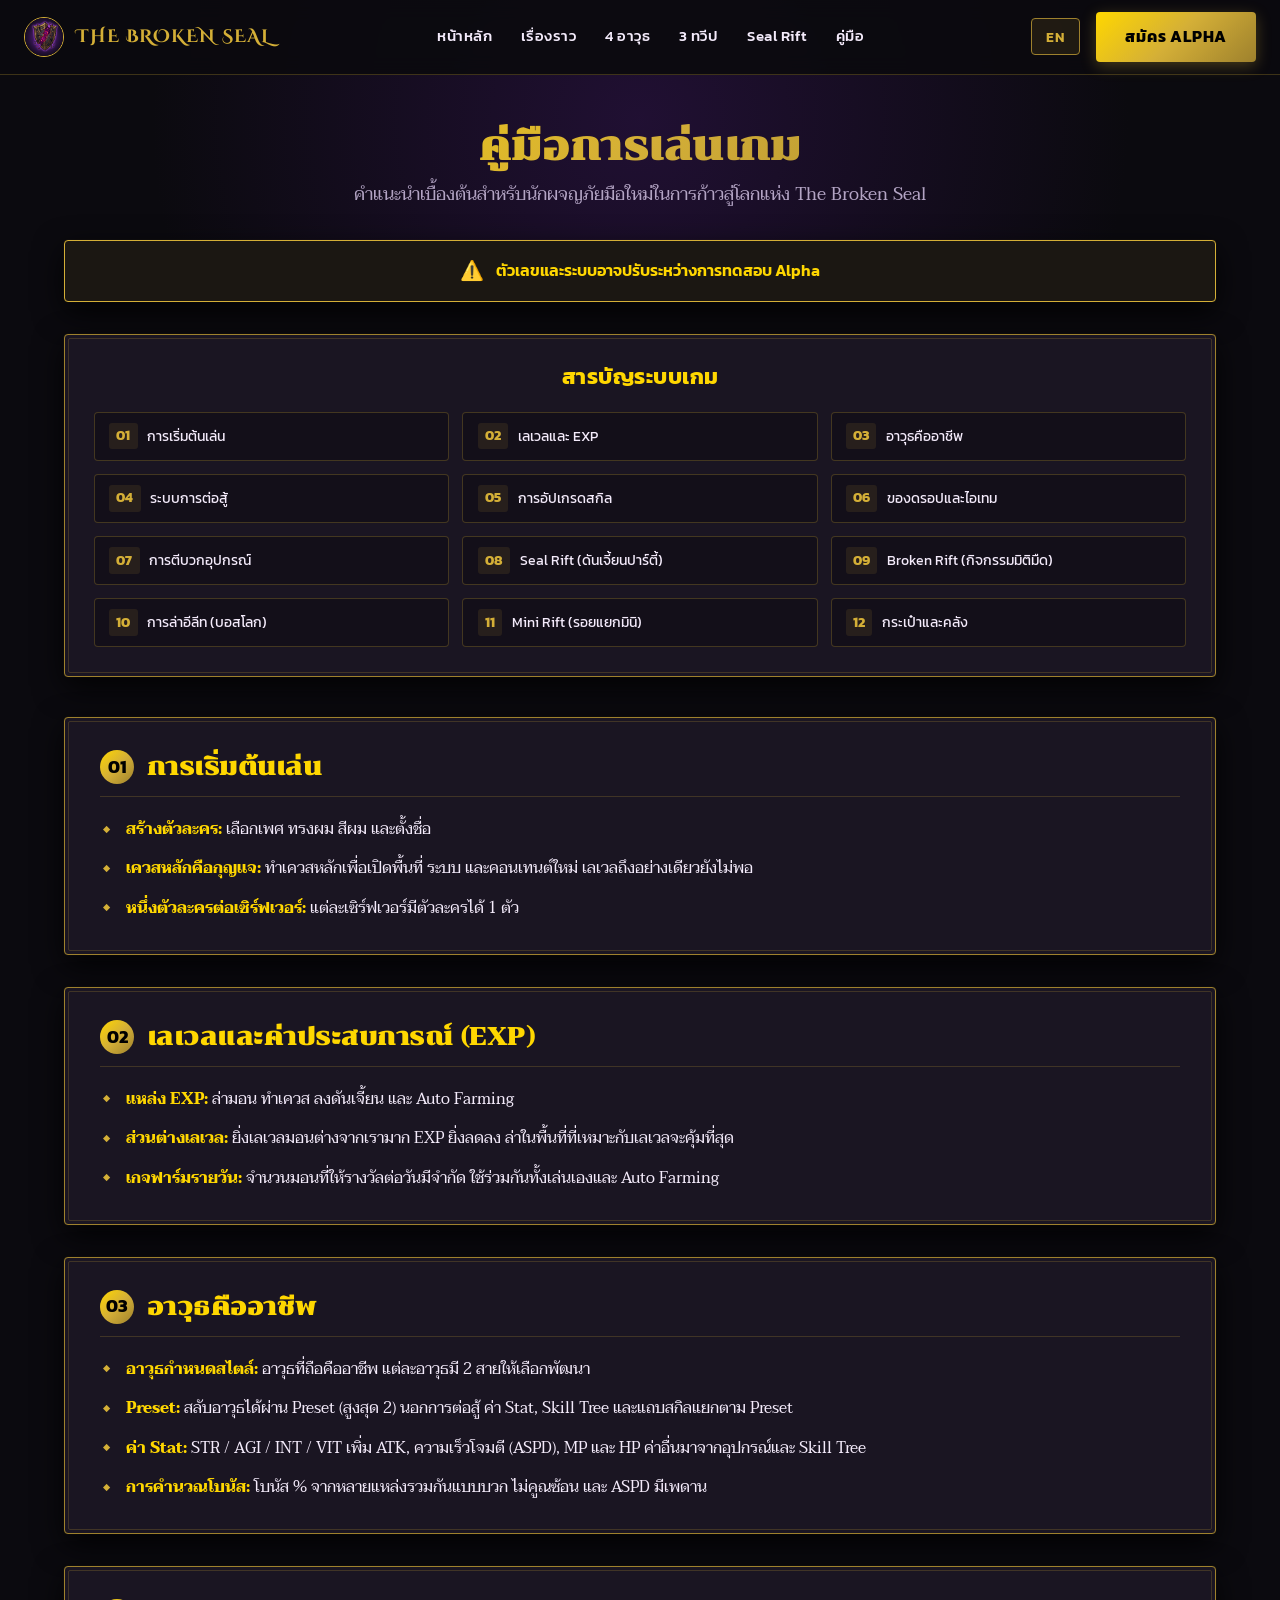
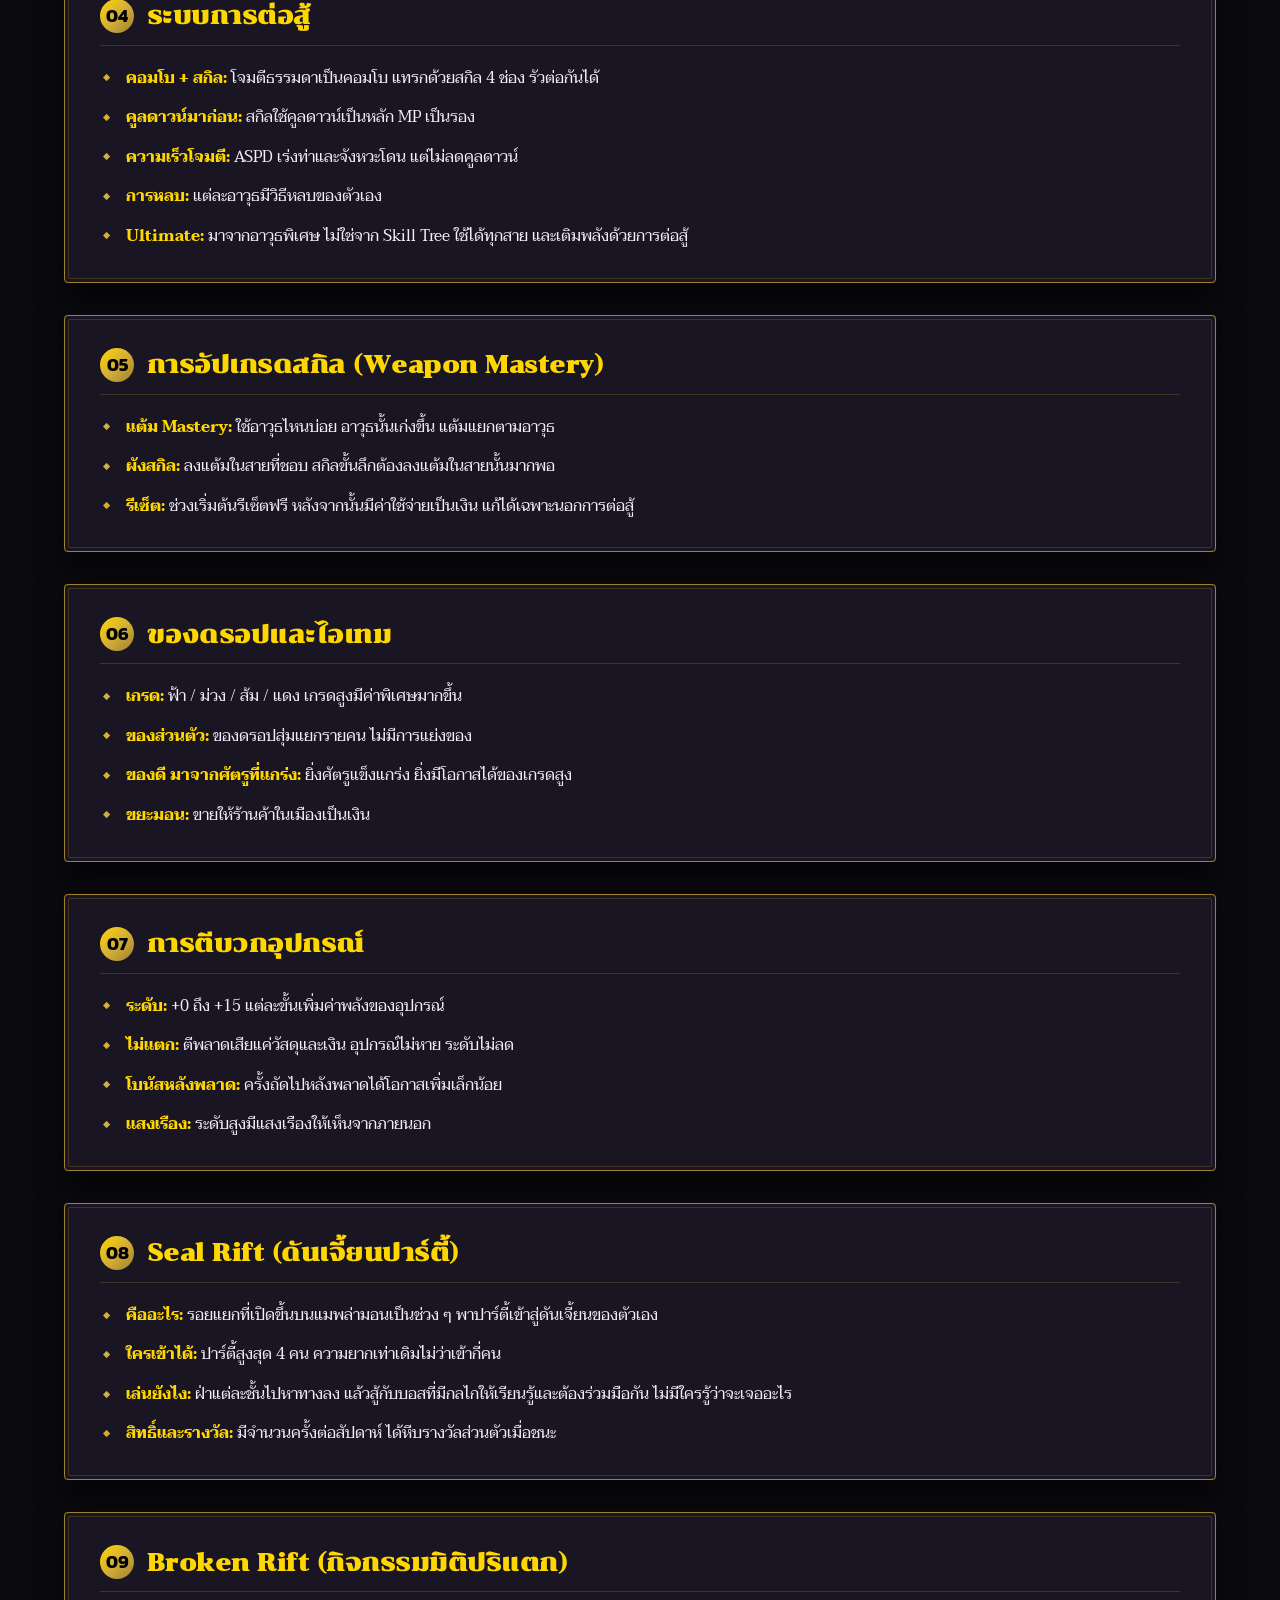
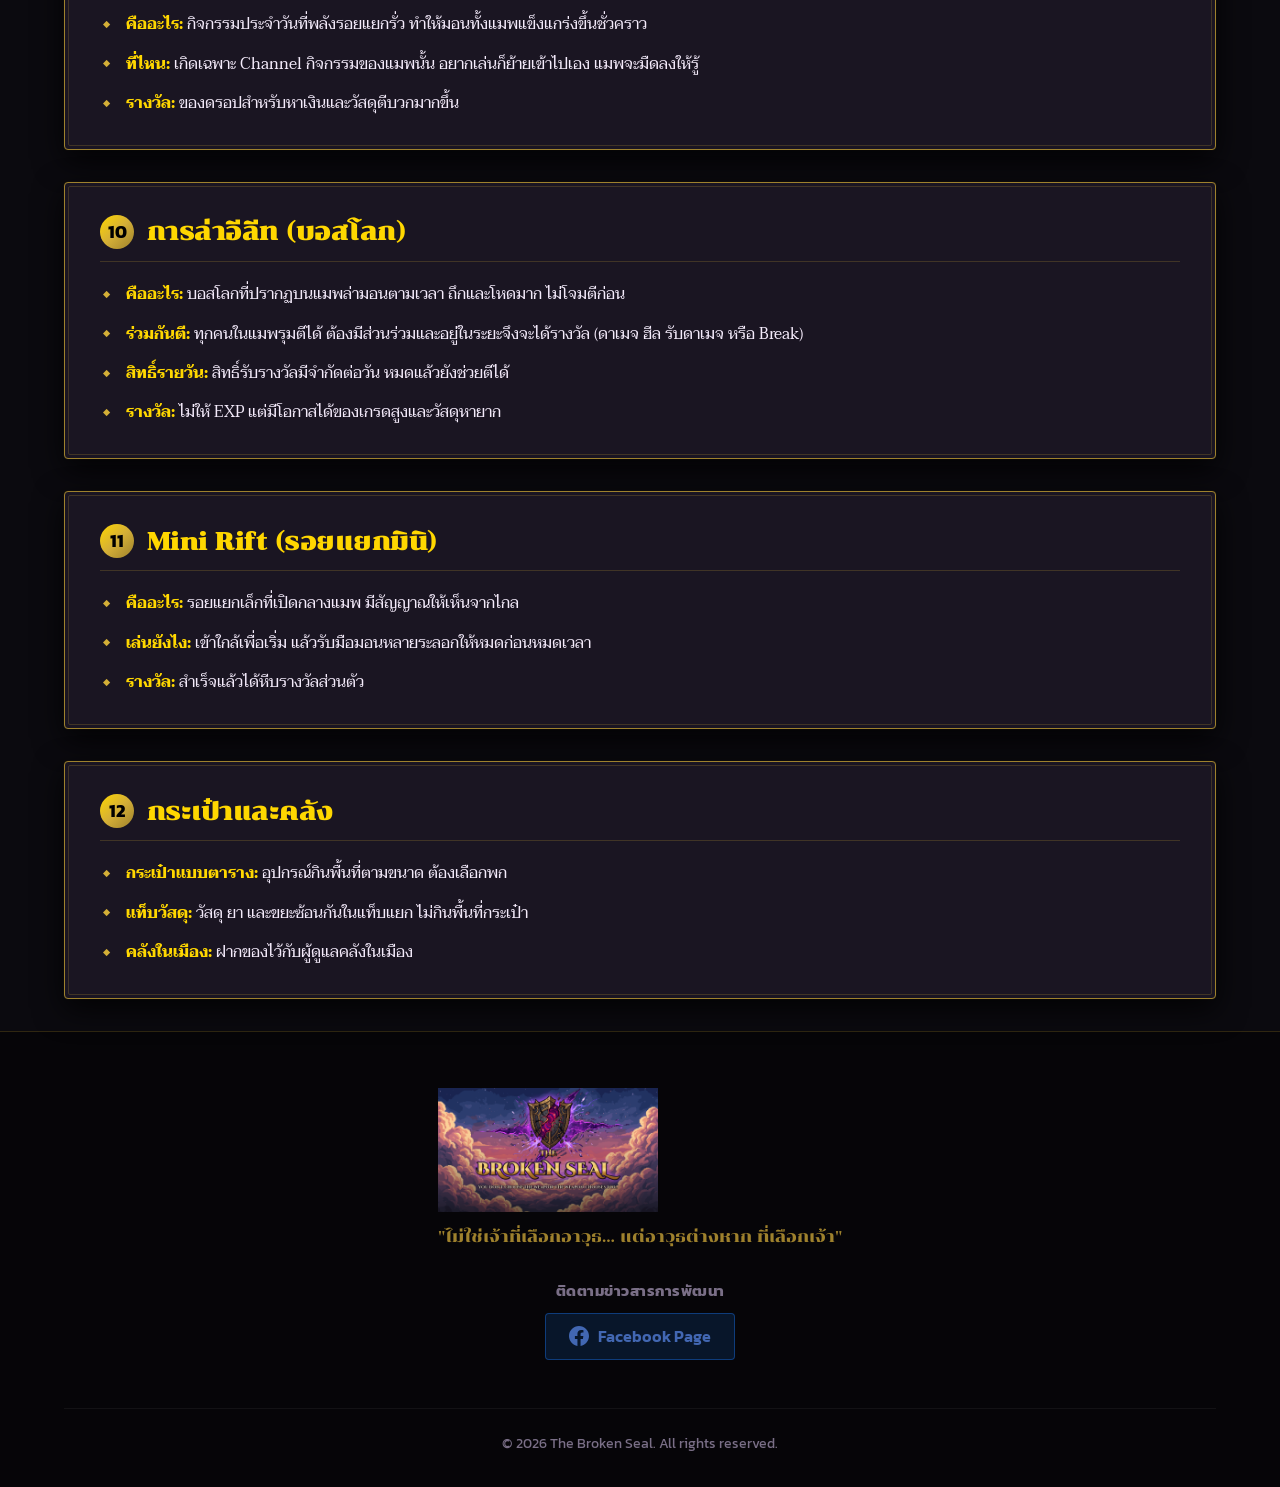
==== guide.html @ b189b12d "Guide: Ultimates work on any path" ====
<!DOCTYPE html>
<html lang="th">
<head>
    <meta charset="UTF-8">
    <meta name="viewport" content="width=device-width, initial-scale=1.0">
    <title>คู่มือการเล่น | The Broken Seal</title>
    <link rel="icon" type="image/png" href="assets/icon_1024.png">
    
    <!-- Google Fonts -->
    <link rel="preconnect" href="https://fonts.googleapis.com">
    <link rel="preconnect" href="https://fonts.gstatic.com" crossorigin>
    <link href="https://fonts.googleapis.com/css2?family=Chonburi&family=Cinzel+Decorative:wght@700;900&family=Kanit:wght@400;500;600;700&family=Taviraj:ital,wght@0,300;0,400;0,600;0,700;1,400&display=swap" rel="stylesheet">
    
    <link rel="stylesheet" href="style.css">
</head>
<body class="theme-dark lang-th">

    <!-- NAVIGATION HEADER -->
    <header class="site-header">
        <div class="header-container">
            <a href="index.html" class="brand-logo">
                <img src="assets/icon_1024.png" alt="The Broken Seal Icon" class="nav-icon">
                <span class="brand-name">THE BROKEN SEAL</span>
            </a>
            
            <nav class="main-nav" id="mainNav">
                <ul>
                    <li>
                        <a href="index.html">
                            <span class="lang-th">หน้าหลัก</span>
                            <span class="lang-en">Home</span>
                        </a>
                    </li>
                    <li>
                        <a href="index.html#overview">
                            <span class="lang-th">เรื่องราว</span>
                            <span class="lang-en">Overview</span>
                        </a>
                    </li>
                    <li>
                        <a href="index.html#weapons">
                            <span class="lang-th">4 อาวุธ</span>
                            <span class="lang-en">Weapons</span>
                        </a>
                    </li>
                    <li>
                        <a href="index.html#world">
                            <span class="lang-th">3 ทวีป</span>
                            <span class="lang-en">World</span>
                        </a>
                    </li>
                    <li>
                        <a href="index.html#seal-rift">
                            <span class="lang-th">Seal Rift</span>
                            <span class="lang-en">Seal Rift</span>
                        </a>
                    </li>
                    <li>
                        <a href="guide.html" class="active">
                            <span class="lang-th">คู่มือ</span>
                            <span class="lang-en">Guide</span>
                        </a>
                    </li>
                </ul>
            </nav>

            <div class="header-actions">
                <button id="langToggleBtn" class="btn-lang" aria-label="Switch Language">
                    <span class="lang-th">EN</span>
                    <span class="lang-en">TH</span>
                </button>
                <!-- TODO: The sign-up form URL will be added later -->
                <a href="index.html#alpha-signup" class="btn-primary nav-cta">
                    <span class="lang-th">สมัคร Alpha</span>
                    <span class="lang-en">Join Alpha</span>
                </a>
                <button class="mobile-menu-toggle" id="mobileMenuBtn" aria-label="Toggle Menu">
                    <span></span>
                    <span></span>
                    <span></span>
                </button>
            </div>
        </div>
    </header>

    <!-- GUIDE HERO BANNER -->
    <section class="guide-hero">
        <div class="container">
            <h1 class="guide-hero-title">
                <span class="lang-th">คู่มือการเล่นเกม</span>
                <span class="lang-en">Game Guide</span>
            </h1>
            <p class="guide-hero-subtitle">
                <span class="lang-th">คำแนะนำเบื้องต้นสำหรับนักผจญภัยมือใหม่ในการก้าวสู่โลกแห่ง The Broken Seal</span>
                <span class="lang-en">Essential guide for new adventurers stepping into the world of The Broken Seal</span>
            </p>
        </div>
    </section>

    <!-- TABLE OF CONTENTS & NOTICE BAR -->
    <section class="guide-toc-section">
        <div class="container">
            <!-- Alpha Notice Bar -->
            <div class="alpha-notice-bar">
                <span class="notice-icon">⚠️</span>
                <span>
                    <span class="lang-th">ตัวเลขและระบบอาจปรับระหว่างการทดสอบ Alpha</span>
                    <span class="lang-en">Numbers and systems may change during the Alpha test.</span>
                </span>
            </div>

            <!-- Table of Contents Card -->
            <div class="toc-card frame-gold">
                <h2 class="toc-title">
                    <span class="lang-th">สารบัญระบบเกม</span>
                    <span class="lang-en">Guide Contents</span>
                </h2>
                <div class="toc-grid">
                    <a href="#getting-started" class="toc-item">
                        <span class="toc-num">01</span>
                        <span><span class="lang-th">การเริ่มต้นเล่น</span><span class="lang-en">Getting Started</span></span>
                    </a>
                    <a href="#levels-exp" class="toc-item">
                        <span class="toc-num">02</span>
                        <span><span class="lang-th">เลเวลและ EXP</span><span class="lang-en">Levels & EXP</span></span>
                    </a>
                    <a href="#weapons-class" class="toc-item">
                        <span class="toc-num">03</span>
                        <span><span class="lang-th">อาวุธคืออาชีพ</span><span class="lang-en">Weapons & Classes</span></span>
                    </a>
                    <a href="#combat-system" class="toc-item">
                        <span class="toc-num">04</span>
                        <span><span class="lang-th">ระบบการต่อสู้</span><span class="lang-en">Combat System</span></span>
                    </a>
                    <a href="#skill-mastery" class="toc-item">
                        <span class="toc-num">05</span>
                        <span><span class="lang-th">การอัปเกรดสกิล</span><span class="lang-en">Skill Upgrades</span></span>
                    </a>
                    <a href="#loot-items" class="toc-item">
                        <span class="toc-num">06</span>
                        <span><span class="lang-th">ของดรอปและไอเทม</span><span class="lang-en">Loot & Items</span></span>
                    </a>
                    <a href="#refining" class="toc-item">
                        <span class="toc-num">07</span>
                        <span><span class="lang-th">การตีบวกอุปกรณ์</span><span class="lang-en">Refining System</span></span>
                    </a>
                    <a href="#seal-rift" class="toc-item">
                        <span class="toc-num">08</span>
                        <span><span class="lang-th">Seal Rift (ดันเจี้ยนปาร์ตี้)</span><span class="lang-en">Seal Rift Dungeon</span></span>
                    </a>
                    <a href="#broken-rift" class="toc-item">
                        <span class="toc-num">09</span>
                        <span><span class="lang-th">Broken Rift (กิจกรรมมิติมืด)</span><span class="lang-en">Broken Rift Event</span></span>
                    </a>
                    <a href="#elite-hunts" class="toc-item">
                        <span class="toc-num">10</span>
                        <span><span class="lang-th">การล่าอีลีท (บอสโลก)</span><span class="lang-en">Elite Hunts (World Bosses)</span></span>
                    </a>
                    <a href="#mini-rift" class="toc-item">
                        <span class="toc-num">11</span>
                        <span><span class="lang-th">Mini Rift (รอยแยกมินิ)</span><span class="lang-en">Mini Rift Event</span></span>
                    </a>
                    <a href="#bag-storage" class="toc-item">
                        <span class="toc-num">12</span>
                        <span><span class="lang-th">กระเป๋าและคลัง</span><span class="lang-en">Bag & Storage</span></span>
                    </a>
                </div>
            </div>

            <!-- GUIDE CONTENT CARDS -->
            <div class="guide-cards-container">

                <!-- Guide: how each part plays and how numbers combine; no names or internal numbers (user 2026-10-17) -->
                <article id="getting-started" class="guide-card frame-gold">
                    <div class="guide-card-header">
                        <div class="guide-card-num">01</div>
                        <h2 class="guide-card-title">
                            <span class="lang-th">การเริ่มต้นเล่น</span>
                            <span class="lang-en">Getting Started</span>
                        </h2>
                    </div>
                    <ul class="guide-bullets">
                        <li>
                            <span class="lang-th"><strong>สร้างตัวละคร:</strong> เลือกเพศ ทรงผม สีผม และตั้งชื่อ</span>
                            <span class="lang-en"><strong>Create your character:</strong> Choose a gender, hairstyle and hair colour, and a name.</span>
                        </li>
                        <li>
                            <span class="lang-th"><strong>เควสหลักคือกุญแจ:</strong> ทำเควสหลักเพื่อเปิดพื้นที่ ระบบ และคอนเทนต์ใหม่ เลเวลถึงอย่างเดียวยังไม่พอ</span>
                            <span class="lang-en"><strong>Main quests are keys:</strong> Main quests open new areas, systems and content. Reaching the level alone is not enough.</span>
                        </li>
                        <li>
                            <span class="lang-th"><strong>หนึ่งตัวละครต่อเซิร์ฟเวอร์:</strong> แต่ละเซิร์ฟเวอร์มีตัวละครได้ 1 ตัว</span>
                            <span class="lang-en"><strong>One character per server:</strong> Each server holds one character.</span>
                        </li>
                    </ul>
                </article>

                <article id="levels-exp" class="guide-card frame-gold">
                    <div class="guide-card-header">
                        <div class="guide-card-num">02</div>
                        <h2 class="guide-card-title">
                            <span class="lang-th">เลเวลและค่าประสบการณ์ (EXP)</span>
                            <span class="lang-en">Levels & Experience (EXP)</span>
                        </h2>
                    </div>
                    <ul class="guide-bullets">
                        <li>
                            <span class="lang-th"><strong>แหล่ง EXP:</strong> ล่ามอน ทำเควส ลงดันเจี้ยน และ Auto Farming</span>
                            <span class="lang-en"><strong>EXP sources:</strong> Hunting, quests, dungeons and Auto Farming.</span>
                        </li>
                        <li>
                            <span class="lang-th"><strong>ส่วนต่างเลเวล:</strong> ยิ่งเลเวลมอนต่างจากเรามาก EXP ยิ่งลดลง ล่าในพื้นที่ที่เหมาะกับเลเวลจะคุ้มที่สุด</span>
                            <span class="lang-en"><strong>Level gap:</strong> The further a monster's level is from yours, the less EXP it gives. Hunting where you belong pays best.</span>
                        </li>
                        <li>
                            <span class="lang-th"><strong>เกจฟาร์มรายวัน:</strong> จำนวนมอนที่ให้รางวัลต่อวันมีจำกัด ใช้ร่วมกันทั้งเล่นเองและ Auto Farming</span>
                            <span class="lang-en"><strong>Daily farm gauge:</strong> Rewarded kills per day are limited, shared between your own play and Auto Farming.</span>
                        </li>
                    </ul>
                </article>

                <article id="weapons-class" class="guide-card frame-gold">
                    <div class="guide-card-header">
                        <div class="guide-card-num">03</div>
                        <h2 class="guide-card-title">
                            <span class="lang-th">อาวุธคืออาชีพ</span>
                            <span class="lang-en">Weapons are Your Class</span>
                        </h2>
                    </div>
                    <ul class="guide-bullets">
                        <li>
                            <span class="lang-th"><strong>อาวุธกำหนดสไตล์:</strong> อาวุธที่ถือคืออาชีพ แต่ละอาวุธมี 2 สายให้เลือกพัฒนา</span>
                            <span class="lang-en"><strong>Your weapon is your class:</strong> The weapon you hold is your class; each one has two paths to grow.</span>
                        </li>
                        <li>
                            <span class="lang-th"><strong>Preset:</strong> สลับอาวุธได้ผ่าน Preset (สูงสุด 2) นอกการต่อสู้ ค่า Stat, Skill Tree และแถบสกิลแยกตาม Preset</span>
                            <span class="lang-en"><strong>Presets:</strong> Switch weapons through presets (up to 2) out of combat; stats, tree and skill bar are kept per preset.</span>
                        </li>
                        <li>
                            <span class="lang-th"><strong>ค่า Stat:</strong> STR / AGI / INT / VIT เพิ่ม ATK, ความเร็วโจมตี (ASPD), MP และ HP ค่าอื่นมาจากอุปกรณ์และ Skill Tree</span>
                            <span class="lang-en"><strong>Stats:</strong> STR / AGI / INT / VIT raise ATK, attack speed (ASPD), MP and HP; everything else comes from gear and the skill tree.</span>
                        </li>
                        <li>
                            <span class="lang-th"><strong>การคำนวณโบนัส:</strong> โบนัส % จากหลายแหล่งรวมกันแบบบวก ไม่คูณซ้อน และ ASPD มีเพดาน</span>
                            <span class="lang-en"><strong>How bonuses add up:</strong> Percentage bonuses from different sources add together rather than multiply, and ASPD has a cap.</span>
                        </li>
                    </ul>
                </article>

                <article id="combat-system" class="guide-card frame-gold">
                    <div class="guide-card-header">
                        <div class="guide-card-num">04</div>
                        <h2 class="guide-card-title">
                            <span class="lang-th">ระบบการต่อสู้</span>
                            <span class="lang-en">Combat System</span>
                        </h2>
                    </div>
                    <ul class="guide-bullets">
                        <li>
                            <span class="lang-th"><strong>คอมโบ + สกิล:</strong> โจมตีธรรมดาเป็นคอมโบ แทรกด้วยสกิล 4 ช่อง รัวต่อกันได้</span>
                            <span class="lang-en"><strong>Combo and skills:</strong> Basic attacks chain into a combo; weave your four skills in between.</span>
                        </li>
                        <li>
                            <span class="lang-th"><strong>คูลดาวน์มาก่อน:</strong> สกิลใช้คูลดาวน์เป็นหลัก MP เป็นรอง</span>
                            <span class="lang-en"><strong>Cooldowns first:</strong> Skills are limited mainly by cooldowns, MP second.</span>
                        </li>
                        <li>
                            <span class="lang-th"><strong>ความเร็วโจมตี:</strong> ASPD เร่งท่าและจังหวะโดน แต่ไม่ลดคูลดาวน์</span>
                            <span class="lang-en"><strong>Attack speed:</strong> ASPD speeds up moves and hits, not cooldowns.</span>
                        </li>
                        <li>
                            <span class="lang-th"><strong>การหลบ:</strong> แต่ละอาวุธมีวิธีหลบของตัวเอง</span>
                            <span class="lang-en"><strong>Evade:</strong> Each weapon has its own way to evade.</span>
                        </li>
                        <li>
                            <span class="lang-th"><strong>Ultimate:</strong> มาจากอาวุธพิเศษ ไม่ใช่จาก Skill Tree ใช้ได้ทุกสาย และเติมพลังด้วยการต่อสู้</span>
                            <span class="lang-en"><strong>Ultimate:</strong> Comes from special weapons, not the tree; any path can use it, charged by fighting.</span>
                        </li>
                    </ul>
                </article>

                <article id="skill-mastery" class="guide-card frame-gold">
                    <div class="guide-card-header">
                        <div class="guide-card-num">05</div>
                        <h2 class="guide-card-title">
                            <span class="lang-th">การอัปเกรดสกิล (Weapon Mastery)</span>
                            <span class="lang-en">Skill Upgrades (Weapon Mastery)</span>
                        </h2>
                    </div>
                    <ul class="guide-bullets">
                        <li>
                            <span class="lang-th"><strong>แต้ม Mastery:</strong> ใช้อาวุธไหนบ่อย อาวุธนั้นเก่งขึ้น แต้มแยกตามอาวุธ</span>
                            <span class="lang-en"><strong>Mastery points:</strong> The weapon you use grows; points are kept per weapon.</span>
                        </li>
                        <li>
                            <span class="lang-th"><strong>ผังสกิล:</strong> ลงแต้มในสายที่ชอบ สกิลขั้นลึกต้องลงแต้มในสายนั้นมากพอ</span>
                            <span class="lang-en"><strong>The tree:</strong> Spend points in the path you like; deeper skills need enough points in that path.</span>
                        </li>
                        <li>
                            <span class="lang-th"><strong>รีเซ็ต:</strong> ช่วงเริ่มต้นรีเซ็ตฟรี หลังจากนั้นมีค่าใช้จ่ายเป็นเงิน แก้ได้เฉพาะนอกการต่อสู้</span>
                            <span class="lang-en"><strong>Resets:</strong> Free while you learn, then paid in gold; changes only out of combat.</span>
                        </li>
                    </ul>
                </article>

                <article id="loot-items" class="guide-card frame-gold">
                    <div class="guide-card-header">
                        <div class="guide-card-num">06</div>
                        <h2 class="guide-card-title">
                            <span class="lang-th">ของดรอปและไอเทม</span>
                            <span class="lang-en">Loot & Items</span>
                        </h2>
                    </div>
                    <ul class="guide-bullets">
                        <li>
                            <span class="lang-th"><strong>เกรด:</strong> ฟ้า / ม่วง / ส้ม / แดง เกรดสูงมีค่าพิเศษมากขึ้น</span>
                            <span class="lang-en"><strong>Grades:</strong> Blue / Purple / Orange / Red; higher grades carry more bonus lines.</span>
                        </li>
                        <li>
                            <span class="lang-th"><strong>ของส่วนตัว:</strong> ของดรอปสุ่มแยกรายคน ไม่มีการแย่งของ</span>
                            <span class="lang-en"><strong>Personal loot:</strong> Loot is rolled for each player; nobody can steal yours.</span>
                        </li>
                        <li>
                            <span class="lang-th"><strong>ของดี มาจากศัตรูที่แกร่ง:</strong> ยิ่งศัตรูแข็งแกร่ง ยิ่งมีโอกาสได้ของเกรดสูง</span>
                            <span class="lang-en"><strong>Stronger foes, better loot:</strong> Tougher enemies have better chances at high grades.</span>
                        </li>
                        <li>
                            <span class="lang-th"><strong>ขยะมอน:</strong> ขายให้ร้านค้าในเมืองเป็นเงิน</span>
                            <span class="lang-en"><strong>Monster junk:</strong> Sell it to town merchants for gold.</span>
                        </li>
                    </ul>
                </article>

                <article id="refining" class="guide-card frame-gold">
                    <div class="guide-card-header">
                        <div class="guide-card-num">07</div>
                        <h2 class="guide-card-title">
                            <span class="lang-th">การตีบวกอุปกรณ์</span>
                            <span class="lang-en">Refining</span>
                        </h2>
                    </div>
                    <ul class="guide-bullets">
                        <li>
                            <span class="lang-th"><strong>ระดับ:</strong> +0 ถึง +15 แต่ละขั้นเพิ่มค่าพลังของอุปกรณ์</span>
                            <span class="lang-en"><strong>Levels:</strong> +0 to +15; each level raises the item's power.</span>
                        </li>
                        <li>
                            <span class="lang-th"><strong>ไม่แตก:</strong> ตีพลาดเสียแค่วัสดุและเงิน อุปกรณ์ไม่หาย ระดับไม่ลด</span>
                            <span class="lang-en"><strong>Never breaks:</strong> A failure costs materials and gold only; the item and its level stay.</span>
                        </li>
                        <li>
                            <span class="lang-th"><strong>โบนัสหลังพลาด:</strong> ครั้งถัดไปหลังพลาดได้โอกาสเพิ่มเล็กน้อย</span>
                            <span class="lang-en"><strong>After a failure:</strong> The next attempt gets a small extra chance.</span>
                        </li>
                        <li>
                            <span class="lang-th"><strong>แสงเรือง:</strong> ระดับสูงมีแสงเรืองให้เห็นจากภายนอก</span>
                            <span class="lang-en"><strong>Glow:</strong> High levels glow for everyone to see.</span>
                        </li>
                    </ul>
                </article>

                <article id="seal-rift" class="guide-card frame-gold">
                    <div class="guide-card-header">
                        <div class="guide-card-num">08</div>
                        <h2 class="guide-card-title">
                            <span class="lang-th">Seal Rift (ดันเจี้ยนปาร์ตี้)</span>
                            <span class="lang-en">Seal Rift (Party Dungeon)</span>
                        </h2>
                    </div>
                    <ul class="guide-bullets">
                        <li>
                            <span class="lang-th"><strong>คืออะไร:</strong> รอยแยกที่เปิดขึ้นบนแมพล่ามอนเป็นช่วง ๆ พาปาร์ตี้เข้าสู่ดันเจี้ยนของตัวเอง</span>
                            <span class="lang-en"><strong>What it is:</strong> A rift that opens on hunting maps from time to time and takes your party into its own dungeon.</span>
                        </li>
                        <li>
                            <span class="lang-th"><strong>ใครเข้าได้:</strong> ปาร์ตี้สูงสุด 4 คน ความยากเท่าเดิมไม่ว่าเข้ากี่คน</span>
                            <span class="lang-en"><strong>Who:</strong> Up to 4 players; the difficulty is the same however many enter.</span>
                        </li>
                        <li>
                            <span class="lang-th"><strong>เล่นยังไง:</strong> ฝ่าแต่ละชั้นไปหาทางลง แล้วสู้กับบอสที่มีกลไกให้เรียนรู้และต้องร่วมมือกัน ไม่มีใครรู้ว่าจะเจออะไร</span>
                            <span class="lang-en"><strong>How it plays:</strong> Push through each floor to find the way down, then face a boss whose mechanics must be learned together. You never know what waits inside.</span>
                        </li>
                        <li>
                            <span class="lang-th"><strong>สิทธิ์และรางวัล:</strong> มีจำนวนครั้งต่อสัปดาห์ ได้หีบรางวัลส่วนตัวเมื่อชนะ</span>
                            <span class="lang-en"><strong>Entries and rewards:</strong> Limited entries per week; a personal reward chest on victory.</span>
                        </li>
                    </ul>
                </article>

                <article id="broken-rift" class="guide-card frame-gold">
                    <div class="guide-card-header">
                        <div class="guide-card-num">09</div>
                        <h2 class="guide-card-title">
                            <span class="lang-th">Broken Rift (กิจกรรมมิติปริแตก)</span>
                            <span class="lang-en">Broken Rift Event</span>
                        </h2>
                    </div>
                    <ul class="guide-bullets">
                        <li>
                            <span class="lang-th"><strong>คืออะไร:</strong> กิจกรรมประจำวันที่พลังรอยแยกรั่ว ทำให้มอนทั้งแมพแข็งแกร่งขึ้นชั่วคราว</span>
                            <span class="lang-en"><strong>What it is:</strong> A daily event where rift power leaks and makes a whole map's monsters stronger for a while.</span>
                        </li>
                        <li>
                            <span class="lang-th"><strong>ที่ไหน:</strong> เกิดเฉพาะ Channel กิจกรรมของแมพนั้น อยากเล่นก็ย้ายเข้าไปเอง แมพจะมืดลงให้รู้</span>
                            <span class="lang-en"><strong>Where:</strong> Only on that map's event channel: move in if you want to join. The map darkens so you can tell.</span>
                        </li>
                        <li>
                            <span class="lang-th"><strong>รางวัล:</strong> ของดรอปสำหรับหาเงินและวัสดุตีบวกมากขึ้น</span>
                            <span class="lang-en"><strong>Rewards:</strong> More drops for gold and refining materials.</span>
                        </li>
                    </ul>
                </article>

                <article id="elite-hunts" class="guide-card frame-gold">
                    <div class="guide-card-header">
                        <div class="guide-card-num">10</div>
                        <h2 class="guide-card-title">
                            <span class="lang-th">การล่าอีลีท (บอสโลก)</span>
                            <span class="lang-en">Elite Hunts (World Bosses)</span>
                        </h2>
                    </div>
                    <ul class="guide-bullets">
                        <li>
                            <span class="lang-th"><strong>คืออะไร:</strong> บอสโลกที่ปรากฏบนแมพล่ามอนตามเวลา ถึกและโหดมาก ไม่โจมตีก่อน</span>
                            <span class="lang-en"><strong>What it is:</strong> World bosses that appear on hunting maps over time: very tough, and they never strike first.</span>
                        </li>
                        <li>
                            <span class="lang-th"><strong>ร่วมกันตี:</strong> ทุกคนในแมพรุมตีได้ ต้องมีส่วนร่วมและอยู่ในระยะจึงจะได้รางวัล (ดาเมจ ฮีล รับดาเมจ หรือ Break)</span>
                            <span class="lang-en"><strong>Fight together:</strong> Anyone on the map can join; take part (damage, healing, tanking or Break) and stay close to earn a reward.</span>
                        </li>
                        <li>
                            <span class="lang-th"><strong>สิทธิ์รายวัน:</strong> สิทธิ์รับรางวัลมีจำกัดต่อวัน หมดแล้วยังช่วยตีได้</span>
                            <span class="lang-en"><strong>Daily rights:</strong> Reward rights are limited per day; you can still help after they run out.</span>
                        </li>
                        <li>
                            <span class="lang-th"><strong>รางวัล:</strong> ไม่ให้ EXP แต่มีโอกาสได้ของเกรดสูงและวัสดุหายาก</span>
                            <span class="lang-en"><strong>Rewards:</strong> No EXP, but chances at high-grade gear and rare materials.</span>
                        </li>
                    </ul>
                </article>

                <article id="mini-rift" class="guide-card frame-gold">
                    <div class="guide-card-header">
                        <div class="guide-card-num">11</div>
                        <h2 class="guide-card-title">
                            <span class="lang-th">Mini Rift (รอยแยกมินิ)</span>
                            <span class="lang-en">Mini Rift</span>
                        </h2>
                    </div>
                    <ul class="guide-bullets">
                        <li>
                            <span class="lang-th"><strong>คืออะไร:</strong> รอยแยกเล็กที่เปิดกลางแมพ มีสัญญาณให้เห็นจากไกล</span>
                            <span class="lang-en"><strong>What it is:</strong> A small rift that opens on the map, visible from afar.</span>
                        </li>
                        <li>
                            <span class="lang-th"><strong>เล่นยังไง:</strong> เข้าใกล้เพื่อเริ่ม แล้วรับมือมอนหลายระลอกให้หมดก่อนหมดเวลา</span>
                            <span class="lang-en"><strong>How it plays:</strong> Walk close to start it, then clear the waves before time runs out.</span>
                        </li>
                        <li>
                            <span class="lang-th"><strong>รางวัล:</strong> สำเร็จแล้วได้หีบรางวัลส่วนตัว</span>
                            <span class="lang-en"><strong>Rewards:</strong> Succeed for a personal reward chest.</span>
                        </li>
                    </ul>
                </article>

                <article id="bag-storage" class="guide-card frame-gold">
                    <div class="guide-card-header">
                        <div class="guide-card-num">12</div>
                        <h2 class="guide-card-title">
                            <span class="lang-th">กระเป๋าและคลัง</span>
                            <span class="lang-en">Bag & Storage</span>
                        </h2>
                    </div>
                    <ul class="guide-bullets">
                        <li>
                            <span class="lang-th"><strong>กระเป๋าแบบตาราง:</strong> อุปกรณ์กินพื้นที่ตามขนาด ต้องเลือกพก</span>
                            <span class="lang-en"><strong>Grid bag:</strong> Gear takes space by its size: choose what to carry.</span>
                        </li>
                        <li>
                            <span class="lang-th"><strong>แท็บวัสดุ:</strong> วัสดุ ยา และขยะซ้อนกันในแท็บแยก ไม่กินพื้นที่กระเป๋า</span>
                            <span class="lang-en"><strong>Materials tab:</strong> Materials, potions and junk stack in their own tab, outside the grid.</span>
                        </li>
                        <li>
                            <span class="lang-th"><strong>คลังในเมือง:</strong> ฝากของไว้กับผู้ดูแลคลังในเมือง</span>
                            <span class="lang-en"><strong>Town storage:</strong> Leave items with the town's storekeeper.</span>
                        </li>
                    </ul>
                </article>


            </div>
        </div>
    </section>

    <!-- FOOTER -->
    <footer class="site-footer">
        <div class="container footer-container">
            <div class="footer-brand">
                <img src="assets/logo_cinzel.png" alt="The Broken Seal Logo" class="footer-logo">
                <p class="footer-tagline">
                    <span class="lang-th">"ไม่ใช่เจ้าที่เลือกอาวุธ… แต่อาวุธต่างหาก ที่เลือกเจ้า"</span>
                    <span class="lang-en">"You don't choose the weapon. The weapon chooses you."</span>
                </p>
            </div>

            <div class="footer-social">
                <h4>
                    <span class="lang-th">ติดตามข่าวสารการพัฒนา</span>
                    <span class="lang-en">Follow Development</span>
                </h4>
                <div class="social-links">
                    <a href="#" target="_blank" rel="noopener noreferrer" class="social-btn facebook">
                        <svg width="20" height="20" viewBox="0 0 24 24" fill="currentColor">
                            <path d="M24 12.073c0-6.627-5.373-12-12-12s-12 5.373-12 12c0 5.99 4.388 10.954 10.125 11.854v-8.385H7.078v-3.47h3.047V9.43c0-3.007 1.792-4.669 4.533-4.669 1.312 0 2.686.235 2.686.235v2.953H15.83c-1.491 0-1.956.925-1.956 1.874v2.25h3.328l-.532 3.47h-2.796v8.385C19.612 23.027 24 18.062 24 12.073z"/>
                        </svg>
                        <span>Facebook Page</span>
                    </a>
                </div>
            </div>
            
            <div class="footer-bottom">
                <p>&copy; 2026 The Broken Seal. All rights reserved.</p>
            </div>
        </div>
    </footer>

    <script src="main.js"></script>
</body>
</html>
---- style.css ----
/* ==========================================================================
   THE BROKEN SEAL - OFFICIAL WEBSITE STYLESHEET
   Dark Fantasy RPG Aesthetic with Gold/Black UI Frames & Rift Glow Accents
   ========================================================================== */

/* --- CSS VARIABLES & THEME --- */
:root {
    /* Color Palette */
    --bg-dark: #0B0A0F;
    --bg-surface: #120E18;
    --bg-card: #1A1522;
    --bg-card-alt: #16111D;
    
    /* Gold Accents */
    --gold-primary: #D4AF37;
    --gold-bright: #FFD700;
    --gold-muted: #9E812D;
    --gold-dark: #4A3C13;
    --gold-gradient: linear-gradient(135deg, #FFD700 0%, #D4AF37 50%, #9E812D 100%);
    
    /* Rift Violet / Magenta Glow Accents */
    --rift-primary: #9B30FF;
    --rift-glow: #BA55D3;
    --rift-magenta: #D81B60;
    --rift-gradient: linear-gradient(135deg, #7B1FA2 0%, #9B30FF 50%, #D81B60 100%);
    
    /* Text Colors */
    --text-light: #F4EBFB;
    --text-muted: #B3A4C4;
    --text-dim: #7A6F87;
    
    /* Typography */
    --font-heading: 'Chonburi', cursive, serif;
    --font-body: 'Taviraj', serif;
    --font-ui: 'Kanit', sans-serif;
    --font-title: 'Cinzel Decorative', serif;

    /* Shadows & Effects */
    --shadow-card: 0 10px 30px rgba(0, 0, 0, 0.8), 0 0 1px rgba(212, 175, 55, 0.3);
    --glow-gold: 0 0 20px rgba(212, 175, 55, 0.4);
    --glow-rift: 0 0 25px rgba(155, 48, 255, 0.4);
    
    /* Transitions */
    --transition-fast: 0.2s ease;
    --transition-normal: 0.3s ease;
}

/* --- RESET & BASE STYLES --- */
*, *::before, *::after {
    box-sizing: border-box;
    margin: 0;
    padding: 0;
}

html {
    scroll-behavior: smooth;
    font-size: 16px;
    background-color: var(--bg-dark);
    color: var(--text-light);
    overflow-x: hidden;
}

body {
    font-family: var(--font-body);
    font-weight: 400;
    line-height: 1.6;
    background-color: var(--bg-dark);
    color: var(--text-light);
    min-height: 100vh;
    overflow-x: hidden;
    -webkit-font-smoothing: antialiased;
}

img, video {
    max-width: 100%;
    height: auto;
    display: block;
}

a {
    color: var(--gold-primary);
    text-decoration: none;
    transition: color var(--transition-fast);
}

a:hover {
    color: var(--gold-bright);
}

ul {
    list-style: none;
}

/* --- LANGUAGE DISPLAY TOGGLE --- */
body.lang-th .lang-en {
    display: none !important;
}

body.lang-en .lang-th {
    display: none !important;
}

body.lang-th .lang-th {
    display: inline-block;
}

body.lang-en .lang-en {
    display: inline-block;
}

p.lang-th, p.lang-en,
div.lang-th, div.lang-en,
h1.lang-th, h1.lang-en,
h2.lang-th, h2.lang-en,
h3.lang-th, h3.lang-en {
    display: block !important;
}

/* --- TYPOGRAPHY & HEADINGS --- */
h1, h2, h3, h4 {
    font-family: var(--font-heading);
    color: var(--gold-primary);
    line-height: 1.3;
    letter-spacing: 0.5px;
}

h1 { font-size: 2.8rem; }
h2 { font-size: 2.2rem; }
h3 { font-size: 1.5rem; }
h4 { font-size: 1.2rem; }

.section-title {
    text-align: center;
    font-size: 2.4rem;
    background: var(--gold-gradient);
    -webkit-background-clip: text;
    -webkit-text-fill-color: transparent;
    text-shadow: 0 0 20px rgba(212, 175, 55, 0.2);
}

.section-subtitle {
    text-align: center;
    color: var(--text-muted);
    font-size: 1.1rem;
    margin-top: 0.5rem;
    font-family: var(--font-body);
}

.title-divider {
    display: flex;
    align-items: center;
    justify-content: center;
    margin: 1rem 0 2.5rem;
}

.divider-icon {
    width: 42px;
    height: 42px;
    object-fit: contain;
    filter: drop-shadow(0 0 8px rgba(212, 175, 55, 0.6));
}

/* --- LAYOUT CONTAINERS --- */
.container {
    width: 100%;
    max-width: 1200px;
    margin: 0 auto;
    padding: 0 1.5rem;
}

.section-padding {
    padding: 5rem 0;
    position: relative;
}

/* --- BUTTONS & INTERACTIVE ELEMENTS --- */
.btn-primary, .btn-secondary, .btn-lang {
    font-family: var(--font-ui);
    font-weight: 600;
    display: inline-flex;
    align-items: center;
    justify-content: center;
    padding: 0.75rem 1.8rem;
    border-radius: 4px;
    cursor: pointer;
    transition: all var(--transition-normal);
    text-transform: uppercase;
    letter-spacing: 0.8px;
    border: none;
}

.btn-primary {
    background: var(--gold-gradient);
    color: #000;
    box-shadow: 0 4px 15px rgba(212, 175, 55, 0.3);
    font-weight: 700;
}

.btn-primary:hover {
    color: #000;
    transform: translateY(-2px);
    box-shadow: var(--glow-gold);
}

.btn-secondary {
    background: rgba(26, 21, 34, 0.8);
    color: var(--gold-primary);
    border: 1px solid var(--gold-primary);
}

.btn-secondary:hover {
    background: var(--gold-primary);
    color: #000;
    transform: translateY(-2px);
    box-shadow: var(--glow-gold);
}

.btn-large {
    padding: 1rem 2.2rem;
    font-size: 1.1rem;
}

.btn-xl {
    padding: 1.2rem 3rem;
    font-size: 1.25rem;
}

.btn-lang {
    background: rgba(212, 175, 55, 0.1);
    color: var(--gold-primary);
    border: 1px solid var(--gold-muted);
    padding: 0.4rem 0.9rem;
    font-size: 0.9rem;
}

.btn-lang:hover {
    background: var(--gold-primary);
    color: #000;
}

.glow-effect {
    position: relative;
    overflow: hidden;
}

.glow-effect::before {
    content: '';
    position: absolute;
    top: -50%;
    left: -50%;
    width: 200%;
    height: 200%;
    background: radial-gradient(circle, rgba(255,255,255,0.3) 0%, transparent 60%);
    opacity: 0;
    transition: opacity var(--transition-normal);
}

.glow-effect:hover::before {
    opacity: 1;
}

/* --- GAME UI GOLD & DARK FRAMES --- */
.frame-gold {
    background: var(--bg-card);
    border: 1px solid var(--gold-muted);
    box-shadow: var(--shadow-card);
    position: relative;
    border-radius: 4px;
}

.frame-gold::before {
    content: '';
    position: absolute;
    top: 3px;
    left: 3px;
    right: 3px;
    bottom: 3px;
    border: 1px solid rgba(212, 175, 55, 0.2);
    pointer-events: none;
    border-radius: 2px;
}

.frame-dark {
    background: var(--bg-surface);
    border: 1px solid rgba(155, 48, 255, 0.25);
    box-shadow: 0 8px 25px rgba(0, 0, 0, 0.6);
    border-radius: 4px;
}

.glow-rift {
    box-shadow: var(--glow-rift), var(--shadow-card);
    border-color: var(--rift-glow);
}

/* ==========================================================================
   NAVIGATION HEADER
   ========================================================================== */
.site-header {
    position: fixed;
    top: 0;
    left: 0;
    width: 100%;
    z-index: 1000;
    background: rgba(11, 10, 15, 0.92);
    backdrop-filter: blur(10px);
    border-bottom: 1px solid rgba(212, 175, 55, 0.25);
    padding: 0.75rem 0;
    transition: background var(--transition-normal);
}

.header-container {
    display: flex;
    align-items: center;
    justify-content: space-between;
    max-width: 1300px;
    margin: 0 auto;
    padding: 0 1.5rem;
}

.brand-logo {
    display: flex;
    align-items: center;
    gap: 0.75rem;
}

.nav-icon {
    width: 40px;
    height: 40px;
    border-radius: 50%;
    border: 1px solid var(--gold-primary);
}

.brand-name {
    font-family: var(--font-title);
    font-size: 1.15rem;
    font-weight: 700;
    color: var(--gold-primary);
    letter-spacing: 1px;
}

.main-nav ul {
    display: flex;
    align-items: center;
    gap: 1.8rem;
}

.main-nav a {
    font-family: var(--font-ui);
    font-size: 0.95rem;
    font-weight: 500;
    color: var(--text-light);
    letter-spacing: 0.5px;
    padding: 0.25rem 0;
    position: relative;
}

.main-nav a::after {
    content: '';
    position: absolute;
    bottom: -2px;
    left: 0;
    width: 0%;
    height: 2px;
    background: var(--gold-gradient);
    transition: width var(--transition-normal);
}

.main-nav a:hover::after {
    width: 100%;
}

.header-actions {
    display: flex;
    align-items: center;
    gap: 1rem;
}

.mobile-menu-toggle {
    display: none;
    flex-direction: column;
    justify-content: space-between;
    width: 28px;
    height: 20px;
    background: transparent;
    border: none;
    cursor: pointer;
}

.mobile-menu-toggle span {
    width: 100%;
    height: 2px;
    background: var(--gold-primary);
    transition: transform var(--transition-normal);
}

/* ==========================================================================
   HERO SECTION
   ========================================================================== */
.hero-section {
    position: relative;
    isolation: isolate; /* the background video (z-index -2) stays inside the header, above the page background */
    min-height: 100vh;
    display: flex;
    align-items: center;
    justify-content: center;
    padding: 8rem 1.5rem 4rem;
    text-align: center;
    overflow: hidden;
}

.hero-bg {
    position: absolute;
    top: 0;
    left: 0;
    width: 100%;
    height: 100%;
    background-size: cover;
    background-position: center top;
    z-index: -2;
    transform: scale(1.03);
}

.hero-video {
    position: absolute;
    top: 0;
    left: 0;
    width: 100%;
    height: 100%;
    object-fit: cover;
    z-index: -2;
}

.hero-overlay {
    position: absolute;
    top: 0;
    left: 0;
    width: 100%;
    height: 100%;
    background: radial-gradient(circle at center, rgba(11, 10, 15, 0.6) 0%, rgba(11, 10, 15, 0.75) 85%), linear-gradient(to bottom, rgba(11, 10, 15, 0) 70%, rgba(11, 10, 15, 1) 100%);
    z-index: -1;
}

.hero-content {
    max-width: 900px;
    margin: 0 auto;
    z-index: 1;
}

.hero-logo {
    max-width: 520px;
    width: 90%;
    margin: 0 auto 1.5rem;
    filter: drop-shadow(0 0 25px rgba(155, 48, 255, 0.5));
}

.hero-tagline {
    font-family: var(--font-heading);
    font-size: 1.5rem;
    color: var(--gold-bright);
    text-shadow: 0 0 15px rgba(255, 215, 0, 0.4);
    margin-bottom: 1.5rem;
}

.hero-badges {
    display: flex;
    flex-wrap: wrap;
    justify-content: center;
    gap: 0.75rem;
    margin-bottom: 1.8rem;
}

.badge {
    font-family: var(--font-ui);
    font-size: 0.85rem;
    font-weight: 600;
    padding: 0.35rem 1rem;
    border-radius: 20px;
    background: rgba(26, 21, 34, 0.85);
    border: 1px solid var(--gold-dark);
    color: var(--text-light);
    letter-spacing: 0.5px;
}

.badge.highlight {
    background: rgba(155, 48, 255, 0.25);
    border-color: var(--rift-glow);
    color: #FFF;
    box-shadow: 0 0 10px rgba(186, 85, 211, 0.4);
}

.hero-description {
    font-size: 1.15rem;
    color: var(--text-muted);
    max-width: 750px;
    margin: 0 auto 2.5rem;
    line-height: 1.7;
}

.hero-cta-group {
    display: flex;
    flex-wrap: wrap;
    justify-content: center;
    gap: 1.25rem;
}

.hero-scroll-indicator {
    position: absolute;
    bottom: 2rem;
    left: 50%;
    transform: translateX(-50%);
    font-family: var(--font-ui);
    font-size: 0.85rem;
    color: var(--text-dim);
    display: flex;
    flex-direction: column;
    align-items: center;
    gap: 0.5rem;
}

.scroll-arrow {
    width: 14px;
    height: 14px;
    border-right: 2px solid var(--gold-primary);
    border-bottom: 2px solid var(--gold-primary);
    transform: rotate(45deg);
    animation: bounce 1.8s infinite;
}

@keyframes bounce {
    0%, 20%, 50%, 80%, 100% { transform: translateY(0) rotate(45deg); }
    40% { transform: translateY(8px) rotate(45deg); }
    60% { transform: translateY(4px) rotate(45deg); }
}

/* ==========================================================================
   OVERVIEW SECTION
   ========================================================================== */
.overview-section {
    background: linear-gradient(180deg, var(--bg-dark) 0%, var(--bg-surface) 100%);
}

.story-grid {
    display: grid;
    grid-template-columns: 1fr 1fr;
    gap: 2rem;
    align-items: start;
}

.story-card {
    padding: 2.5rem;
}

.story-headline {
    font-size: 1.75rem;
    margin-bottom: 1.25rem;
    color: var(--gold-bright);
}

.story-text {
    font-size: 1.05rem;
    color: var(--text-muted);
    margin-bottom: 1.25rem;
    line-height: 1.8;
}

.story-text strong {
    color: var(--rift-glow);
}

.features-highlights {
    display: flex;
    flex-direction: column;
    gap: 1.25rem;
}

.feature-item {
    display: flex;
    gap: 1.25rem;
    padding: 1.25rem 1.5rem;
    align-items: center;
    transition: transform var(--transition-fast);
}

.feature-item:hover {
    transform: translateX(6px);
    border-color: var(--gold-primary);
}

.feature-icon {
    font-size: 2rem;
    width: 50px;
    height: 50px;
    display: flex;
    align-items: center;
    justify-content: center;
    background: rgba(212, 175, 55, 0.1);
    border-radius: 4px;
    border: 1px solid var(--gold-muted);
    flex-shrink: 0;
}

.feature-body h4 {
    font-family: var(--font-ui);
    color: var(--gold-primary);
    margin-bottom: 0.25rem;
}

.feature-body p {
    font-size: 0.95rem;
    color: var(--text-muted);
}

/* ==========================================================================
   SKILL VIDEOS SECTION
   ========================================================================== */
.videos-section {
    background: var(--bg-dark);
}

.video-grid {
    display: grid;
    grid-template-columns: repeat(2, 1fr);
    gap: 2rem;
}

.video-card {
    overflow: hidden;
    transition: transform var(--transition-normal);
}

.video-card:hover {
    transform: translateY(-4px);
}

.video-wrapper {
    position: relative;
    width: 100%;
    padding-top: 56.25%; /* 16:9 Aspect Ratio */
    background: #000;
}

.skill-video {
    position: absolute;
    top: 0;
    left: 0;
    width: 100%;
    height: 100%;
    object-fit: cover;
}

.video-play-toggle {
    position: absolute;
    bottom: 1rem;
    right: 1rem;
    width: 40px;
    height: 40px;
    border-radius: 50%;
    background: rgba(0, 0, 0, 0.7);
    border: 1px solid var(--gold-primary);
    color: var(--gold-primary);
    font-size: 1.1rem;
    cursor: pointer;
    display: flex;
    align-items: center;
    justify-content: center;
    transition: all var(--transition-fast);
    z-index: 2;
}

.video-play-toggle:hover {
    background: var(--gold-primary);
    color: #000;
}

.video-info {
    padding: 1.5rem;
}

.video-info h3 {
    font-size: 1.35rem;
    margin-bottom: 0.5rem;
}

.video-info p {
    font-size: 0.95rem;
    color: var(--text-muted);
}

/* ==========================================================================
   WEAPONS SECTION
   ========================================================================== */
.weapons-section {
    background: var(--bg-surface);
}

.weapons-grid {
    display: grid;
    grid-template-columns: repeat(2, 1fr);
    gap: 2rem;
}

.weapon-card {
    padding: 2rem;
    display: flex;
    flex-direction: column;
    justify-content: space-between;
}

.weapon-header {
    margin-bottom: 1.5rem;
}

.weapon-badge {
    font-family: var(--font-ui);
    font-size: 0.75rem;
    font-weight: 700;
    color: var(--rift-glow);
    letter-spacing: 1px;
    margin-bottom: 0.4rem;
}

.weapon-header h3 {
    font-size: 1.8rem;
    margin-bottom: 0.25rem;
}

.weapon-tag {
    font-size: 0.95rem;
    color: var(--gold-muted);
    font-style: italic;
}

.weapon-paths {
    display: flex;
    flex-direction: column;
    gap: 1rem;
    margin-bottom: 1.5rem;
}

.path-box {
    background: rgba(11, 10, 15, 0.6);
    border-left: 3px solid var(--gold-primary);
    padding: 1rem 1.25rem;
    border-radius: 0 4px 4px 0;
}

.path-box h4 {
    font-family: var(--font-ui);
    color: var(--gold-bright);
    font-size: 1.05rem;
    margin-bottom: 0.25rem;
}

.path-box p {
    font-size: 0.9rem;
    color: var(--text-muted);
}

.ultimate-note {
    background: rgba(155, 48, 255, 0.12);
    border: 1px solid rgba(186, 85, 211, 0.4);
    padding: 0.8rem 1.2rem;
    border-radius: 4px;
    font-size: 0.9rem;
    color: var(--text-light);
}

.ult-label {
    font-family: var(--font-ui);
    font-weight: 700;
    color: var(--rift-glow);
    margin-right: 0.5rem;
}

/* ==========================================================================
   WORLD SECTION
   ========================================================================== */
.world-section {
    background: var(--bg-dark);
}

.continents-wrapper {
    display: grid;
    grid-template-columns: repeat(3, 1fr);
    gap: 1.8rem;
}

.continent-card {
    padding: 2rem;
    transition: transform var(--transition-normal);
}

.continent-card:hover {
    transform: translateY(-5px);
}

.continent-tag {
    font-family: var(--font-ui);
    font-size: 0.75rem;
    font-weight: 700;
    color: var(--gold-muted);
    letter-spacing: 1px;
    margin-bottom: 0.5rem;
}

.continent-card.active .continent-tag {
    color: var(--gold-bright);
}

.continent-card h3 {
    font-size: 1.6rem;
    margin-bottom: 1rem;
}

.continent-desc {
    font-size: 0.95rem;
    color: var(--text-muted);
    margin-bottom: 1.5rem;
    line-height: 1.7;
}

.continent-desc strong {
    color: var(--gold-primary);
}

.zones-list {
    display: flex;
    flex-wrap: wrap;
    gap: 0.5rem;
}

.zone-pill {
    font-family: var(--font-ui);
    font-size: 0.8rem;
    padding: 0.3rem 0.75rem;
    background: rgba(212, 175, 55, 0.08);
    border: 1px solid rgba(212, 175, 55, 0.25);
    border-radius: 3px;
    color: var(--text-light);
}

/* ==========================================================================
   SEAL RIFT SECTION
   ========================================================================== */
.seal-rift-section {
    background: radial-gradient(circle at center, rgba(123, 31, 162, 0.15) 0%, var(--bg-dark) 70%);
}

.seal-rift-box {
    padding: 3.5rem 3rem;
    text-align: center;
    background: linear-gradient(135deg, rgba(26, 21, 34, 0.95) 0%, rgba(18, 14, 24, 0.95) 100%);
}

.event-badge {
    font-family: var(--font-ui);
    font-size: 0.85rem;
    font-weight: 700;
    color: var(--rift-glow);
    letter-spacing: 2px;
    margin-bottom: 0.75rem;
}

.seal-rift-content h2 {
    font-size: 2.5rem;
    color: #FFF;
    margin-bottom: 1rem;
    text-shadow: 0 0 15px rgba(186, 85, 211, 0.5);
}

.lead-text {
    font-size: 1.2rem;
    color: var(--text-muted);
    max-width: 700px;
    margin: 0 auto 3rem;
}

.rift-features-grid {
    display: grid;
    grid-template-columns: repeat(3, 1fr);
    gap: 2rem;
    text-align: left;
}

.rift-feature {
    background: rgba(11, 10, 15, 0.7);
    border-top: 2px solid var(--rift-glow);
    padding: 1.8rem 1.5rem;
    border-radius: 0 0 4px 4px;
}

.rf-num {
    font-family: var(--font-ui);
    font-size: 1.8rem;
    font-weight: 700;
    color: var(--rift-glow);
    opacity: 0.8;
    margin-bottom: 0.5rem;
}

.rift-feature h4 {
    font-family: var(--font-ui);
    color: var(--gold-bright);
    margin-bottom: 0.5rem;
}

.rift-feature p {
    font-size: 0.92rem;
    color: var(--text-muted);
}

/* ==========================================================================
   PLATFORMS SECTION
   ========================================================================== */
.platforms-section {
    background: var(--bg-surface);
}

.platform-cards {
    display: grid;
    grid-template-columns: repeat(2, 1fr);
    gap: 2rem;
}

.platform-card {
    padding: 2.5rem;
}

.platform-icon {
    font-size: 2.8rem;
    margin-bottom: 1rem;
}

.platform-card h3 {
    font-size: 1.6rem;
    margin-bottom: 1.25rem;
}

.platform-card ul {
    display: flex;
    flex-direction: column;
    gap: 0.8rem;
}

.platform-card li {
    font-size: 1rem;
    color: var(--text-muted);
    padding-left: 1.5rem;
    position: relative;
}

.platform-card li::before {
    content: '◆';
    position: absolute;
    left: 0;
    color: var(--gold-primary);
    font-size: 0.8rem;
}

/* ==========================================================================
   ALPHA CALL TO ACTION & FOOTER
   ========================================================================== */
.cta-section {
    background: var(--bg-dark);
    text-align: center;
}

.cta-box {
    padding: 4rem 2rem;
    background: radial-gradient(circle at center, rgba(212, 175, 55, 0.1) 0%, var(--bg-card) 80%);
}

.cta-title {
    font-size: 2.2rem;
    margin-bottom: 1rem;
    color: var(--gold-bright);
}

.cta-text {
    font-size: 1.15rem;
    color: var(--text-muted);
    max-width: 650px;
    margin: 0 auto 2.5rem;
}

.site-footer {
    background: #060508;
    border-top: 1px solid rgba(212, 175, 55, 0.2);
    padding: 3.5rem 0 2rem;
}

.footer-container {
    display: flex;
    flex-direction: column;
    align-items: center;
    gap: 2rem;
    text-align: center;
}

.footer-logo {
    max-width: 220px;
    margin-bottom: 0.75rem;
}

.footer-tagline {
    font-family: var(--font-heading);
    color: var(--gold-muted);
    font-size: 1rem;
}

.footer-social h4 {
    font-family: var(--font-ui);
    font-size: 0.95rem;
    color: var(--text-dim);
    margin-bottom: 0.75rem;
}

.social-btn {
    display: inline-flex;
    align-items: center;
    gap: 0.6rem;
    padding: 0.6rem 1.4rem;
    background: rgba(24, 119, 242, 0.15);
    border: 1px solid rgba(24, 119, 242, 0.4);
    color: #4267B2;
    border-radius: 4px;
    font-family: var(--font-ui);
    font-weight: 600;
    transition: all var(--transition-fast);
}

.social-btn:hover {
    background: #4267B2;
    color: #FFF;
    box-shadow: 0 0 15px rgba(66, 103, 178, 0.5);
}

.footer-bottom {
    margin-top: 1rem;
    padding-top: 1.5rem;
    border-top: 1px solid rgba(255, 255, 255, 0.05);
    width: 100%;
    font-family: var(--font-ui);
    font-size: 0.85rem;
    color: var(--text-dim);
}

/* ==========================================================================
   RESPONSIVE MEDIA QUERIES
   ========================================================================== */

/* Tablets & Small Laptops (max-width: 992px) */
@media (max-width: 992px) {
    h1 { font-size: 2.2rem; }
    h2, .section-title { font-size: 1.9rem; }
    
    .story-grid,
    .video-grid,
    .weapons-grid,
    .platform-cards {
        grid-template-columns: 1fr;
    }

    .continents-wrapper,
    .rift-features-grid {
        grid-template-columns: 1fr;
    }

    .hero-logo {
        max-width: 400px;
    }
}

/* Mobile Devices (max-width: 768px down to 360px) */
@media (max-width: 768px) {
    .site-header {
        padding: 0.5rem 0;
    }

    .main-nav {
        position: absolute;
        top: 100%;
        left: 0;
        width: 100%;
        background: rgba(11, 10, 15, 0.98);
        border-bottom: 1px solid var(--gold-muted);
        padding: 1.5rem;
        display: none;
    }

    .main-nav.open {
        display: block;
    }

    .main-nav ul {
        flex-direction: column;
        gap: 1.2rem;
        align-items: flex-start;
    }

    .mobile-menu-toggle {
        display: flex;
    }

    .hero-section {
        padding-top: 7rem;
    }

    .hero-tagline {
        font-size: 1.2rem;
    }

    .hero-description {
        font-size: 1rem;
    }

    .seal-rift-box {
        padding: 2rem 1.25rem;
    }

    .seal-rift-content h2 {
        font-size: 1.8rem;
    }

    .btn-large, .btn-xl {
        width: 100%;
    }

    .hero-cta-group {
        flex-direction: column;
    }
}

/* Very Small Mobile Widths (down to 360px) */
@media (max-width: 380px) {
    .container {
        padding: 0 1rem;
    }

    .brand-name {
        font-size: 0.95rem;
    }

    .nav-cta {
        display: none; /* Hide top right cta on extremely narrow screens to give space */
    }

    .hero-logo {
        max-width: 290px;
    }

    h2, .section-title {
        font-size: 1.6rem;
    }

    .story-card, .weapon-card, .continent-card, .platform-card {
        padding: 1.25rem;
    }
}

/* Header fit (Claude): nav links never break mid-word; on phones the brand name shrinks to one line and the
   top sign-up button hides (the hero and the sign-up section carry their own buttons). */
.main-nav a { white-space: nowrap; }
@media (max-width: 1100px) and (min-width: 769px) {
    .main-nav a { font-size: 0.85rem; padding-left: 0.4rem; padding-right: 0.4rem; }
    .brand-name { font-size: 1rem; }
}
@media (max-width: 768px) {
    .brand-name { font-size: 0.95rem; white-space: nowrap; }
    .nav-cta { display: none; }
}
@media (max-width: 380px) {
    .brand-name { font-size: 0.8rem; }
}

/* ==========================================================================
   GAME GUIDE PAGE STYLES
   ========================================================================== */

.guide-hero {
    padding: 7.5rem 1.5rem 2rem;
    text-align: center;
    background: radial-gradient(circle at center, rgba(155, 48, 255, 0.15) 0%, var(--bg-dark) 75%);
}

.guide-hero-title {
    font-size: 2.5rem;
    margin-bottom: 0.5rem;
    background: var(--gold-gradient);
    -webkit-background-clip: text;
    -webkit-text-fill-color: transparent;
}

.guide-hero-subtitle {
    font-size: 1.1rem;
    color: var(--text-muted);
    max-width: 680px;
    margin: 0 auto;
}

/* Alpha Notice Bar */
.alpha-notice-bar {
    display: flex;
    align-items: center;
    justify-content: center;
    gap: 0.75rem;
    padding: 0.9rem 1.25rem;
    margin-bottom: 2rem;
    background: rgba(212, 175, 55, 0.08);
    border: 1px solid var(--gold-primary);
    border-radius: 4px;
    font-family: var(--font-ui);
    font-size: 0.98rem;
    font-weight: 600;
    color: var(--gold-bright);
    text-align: center;
    box-shadow: var(--shadow-card);
}

.notice-icon {
    font-size: 1.2rem;
    flex-shrink: 0;
}

/* Table of Contents */
.guide-toc-section {
    padding: 0 0 2rem;
}

.toc-card {
    padding: 1.8rem;
    margin-bottom: 2.5rem;
}

.toc-title {
    font-size: 1.35rem;
    color: var(--gold-bright);
    margin-bottom: 1.25rem;
    text-align: center;
    font-family: var(--font-ui);
}

.toc-grid {
    display: grid;
    grid-template-columns: repeat(3, 1fr);
    gap: 0.8rem;
}

.toc-item {
    display: flex;
    align-items: center;
    gap: 0.6rem;
    padding: 0.65rem 0.9rem;
    background: rgba(18, 14, 24, 0.8);
    border: 1px solid rgba(212, 175, 55, 0.25);
    border-radius: 4px;
    color: var(--text-light);
    font-family: var(--font-ui);
    font-size: 0.9rem;
    transition: all var(--transition-fast);
}

.toc-item:hover {
    background: rgba(212, 175, 55, 0.15);
    border-color: var(--gold-bright);
    color: var(--gold-bright);
    transform: translateY(-2px);
}

.toc-num {
    font-weight: 700;
    color: var(--gold-primary);
    font-size: 0.85rem;
    background: rgba(212, 175, 55, 0.1);
    padding: 0.15rem 0.45rem;
    border-radius: 3px;
    flex-shrink: 0;
}

/* Guide Section Cards */
.guide-cards-container {
    display: flex;
    flex-direction: column;
    gap: 2rem;
}

.guide-card {
    padding: 2rem 2.2rem;
    position: relative;
    overflow: hidden;
}

.guide-card-header {
    display: flex;
    align-items: center;
    gap: 0.8rem;
    margin-bottom: 1.25rem;
    padding-bottom: 0.75rem;
    border-bottom: 1px solid rgba(212, 175, 55, 0.2);
}

.guide-card-num {
    font-family: var(--font-ui);
    font-size: 1.1rem;
    font-weight: 700;
    color: #000;
    background: var(--gold-gradient);
    width: 34px;
    height: 34px;
    border-radius: 50%;
    display: flex;
    align-items: center;
    justify-content: center;
    flex-shrink: 0;
}

.guide-card-title {
    font-size: 1.5rem;
    color: var(--gold-bright);
    font-family: var(--font-heading);
}

.guide-bullets {
    display: flex;
    flex-direction: column;
    gap: 0.85rem;
    list-style: none;
    padding-left: 0;
}

.guide-bullets li {
    position: relative;
    padding-left: 1.6rem;
    font-size: 0.98rem;
    color: var(--text-light);
    line-height: 1.65;
}

.guide-bullets li::before {
    content: '◆';
    position: absolute;
    left: 0;
    top: 0.1rem;
    color: var(--gold-primary);
    font-size: 0.85rem;
}

.guide-bullets li strong {
    color: var(--gold-bright);
}

/* Responsive adjustments for guide page */
@media (max-width: 992px) {
    .toc-grid {
        grid-template-columns: repeat(2, 1fr);
    }
}

@media (max-width: 600px) {
    .toc-grid {
        grid-template-columns: 1fr;
    }

    .guide-card {
        padding: 1.25rem 1.25rem;
    }

    .guide-card-title {
        font-size: 1.25rem;
    }

    .guide-hero-title {
        font-size: 1.8rem;
    }
}

@media (max-width: 380px) {
    .toc-card, .guide-card {
        padding: 1rem;
    }

    .guide-bullets li {
        font-size: 0.9rem;
        padding-left: 1.3rem;
    }

    .alpha-notice-bar {
        font-size: 0.85rem;
        padding: 0.75rem;
    }
}

/* E-mail sign-up (Claude) */
.signup-form { display: grid; grid-template-columns: 1fr 1fr; gap: 1rem 1.25rem; max-width: 720px; margin: 1.5rem auto 0; text-align: left; }
.signup-field { display: flex; flex-direction: column; gap: 0.35rem; font-family: 'Kanit', sans-serif; font-size: 0.95rem; color: #e8d9a8; }
.signup-field input, .signup-field select { background: #0d0c12; border: 1px solid #8a6d2b; color: #f3ead2; border-radius: 6px; padding: 0.7rem 0.8rem; font-size: 1rem; font-family: 'Taviraj', serif; width: 100%; box-sizing: border-box; }
.signup-field input:focus, .signup-field select:focus { outline: 2px solid #d4a843; outline-offset: 1px; }
.signup-choice { grid-column: 1 / -1; border: 0; padding: 0; margin: 0; display: flex; flex-wrap: wrap; gap: 1.5rem; color: #e8d9a8; }
.signup-choice label, .signup-consent { display: flex; gap: 0.55rem; align-items: flex-start; cursor: pointer; }
.signup-consent { grid-column: 1 / -1; font-size: 0.9rem; color: #c9bfa5; line-height: 1.5; }
.signup-consent input, .signup-choice input { margin-top: 0.3rem; accent-color: #d4a843; }
.signup-form button { grid-column: 1 / -1; justify-self: center; }
.signup-status { grid-column: 1 / -1; text-align: center; min-height: 1.5em; margin: 0; font-family: 'Kanit', sans-serif; }
.signup-status.ok { color: #9fe0a0; }
.signup-status.err { color: #ff9b8a; }
@media (max-width: 768px) { .signup-form { grid-template-columns: 1fr; } }

.section-note {
    max-width: 760px;
    margin: 0.75rem auto 0;
    font-size: 0.9rem;
    opacity: 0.7;
}

.video-branch {
    margin-top: 0.5rem;
    font-size: 0.85rem;
    color: var(--gold-primary);
}

@media (prefers-reduced-motion: reduce) {
    .hero-video { display: none; }
}

.story-hook {
    font-style: italic;
    color: var(--gold-primary);
}

.party-video {
    margin: 2.5rem auto 0;
    padding: 1.5rem;
    max-width: 960px;
    text-align: center;
}

.party-video h3 { margin-bottom: 0.75rem; }

.party-phases {
    list-style: none;
    padding: 0;
    margin: 1rem auto;
    max-width: 680px;
    text-align: left;
}

.party-phases li { margin: 0.4rem 0; }

.party-video .video-wrapper {
    margin-top: 1.25rem;
    padding-top: 0; /* the shared wrapper reserves 16:9 for absolute skill videos; this video sizes itself */
}

.party-video-player {
    width: 100%;
    aspect-ratio: 16 / 9;
    object-fit: cover;
    display: block;
    background: #000;
}

/* HUD section */
.hud-shot { max-width: 1100px; margin: 0 auto 3rem; padding: 6px; }
.hud-shot img { display: block; width: 100%; height: auto; }
.hud-principles { display: grid; grid-template-columns: repeat(3, 1fr); gap: 1.5rem; margin-bottom: 3.5rem; }
.hud-principle { border: 1px solid var(--gold-dark); background: rgba(20, 20, 28, 0.7); padding: 1.5rem; border-radius: 6px; }
.hud-principle h3 { color: var(--gold-bright); margin-bottom: 0.6rem; font-size: 1.25rem; }
.hud-subhead { text-align: center; color: var(--gold-primary); font-size: 1.5rem; margin-bottom: 1.75rem; }
.hud-shapes { display: grid; grid-template-columns: repeat(3, 1fr); gap: 1.25rem; }
.hud-shape { text-align: center; border: 1px solid var(--gold-dark); background: rgba(20, 20, 28, 0.7); padding: 1.25rem 1rem; border-radius: 6px; }
.hud-shape img { display: block; width: 96px; height: 96px; object-fit: contain; margin: 0 auto 0.6rem; }
.hud-shape h4 { color: var(--gold-bright); margin-bottom: 0.35rem; }
.hud-shape p { font-size: 0.95rem; opacity: 0.85; }
@media (max-width: 768px) {
    .hud-principles { grid-template-columns: 1fr; }
    .hud-shapes { grid-template-columns: repeat(2, 1fr); }
}
@media (max-width: 380px) {
    .hud-shapes { grid-template-columns: 1fr; }
}
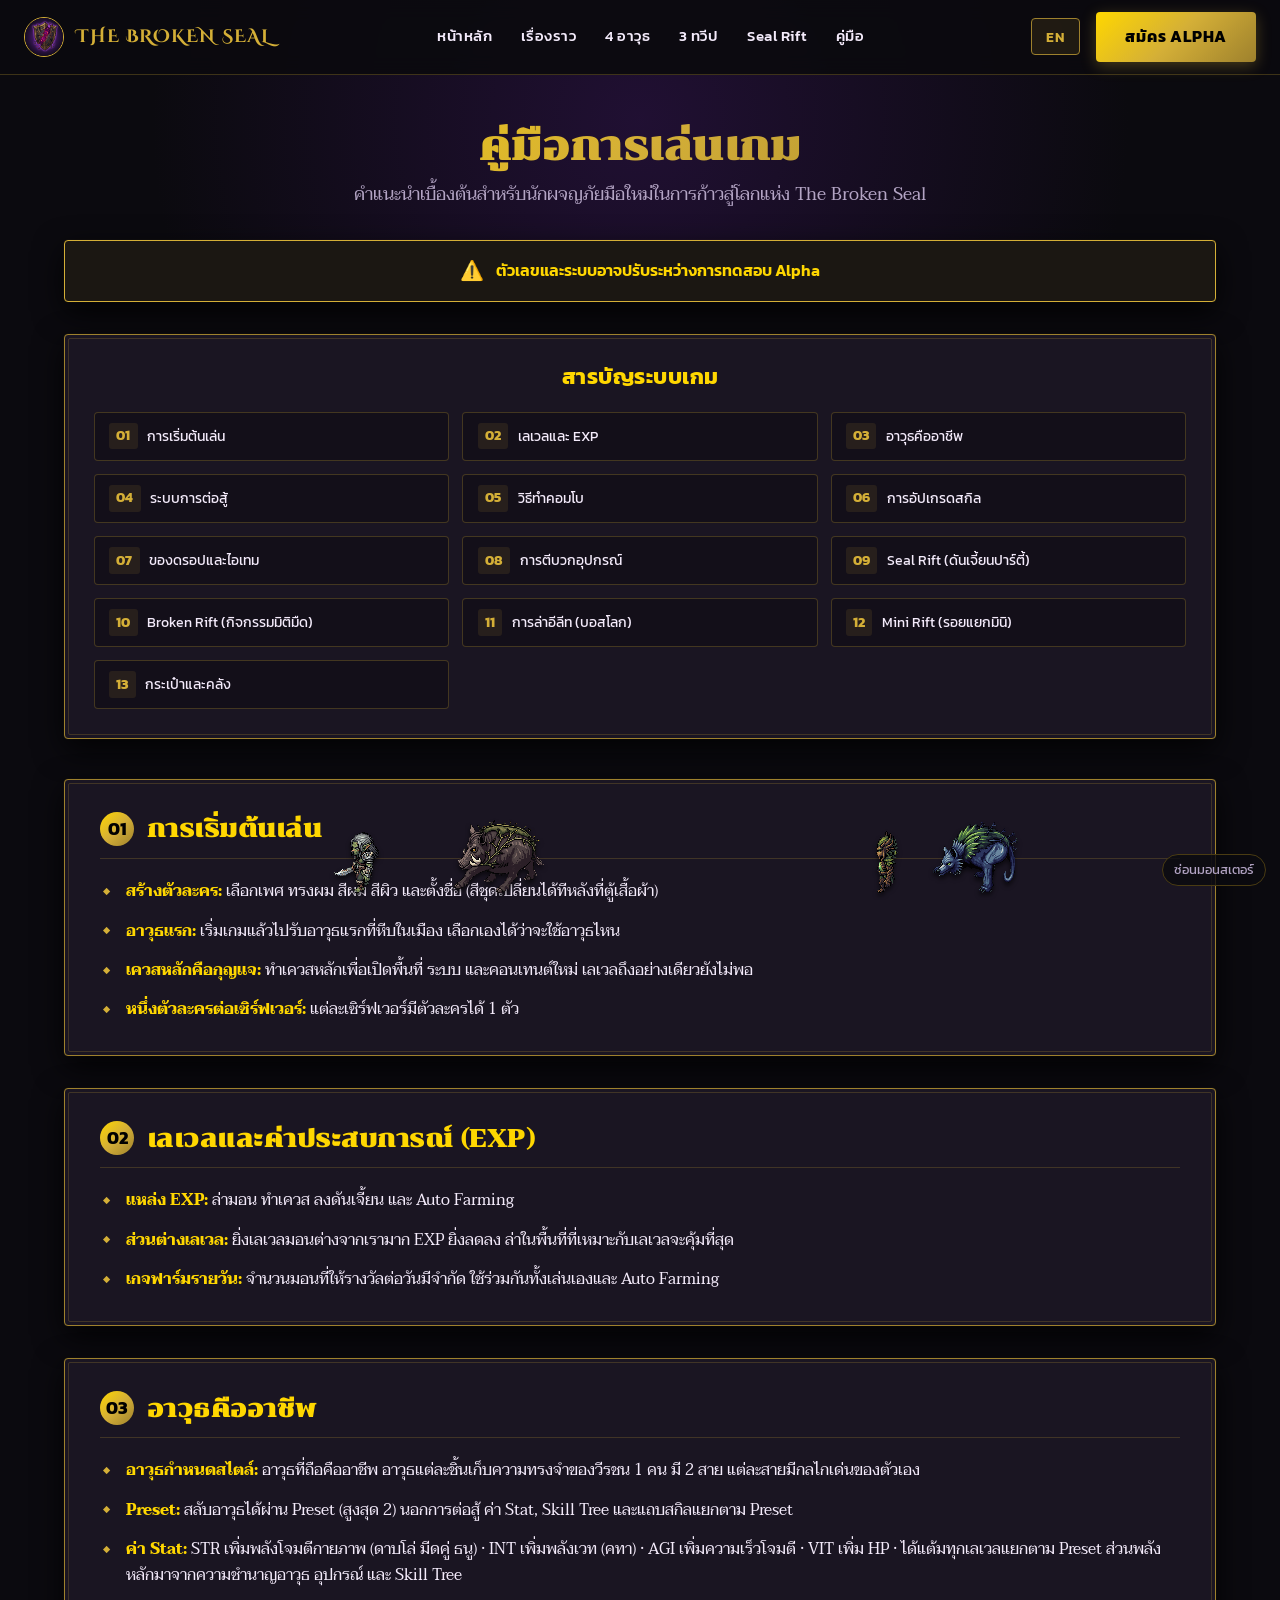
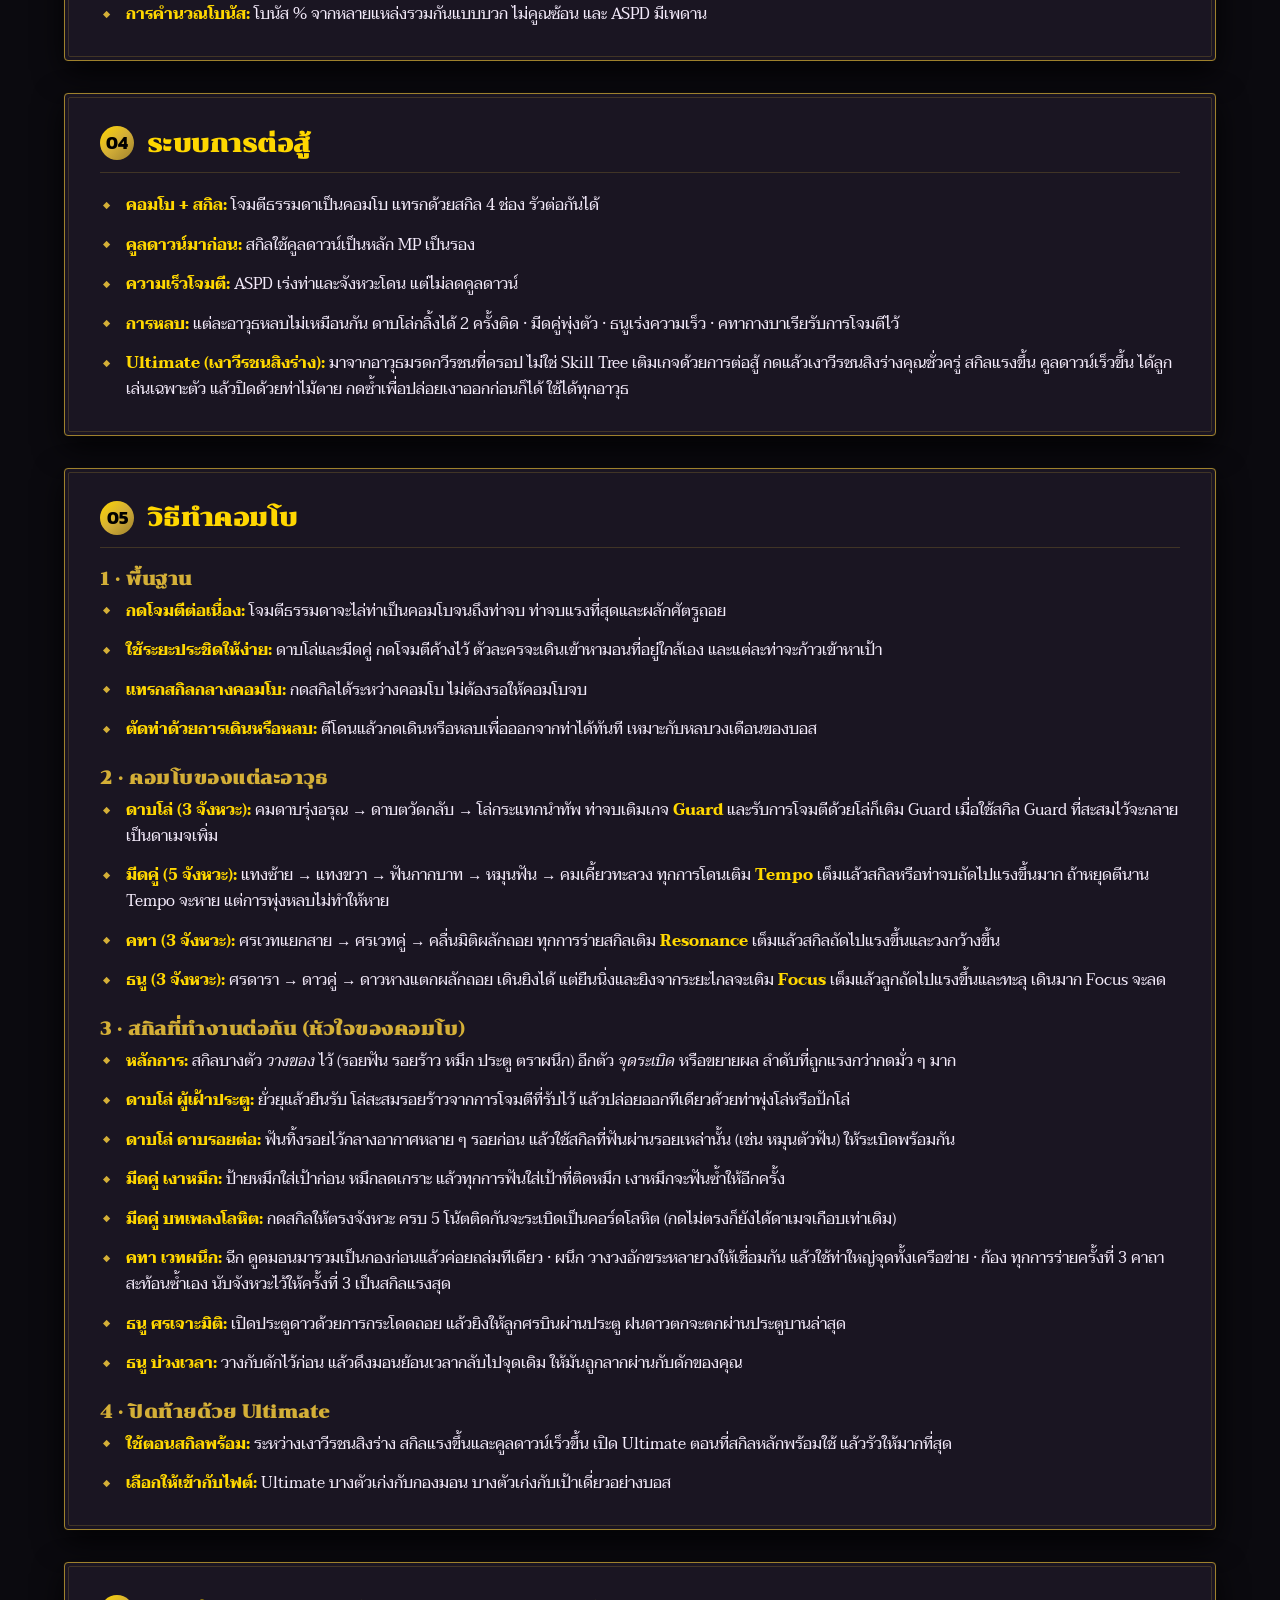
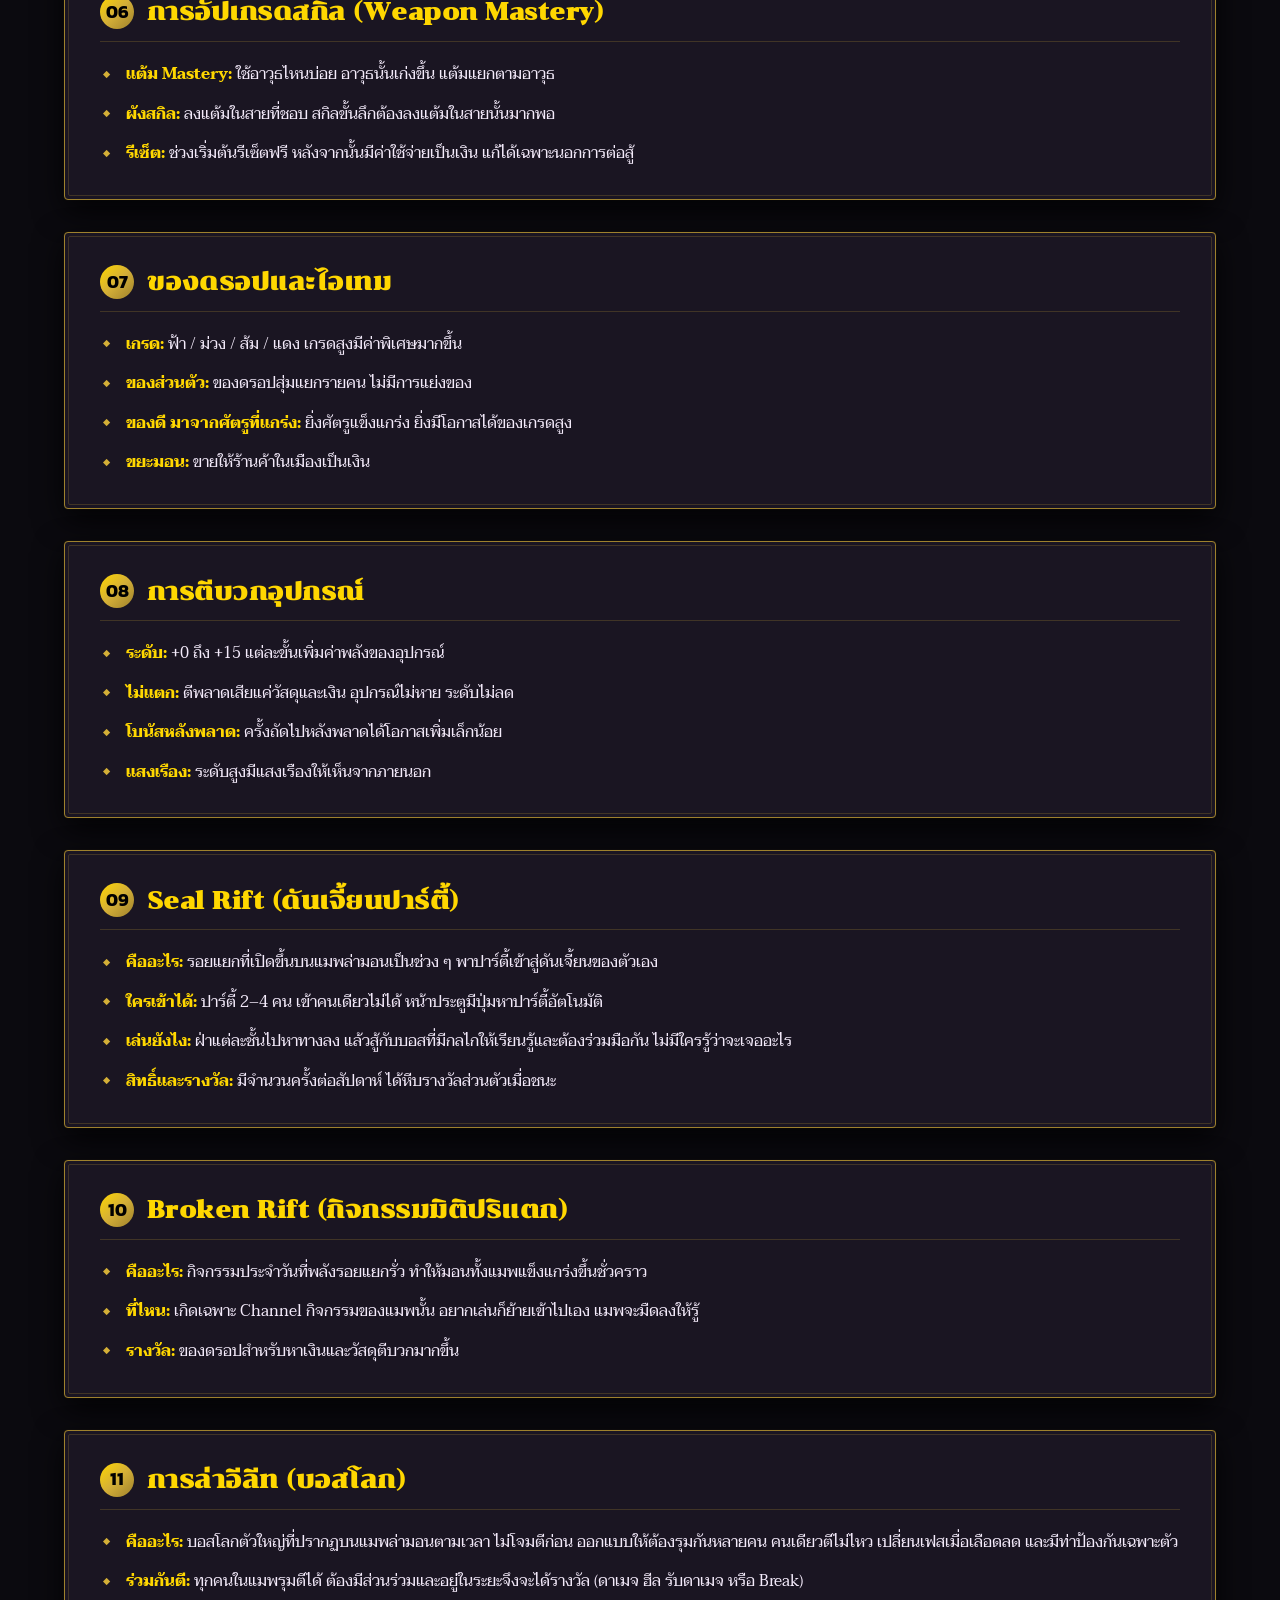
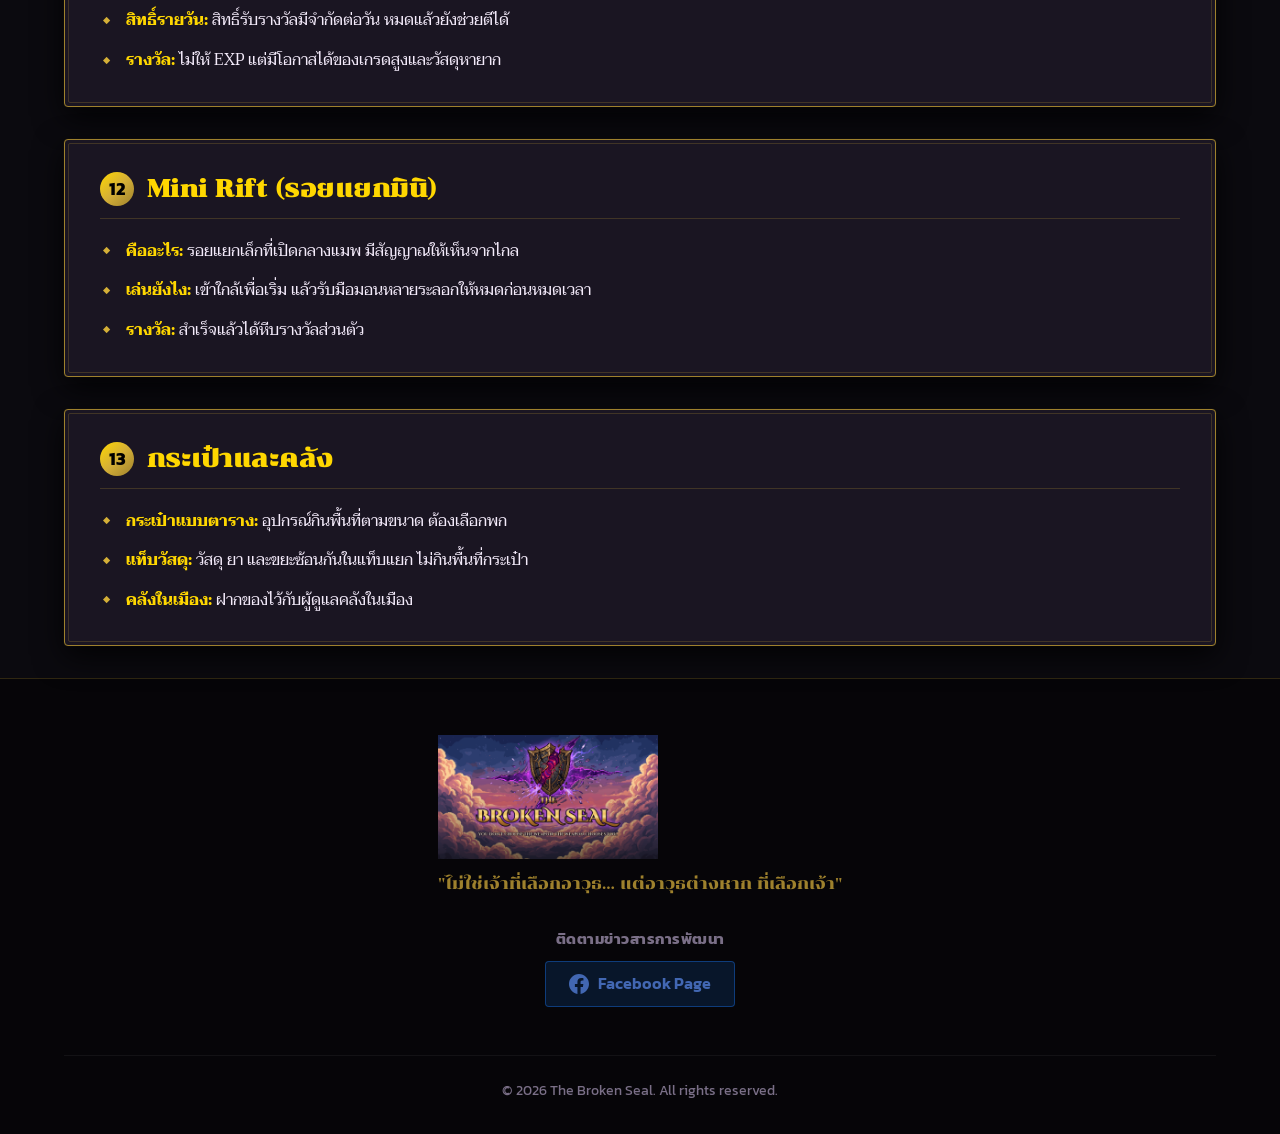
==== commit 376749e6: "Big update (2026-10-29): gameplay video, new boss fight, current skill clips, wandering monsters, co" ====
--- a/guide.html
+++ b/guide.html
@@ -132,36 +132,40 @@
                         <span class="toc-num">04</span>
                         <span><span class="lang-th">ระบบการต่อสู้</span><span class="lang-en">Combat System</span></span>
                     </a>
+                    <a href="#combos" class="toc-item">
+                        <span class="toc-num">05</span>
+                        <span><span class="lang-th">วิธีทำคอมโบ</span><span class="lang-en">How to Combo</span></span>
+                    </a>
                     <a href="#skill-mastery" class="toc-item">
-                        <span class="toc-num">05</span>
+                        <span class="toc-num">06</span>
                         <span><span class="lang-th">การอัปเกรดสกิล</span><span class="lang-en">Skill Upgrades</span></span>
                     </a>
                     <a href="#loot-items" class="toc-item">
-                        <span class="toc-num">06</span>
+                        <span class="toc-num">07</span>
                         <span><span class="lang-th">ของดรอปและไอเทม</span><span class="lang-en">Loot & Items</span></span>
                     </a>
                     <a href="#refining" class="toc-item">
-                        <span class="toc-num">07</span>
+                        <span class="toc-num">08</span>
                         <span><span class="lang-th">การตีบวกอุปกรณ์</span><span class="lang-en">Refining System</span></span>
                     </a>
                     <a href="#seal-rift" class="toc-item">
-                        <span class="toc-num">08</span>
+                        <span class="toc-num">09</span>
                         <span><span class="lang-th">Seal Rift (ดันเจี้ยนปาร์ตี้)</span><span class="lang-en">Seal Rift Dungeon</span></span>
                     </a>
                     <a href="#broken-rift" class="toc-item">
-                        <span class="toc-num">09</span>
+                        <span class="toc-num">10</span>
                         <span><span class="lang-th">Broken Rift (กิจกรรมมิติมืด)</span><span class="lang-en">Broken Rift Event</span></span>
                     </a>
                     <a href="#elite-hunts" class="toc-item">
-                        <span class="toc-num">10</span>
+                        <span class="toc-num">11</span>
                         <span><span class="lang-th">การล่าอีลีท (บอสโลก)</span><span class="lang-en">Elite Hunts (World Bosses)</span></span>
                     </a>
                     <a href="#mini-rift" class="toc-item">
-                        <span class="toc-num">11</span>
+                        <span class="toc-num">12</span>
                         <span><span class="lang-th">Mini Rift (รอยแยกมินิ)</span><span class="lang-en">Mini Rift Event</span></span>
                     </a>
                     <a href="#bag-storage" class="toc-item">
-                        <span class="toc-num">12</span>
+                        <span class="toc-num">13</span>
                         <span><span class="lang-th">กระเป๋าและคลัง</span><span class="lang-en">Bag & Storage</span></span>
                     </a>
                 </div>
@@ -181,8 +185,12 @@
                     </div>
                     <ul class="guide-bullets">
                         <li>
-                            <span class="lang-th"><strong>สร้างตัวละคร:</strong> เลือกเพศ ทรงผม สีผม และตั้งชื่อ</span>
-                            <span class="lang-en"><strong>Create your character:</strong> Choose a gender, hairstyle and hair colour, and a name.</span>
+                            <span class="lang-th"><strong>สร้างตัวละคร:</strong> เลือกเพศ ทรงผม สีผม สีผิว และตั้งชื่อ (สีชุดเปลี่ยนได้ทีหลังที่ตู้เสื้อผ้า)</span>
+                            <span class="lang-en"><strong>Create your character:</strong> Choose a gender, hairstyle, hair colour, skin tone and a name (outfit colours change later at the wardrobe).</span>
+                        </li>
+                        <li>
+                            <span class="lang-th"><strong>อาวุธแรก:</strong> เริ่มเกมแล้วไปรับอาวุธแรกที่หีบในเมือง เลือกเองได้ว่าจะใช้อาวุธไหน</span>
+                            <span class="lang-en"><strong>Your first weapon:</strong> Pick it up from the chest in town, and choose for yourself which weapon to use.</span>
                         </li>
                         <li>
                             <span class="lang-th"><strong>เควสหลักคือกุญแจ:</strong> ทำเควสหลักเพื่อเปิดพื้นที่ ระบบ และคอนเทนต์ใหม่ เลเวลถึงอย่างเดียวยังไม่พอ</span>
@@ -229,16 +237,16 @@
                     </div>
                     <ul class="guide-bullets">
                         <li>
-                            <span class="lang-th"><strong>อาวุธกำหนดสไตล์:</strong> อาวุธที่ถือคืออาชีพ แต่ละอาวุธมี 2 สายให้เลือกพัฒนา</span>
-                            <span class="lang-en"><strong>Your weapon is your class:</strong> The weapon you hold is your class; each one has two paths to grow.</span>
+                            <span class="lang-th"><strong>อาวุธกำหนดสไตล์:</strong> อาวุธที่ถือคืออาชีพ อาวุธแต่ละชิ้นเก็บความทรงจำของวีรชน 1 คน มี 2 สาย แต่ละสายมีกลไกเด่นของตัวเอง</span>
+                            <span class="lang-en"><strong>Your weapon is your class:</strong> The weapon you hold is your class. Each one keeps one hero's memory and has two lines, each with its own signature mechanic.</span>
                         </li>
                         <li>
                             <span class="lang-th"><strong>Preset:</strong> สลับอาวุธได้ผ่าน Preset (สูงสุด 2) นอกการต่อสู้ ค่า Stat, Skill Tree และแถบสกิลแยกตาม Preset</span>
                             <span class="lang-en"><strong>Presets:</strong> Switch weapons through presets (up to 2) out of combat; stats, tree and skill bar are kept per preset.</span>
                         </li>
                         <li>
-                            <span class="lang-th"><strong>ค่า Stat:</strong> STR / AGI / INT / VIT เพิ่ม ATK, ความเร็วโจมตี (ASPD), MP และ HP ค่าอื่นมาจากอุปกรณ์และ Skill Tree</span>
-                            <span class="lang-en"><strong>Stats:</strong> STR / AGI / INT / VIT raise ATK, attack speed (ASPD), MP and HP; everything else comes from gear and the skill tree.</span>
+                            <span class="lang-th"><strong>ค่า Stat:</strong> STR เพิ่มพลังโจมตีกายภาพ (ดาบโล่ มีดคู่ ธนู) · INT เพิ่มพลังเวท (คทา) · AGI เพิ่มความเร็วโจมตี · VIT เพิ่ม HP · ได้แต้มทุกเลเวลแยกตาม Preset ส่วนพลังหลักมาจากความชำนาญอาวุธ อุปกรณ์ และ Skill Tree</span>
+                            <span class="lang-en"><strong>Stats:</strong> STR raises physical attack (sword &amp; shield, daggers, bow) · INT raises magic attack (staff) · AGI raises attack speed · VIT raises HP · points come every level, per preset, while most of your power comes from weapon mastery, gear and the skill tree.</span>
                         </li>
                         <li>
                             <span class="lang-th"><strong>การคำนวณโบนัส:</strong> โบนัส % จากหลายแหล่งรวมกันแบบบวก ไม่คูณซ้อน และ ASPD มีเพดาน</span>
@@ -269,19 +277,125 @@
                             <span class="lang-en"><strong>Attack speed:</strong> ASPD speeds up moves and hits, not cooldowns.</span>
                         </li>
                         <li>
-                            <span class="lang-th"><strong>การหลบ:</strong> แต่ละอาวุธมีวิธีหลบของตัวเอง</span>
-                            <span class="lang-en"><strong>Evade:</strong> Each weapon has its own way to evade.</span>
-                        </li>
-                        <li>
-                            <span class="lang-th"><strong>Ultimate:</strong> มาจากอาวุธพิเศษ ไม่ใช่จาก Skill Tree ใช้ได้ทุกสาย และเติมพลังด้วยการต่อสู้</span>
-                            <span class="lang-en"><strong>Ultimate:</strong> Comes from special weapons, not the tree; any path can use it, charged by fighting.</span>
+                            <span class="lang-th"><strong>การหลบ:</strong> แต่ละอาวุธหลบไม่เหมือนกัน ดาบโล่กลิ้งได้ 2 ครั้งติด · มีดคู่พุ่งตัว · ธนูเร่งความเร็ว · คทากางบาเรียรับการโจมตีไว้</span>
+                            <span class="lang-en"><strong>Evade:</strong> Each weapon evades its own way: the sword &amp; shield rolls twice in a row · daggers dash · the bow sprints · the staff raises a barrier that soaks hits.</span>
+                        </li>
+                        <li>
+                            <span class="lang-th"><strong>Ultimate (เงาวีรชนสิงร่าง):</strong> มาจากอาวุธมรดกวีรชนที่ดรอป ไม่ใช่ Skill Tree เติมเกจด้วยการต่อสู้ กดแล้วเงาวีรชนสิงร่างคุณชั่วครู่ สกิลแรงขึ้น คูลดาวน์เร็วขึ้น ได้ลูกเล่นเฉพาะตัว แล้วปิดด้วยท่าไม้ตาย กดซ้ำเพื่อปล่อยเงาออกก่อนก็ได้ ใช้ได้ทุกอาวุธ</span>
+                            <span class="lang-en"><strong>Ultimate (hero's shadow):</strong> Comes from dropped legacy weapons, not the tree, and charges as you fight. Press it and a hero's shadow possesses you for a moment: stronger skills, faster cooldowns and that hero's own trait, ending with a finishing move. Press again to release it early. Any weapon can use any Ultimate.</span>
+                        </li>
+                    </ul>
+                </article>
+
+                <article id="combos" class="guide-card frame-gold">
+                    <div class="guide-card-header">
+                        <div class="guide-card-num">05</div>
+                        <h2 class="guide-card-title">
+                            <span class="lang-th">วิธีทำคอมโบ</span>
+                            <span class="lang-en">How to Combo</span>
+                        </h2>
+                    </div>
+                    <h3 class="guide-subtitle">
+                        <span class="lang-th">1 · พื้นฐาน</span>
+                        <span class="lang-en">1 · The basics</span>
+                    </h3>
+                    <ul class="guide-bullets">
+                        <li>
+                            <span class="lang-th"><strong>กดโจมตีต่อเนื่อง:</strong> โจมตีธรรมดาจะไล่ท่าเป็นคอมโบจนถึงท่าจบ ท่าจบแรงที่สุดและผลักศัตรูถอย</span>
+                            <span class="lang-en"><strong>Keep attacking:</strong> basic attacks step through the combo up to its finisher, the strongest hit, which knocks enemies back.</span>
+                        </li>
+                        <li>
+                            <span class="lang-th"><strong>ใช้ระยะประชิดให้ง่าย:</strong> ดาบโล่และมีดคู่ กดโจมตีค้างไว้ ตัวละครจะเดินเข้าหามอนที่อยู่ใกล้เอง และแต่ละท่าจะก้าวเข้าหาเป้า</span>
+                            <span class="lang-en"><strong>Melee made easy:</strong> with the sword &amp; shield or daggers, hold attack and your hero walks to a nearby monster, stepping in with each swing.</span>
+                        </li>
+                        <li>
+                            <span class="lang-th"><strong>แทรกสกิลกลางคอมโบ:</strong> กดสกิลได้ระหว่างคอมโบ ไม่ต้องรอให้คอมโบจบ</span>
+                            <span class="lang-en"><strong>Weave skills in:</strong> cast skills in the middle of the combo; you don't have to finish it first.</span>
+                        </li>
+                        <li>
+                            <span class="lang-th"><strong>ตัดท่าด้วยการเดินหรือหลบ:</strong> ตีโดนแล้วกดเดินหรือหลบเพื่อออกจากท่าได้ทันที เหมาะกับหลบวงเตือนของบอส</span>
+                            <span class="lang-en"><strong>Cancel by moving or evading:</strong> once a hit lands, move or evade to break out at once, perfect for dodging a boss's warning circle.</span>
+                        </li>
+                    </ul>
+                    <h3 class="guide-subtitle">
+                        <span class="lang-th">2 · คอมโบของแต่ละอาวุธ</span>
+                        <span class="lang-en">2 · Each weapon's combo</span>
+                    </h3>
+                    <ul class="guide-bullets">
+                        <li>
+                            <span class="lang-th"><strong>ดาบโล่ (3 จังหวะ):</strong> คมดาบรุ่งอรุณ → ดาบตวัดกลับ → โล่กระแทกนำทัพ ท่าจบเติมเกจ <strong>Guard</strong> และรับการโจมตีด้วยโล่ก็เติม Guard เมื่อใช้สกิล Guard ที่สะสมไว้จะกลายเป็นดาเมจเพิ่ม</span>
+                            <span class="lang-en"><strong>Sword &amp; Shield (3 steps):</strong> Rising Edge → Returning Arc → Vanguard Bash. The finisher and blocking with the shield build <strong>Guard</strong>; your next skill spends it for extra damage.</span>
+                        </li>
+                        <li>
+                            <span class="lang-th"><strong>มีดคู่ (5 จังหวะ):</strong> แทงซ้าย → แทงขวา → ฟันกากบาท → หมุนฟัน → คมเคี้ยวทะลวง ทุกการโดนเติม <strong>Tempo</strong> เต็มแล้วสกิลหรือท่าจบถัดไปแรงขึ้นมาก ถ้าหยุดตีนาน Tempo จะหาย แต่การพุ่งหลบไม่ทำให้หาย</span>
+                            <span class="lang-en"><strong>Dual Daggers (5 steps):</strong> Left Stab → Right Stab → Cross Slash → Spinning Slash → Fang Rush. Every hit builds <strong>Tempo</strong>; when it is full your next skill or finisher hits much harder. Stop hitting for too long and it fades, but dashing keeps it.</span>
+                        </li>
+                        <li>
+                            <span class="lang-th"><strong>คทา (3 จังหวะ):</strong> ศรเวทแยกสาย → ศรเวทคู่ → คลื่นมิติผลักถอย ทุกการร่ายสกิลเติม <strong>Resonance</strong> เต็มแล้วสกิลถัดไปแรงขึ้นและวงกว้างขึ้น</span>
+                            <span class="lang-en"><strong>Staff (3 steps):</strong> Riven Bolt → Twin Bolt → Rift Wave, which pushes enemies back. Every cast builds <strong>Resonance</strong>; when it is full your next skill is stronger and wider.</span>
+                        </li>
+                        <li>
+                            <span class="lang-th"><strong>ธนู (3 จังหวะ):</strong> ศรดารา → ดาวคู่ → ดาวหางแตกผลักถอย เดินยิงได้ แต่ยืนนิ่งและยิงจากระยะไกลจะเติม <strong>Focus</strong> เต็มแล้วลูกถัดไปแรงขึ้นและทะลุ เดินมาก Focus จะลด</span>
+                            <span class="lang-en"><strong>Bow (3 steps):</strong> Star Shot → Twin Stars → Comet Spread, which pushes enemies back. You can shoot on the move, but standing still and hitting from far away builds <strong>Focus</strong>; when it is full your next shot hits harder and pierces. Moving drains it.</span>
+                        </li>
+                    </ul>
+                    <h3 class="guide-subtitle">
+                        <span class="lang-th">3 · สกิลที่ทำงานต่อกัน (หัวใจของคอมโบ)</span>
+                        <span class="lang-en">3 · Skills that set each other up (the heart of a combo)</span>
+                    </h3>
+                    <ul class="guide-bullets">
+                        <li>
+                            <span class="lang-th"><strong>หลักการ:</strong> สกิลบางตัว <em>วางของ</em> ไว้ (รอยฟัน รอยร้าว หมึก ประตู ตราผนึก) อีกตัว <em>จุดระเบิด</em> หรือขยายผล ลำดับที่ถูกแรงกว่ากดมั่ว ๆ มาก</span>
+                            <span class="lang-en"><strong>The idea:</strong> some skills <em>leave something behind</em> (a cut, a crack, ink, a gate, a seal mark) and another <em>sets it off</em> or builds on it. The right order hits far harder than mashing.</span>
+                        </li>
+                        <li>
+                            <span class="lang-th"><strong>ดาบโล่ ผู้เฝ้าประตู:</strong> ยั่วยุแล้วยืนรับ โล่สะสมรอยร้าวจากการโจมตีที่รับไว้ แล้วปล่อยออกทีเดียวด้วยท่าพุ่งโล่หรือปักโล่</span>
+                            <span class="lang-en"><strong>Sword &amp; Shield, Gatekeeper:</strong> taunt and hold the line; your shield stores cracks from the blows it takes, then release them all with the shield charge or the planted gate.</span>
+                        </li>
+                        <li>
+                            <span class="lang-th"><strong>ดาบโล่ ดาบรอยต่อ:</strong> ฟันทิ้งรอยไว้กลางอากาศหลาย ๆ รอยก่อน แล้วใช้สกิลที่ฟันผ่านรอยเหล่านั้น (เช่น หมุนตัวฟัน) ให้ระเบิดพร้อมกัน</span>
+                            <span class="lang-en"><strong>Sword &amp; Shield, Seam Blade:</strong> lay several cuts in the air first, then pass a skill through them (such as the spinning slash) to burst them all at once.</span>
+                        </li>
+                        <li>
+                            <span class="lang-th"><strong>มีดคู่ เงาหมึก:</strong> ป้ายหมึกใส่เป้าก่อน หมึกลดเกราะ แล้วทุกการฟันใส่เป้าที่ติดหมึก เงาหมึกจะฟันซ้ำให้อีกครั้ง</span>
+                            <span class="lang-en"><strong>Daggers, Ink Shadow:</strong> ink your targets first: ink lowers armour, and your ink shadow repeats every slash you land on an inked target.</span>
+                        </li>
+                        <li>
+                            <span class="lang-th"><strong>มีดคู่ บทเพลงโลหิต:</strong> กดสกิลให้ตรงจังหวะ ครบ 5 โน้ตติดกันจะระเบิดเป็นคอร์ดโลหิต (กดไม่ตรงก็ยังได้ดาเมจเกือบเท่าเดิม)</span>
+                            <span class="lang-en"><strong>Daggers, Crimson Requiem:</strong> cast on the beat; five notes in a row burst into a Blood Chord (off-beat play still deals nearly as much).</span>
+                        </li>
+                        <li>
+                            <span class="lang-th"><strong>คทา เวทผนึก:</strong> ฉีก ดูดมอนมารวมเป็นกองก่อนแล้วค่อยถล่มทีเดียว · ผนึก วางวงอักขระหลายวงให้เชื่อมกัน แล้วใช้ท่าใหญ่จุดทั้งเครือข่าย · ก้อง ทุกการร่ายครั้งที่ 3 คาถาสะท้อนซ้ำเอง นับจังหวะไว้ให้ครั้งที่ 3 เป็นสกิลแรงสุด</span>
+                            <span class="lang-en"><strong>Staff, Sealcraft:</strong> Rift: pull monsters into one pile, then hit it all at once · Seal: link several rune circles, then set the whole web off with the great rite · Echo: every third cast repeats itself, so make the third your strongest.</span>
+                        </li>
+                        <li>
+                            <span class="lang-th"><strong>ธนู ศรเจาะมิติ:</strong> เปิดประตูดาวด้วยการกระโดดถอย แล้วยิงให้ลูกศรบินผ่านประตู ฝนดาวตกจะตกผ่านประตูบานล่าสุด</span>
+                            <span class="lang-en"><strong>Bow, Rift Arrow:</strong> open a star gate with your leap, then shoot through it; Starfall drops through your latest gate.</span>
+                        </li>
+                        <li>
+                            <span class="lang-th"><strong>ธนู บ่วงเวลา:</strong> วางกับดักไว้ก่อน แล้วดึงมอนย้อนเวลากลับไปจุดเดิม ให้มันถูกลากผ่านกับดักของคุณ</span>
+                            <span class="lang-en"><strong>Bow, Time Snare:</strong> set your traps first, then pull monsters back in time so they are dragged straight through them.</span>
+                        </li>
+                    </ul>
+                    <h3 class="guide-subtitle">
+                        <span class="lang-th">4 · ปิดท้ายด้วย Ultimate</span>
+                        <span class="lang-en">4 · Finish with an Ultimate</span>
+                    </h3>
+                    <ul class="guide-bullets">
+                        <li>
+                            <span class="lang-th"><strong>ใช้ตอนสกิลพร้อม:</strong> ระหว่างเงาวีรชนสิงร่าง สกิลแรงขึ้นและคูลดาวน์เร็วขึ้น เปิด Ultimate ตอนที่สกิลหลักพร้อมใช้ แล้วรัวให้มากที่สุด</span>
+                            <span class="lang-en"><strong>Open it with skills ready:</strong> while the shadow possesses you, skills hit harder and cool down faster, so open the Ultimate when your main skills are ready and cast as many as you can.</span>
+                        </li>
+                        <li>
+                            <span class="lang-th"><strong>เลือกให้เข้ากับไฟต์:</strong> Ultimate บางตัวเก่งกับกองมอน บางตัวเก่งกับเป้าเดี่ยวอย่างบอส</span>
+                            <span class="lang-en"><strong>Pick one for the fight:</strong> some Ultimates shine against packs, others against a single target such as a boss.</span>
                         </li>
                     </ul>
                 </article>
 
                 <article id="skill-mastery" class="guide-card frame-gold">
                     <div class="guide-card-header">
-                        <div class="guide-card-num">05</div>
+                        <div class="guide-card-num">06</div>
                         <h2 class="guide-card-title">
                             <span class="lang-th">การอัปเกรดสกิล (Weapon Mastery)</span>
                             <span class="lang-en">Skill Upgrades (Weapon Mastery)</span>
@@ -305,7 +419,7 @@
 
                 <article id="loot-items" class="guide-card frame-gold">
                     <div class="guide-card-header">
-                        <div class="guide-card-num">06</div>
+                        <div class="guide-card-num">07</div>
                         <h2 class="guide-card-title">
                             <span class="lang-th">ของดรอปและไอเทม</span>
                             <span class="lang-en">Loot & Items</span>
@@ -333,7 +447,7 @@
 
                 <article id="refining" class="guide-card frame-gold">
                     <div class="guide-card-header">
-                        <div class="guide-card-num">07</div>
+                        <div class="guide-card-num">08</div>
                         <h2 class="guide-card-title">
                             <span class="lang-th">การตีบวกอุปกรณ์</span>
                             <span class="lang-en">Refining</span>
@@ -361,7 +475,7 @@
 
                 <article id="seal-rift" class="guide-card frame-gold">
                     <div class="guide-card-header">
-                        <div class="guide-card-num">08</div>
+                        <div class="guide-card-num">09</div>
                         <h2 class="guide-card-title">
                             <span class="lang-th">Seal Rift (ดันเจี้ยนปาร์ตี้)</span>
                             <span class="lang-en">Seal Rift (Party Dungeon)</span>
@@ -373,8 +487,8 @@
                             <span class="lang-en"><strong>What it is:</strong> A rift that opens on hunting maps from time to time and takes your party into its own dungeon.</span>
                         </li>
                         <li>
-                            <span class="lang-th"><strong>ใครเข้าได้:</strong> ปาร์ตี้สูงสุด 4 คน ความยากเท่าเดิมไม่ว่าเข้ากี่คน</span>
-                            <span class="lang-en"><strong>Who:</strong> Up to 4 players; the difficulty is the same however many enter.</span>
+                            <span class="lang-th"><strong>ใครเข้าได้:</strong> ปาร์ตี้ 2–4 คน เข้าคนเดียวไม่ได้ หน้าประตูมีปุ่มหาปาร์ตี้อัตโนมัติ</span>
+                            <span class="lang-en"><strong>Who:</strong> Parties of 2–4; you cannot enter alone. The gate has an automatic party finder.</span>
                         </li>
                         <li>
                             <span class="lang-th"><strong>เล่นยังไง:</strong> ฝ่าแต่ละชั้นไปหาทางลง แล้วสู้กับบอสที่มีกลไกให้เรียนรู้และต้องร่วมมือกัน ไม่มีใครรู้ว่าจะเจออะไร</span>
@@ -389,7 +503,7 @@
 
                 <article id="broken-rift" class="guide-card frame-gold">
                     <div class="guide-card-header">
-                        <div class="guide-card-num">09</div>
+                        <div class="guide-card-num">10</div>
                         <h2 class="guide-card-title">
                             <span class="lang-th">Broken Rift (กิจกรรมมิติปริแตก)</span>
                             <span class="lang-en">Broken Rift Event</span>
@@ -413,7 +527,7 @@
 
                 <article id="elite-hunts" class="guide-card frame-gold">
                     <div class="guide-card-header">
-                        <div class="guide-card-num">10</div>
+                        <div class="guide-card-num">11</div>
                         <h2 class="guide-card-title">
                             <span class="lang-th">การล่าอีลีท (บอสโลก)</span>
                             <span class="lang-en">Elite Hunts (World Bosses)</span>
@@ -421,8 +535,8 @@
                     </div>
                     <ul class="guide-bullets">
                         <li>
-                            <span class="lang-th"><strong>คืออะไร:</strong> บอสโลกที่ปรากฏบนแมพล่ามอนตามเวลา ถึกและโหดมาก ไม่โจมตีก่อน</span>
-                            <span class="lang-en"><strong>What it is:</strong> World bosses that appear on hunting maps over time: very tough, and they never strike first.</span>
+                            <span class="lang-th"><strong>คืออะไร:</strong> บอสโลกตัวใหญ่ที่ปรากฏบนแมพล่ามอนตามเวลา ไม่โจมตีก่อน ออกแบบให้ต้องรุมกันหลายคน คนเดียวตีไม่ไหว เปลี่ยนเฟสเมื่อเลือดลด และมีท่าป้องกันเฉพาะตัว</span>
+                            <span class="lang-en"><strong>What it is:</strong> World bosses that appear on hunting maps over time. They never strike first, are built to need many players (one alone cannot win), change phase as they lose health and have their own defences.</span>
                         </li>
                         <li>
                             <span class="lang-th"><strong>ร่วมกันตี:</strong> ทุกคนในแมพรุมตีได้ ต้องมีส่วนร่วมและอยู่ในระยะจึงจะได้รางวัล (ดาเมจ ฮีล รับดาเมจ หรือ Break)</span>
@@ -441,7 +555,7 @@
 
                 <article id="mini-rift" class="guide-card frame-gold">
                     <div class="guide-card-header">
-                        <div class="guide-card-num">11</div>
+                        <div class="guide-card-num">12</div>
                         <h2 class="guide-card-title">
                             <span class="lang-th">Mini Rift (รอยแยกมินิ)</span>
                             <span class="lang-en">Mini Rift</span>
@@ -465,7 +579,7 @@
 
                 <article id="bag-storage" class="guide-card frame-gold">
                     <div class="guide-card-header">
-                        <div class="guide-card-num">12</div>
+                        <div class="guide-card-num">13</div>
                         <h2 class="guide-card-title">
                             <span class="lang-th">กระเป๋าและคลัง</span>
                             <span class="lang-en">Bag & Storage</span>
@@ -525,5 +639,6 @@
     </footer>
 
     <script src="main.js"></script>
+    <script src="extras.js"></script>
 </body>
 </html>
--- a/style.css
+++ b/style.css
@@ -1478,3 +1478,57 @@
 @media (max-width: 380px) {
     .hud-shapes { grid-template-columns: 1fr; }
 }
+
+/* --- Update 2026-10-29: gameplay video, Ultimates, combo guide, wandering monsters --- */
+.gameplay-player { max-width: 1040px; margin: 0 auto; padding: 6px; }
+.gameplay-video { display: block; width: 100%; aspect-ratio: 16 / 9; background: #000; }
+.gameplay-chapters {
+    list-style: none; padding: 0; margin: 1.25rem auto 0; max-width: 1040px;
+    display: grid; grid-template-columns: repeat(auto-fill, minmax(220px, 1fr)); gap: 0.5rem;
+}
+.gameplay-chapters li {
+    display: flex; gap: 0.6rem; align-items: baseline; cursor: pointer;
+    padding: 0.55rem 0.8rem; border: 1px solid var(--gold-dark); border-radius: 6px;
+    background: rgba(20, 20, 28, 0.7); font-family: var(--font-ui); font-size: 0.95rem;
+    transition: border-color 0.2s, background 0.2s;
+}
+.gameplay-chapters li:hover, .gameplay-chapters li:focus-visible { border-color: var(--gold-primary); background: rgba(40, 30, 50, 0.85); outline: none; }
+.gameplay-chapters li.is-current { border-color: var(--gold-bright); }
+.ch-time { color: var(--gold-primary); font-variant-numeric: tabular-nums; min-width: 2.6em; }
+
+.ultimates-block { margin: 3rem auto 0; padding: 1.75rem; max-width: 1100px; }
+.ultimates-block h3 { color: var(--gold-bright); text-align: center; margin-bottom: 0.75rem; }
+.ultimates-block > p { max-width: 820px; margin: 0 auto; text-align: center; }
+.ult-list {
+    list-style: none; padding: 0; margin: 1.5rem 0 0;
+    display: grid; grid-template-columns: repeat(2, 1fr); gap: 0.6rem 1.5rem;
+}
+.ult-list li { padding: 0.5rem 0; border-bottom: 1px solid rgba(212, 175, 55, 0.15); }
+.ult-list strong { color: var(--rift-glow); font-family: var(--font-ui); margin-right: 0.5rem; }
+@media (max-width: 768px) { .ult-list { grid-template-columns: 1fr; } }
+
+.guide-subtitle { color: var(--gold-primary); font-size: 1.1rem; margin: 1.5rem 0 0.5rem; }
+.guide-subtitle:first-of-type { margin-top: 0.5rem; }
+
+/* Monsters from the game wandering along the bottom of the page; click one to knock it out */
+.monster-layer { position: fixed; left: 0; right: 0; bottom: 0; height: 130px; pointer-events: none; z-index: 40; overflow: hidden; }
+.monster {
+    position: absolute; left: 0; bottom: 4px; pointer-events: auto; cursor: pointer;
+    background-repeat: no-repeat; image-rendering: pixelated; image-rendering: crisp-edges;
+    filter: drop-shadow(0 3px 2px rgba(0, 0, 0, 0.55));
+}
+.monster.is-dead { cursor: default; pointer-events: none; }
+.monster-toggle {
+    position: fixed; right: 14px; bottom: 14px; z-index: 41;
+    font-family: var(--font-ui); font-size: 0.8rem; padding: 0.35rem 0.7rem;
+    color: var(--text-muted); background: rgba(11, 10, 15, 0.8); border: 1px solid var(--gold-dark); border-radius: 999px; cursor: pointer;
+}
+.monster-toggle:hover { color: var(--gold-bright); border-color: var(--gold-primary); }
+.monster-pop {
+    position: absolute; bottom: 70px; pointer-events: none; font-family: var(--font-ui); font-weight: 800;
+    color: var(--gold-bright); text-shadow: 0 2px 0 #000, 0 0 8px rgba(212, 175, 55, 0.6);
+    animation: monsterPop 0.8s ease-out forwards;
+}
+@keyframes monsterPop { from { transform: translateY(0); opacity: 1; } to { transform: translateY(-40px); opacity: 0; } }
+@media (prefers-reduced-motion: reduce) { .monster-layer, .monster-toggle { display: none; } }
+.ult-teaser { max-width: 820px; margin: 1rem auto 0; text-align: center; color: var(--rift-glow); font-style: italic; }
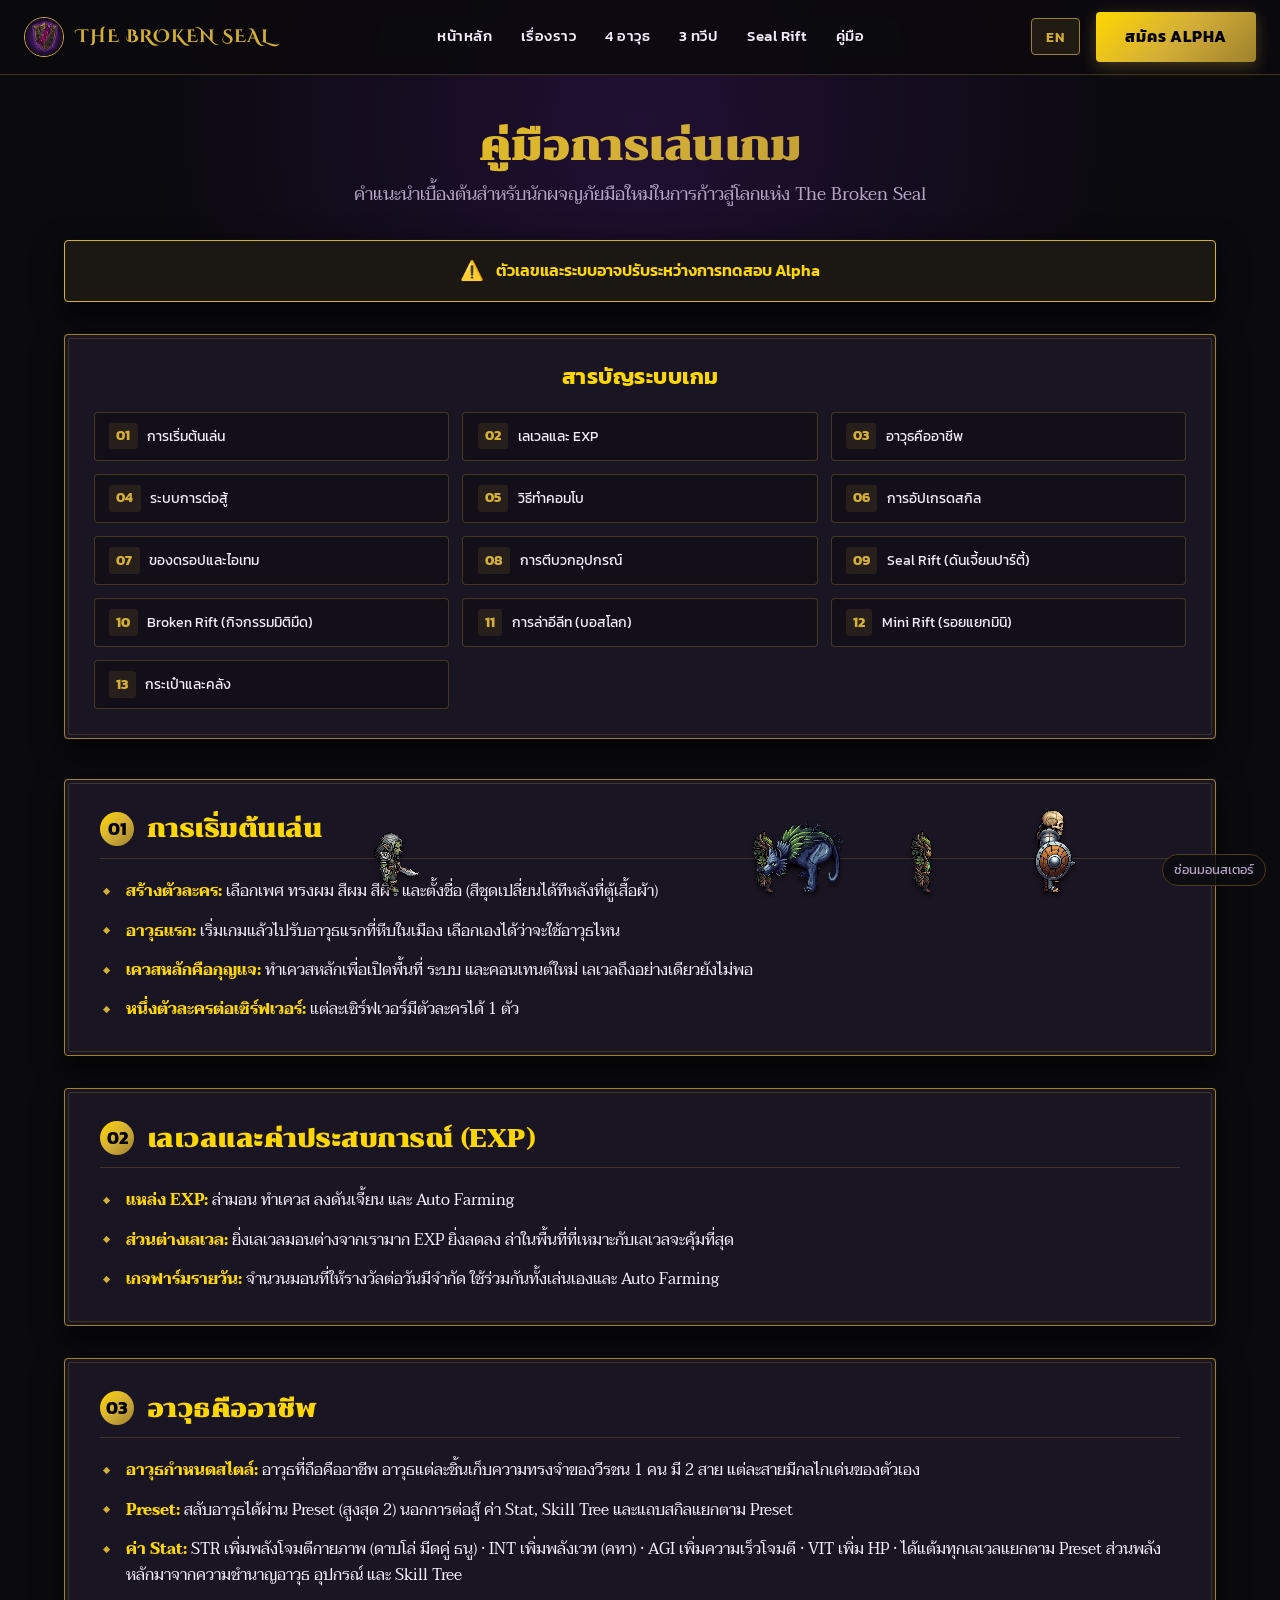
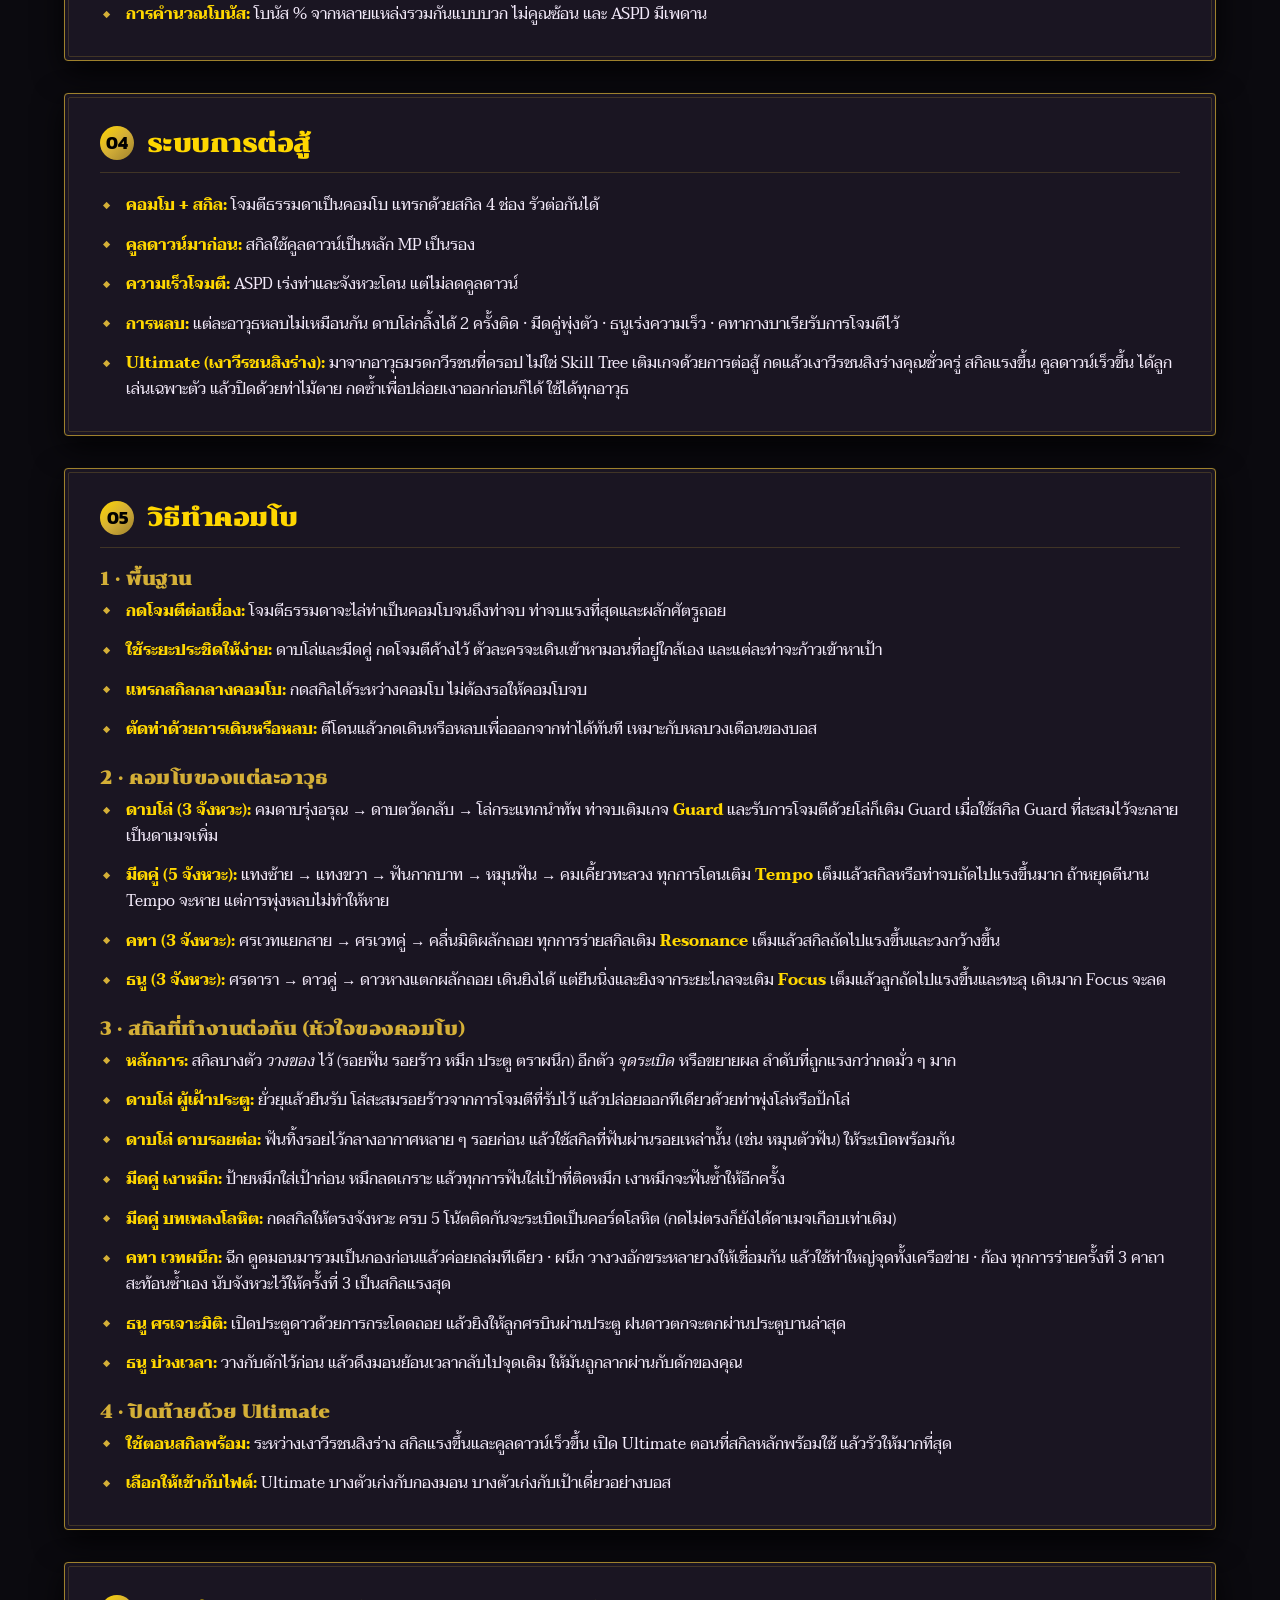
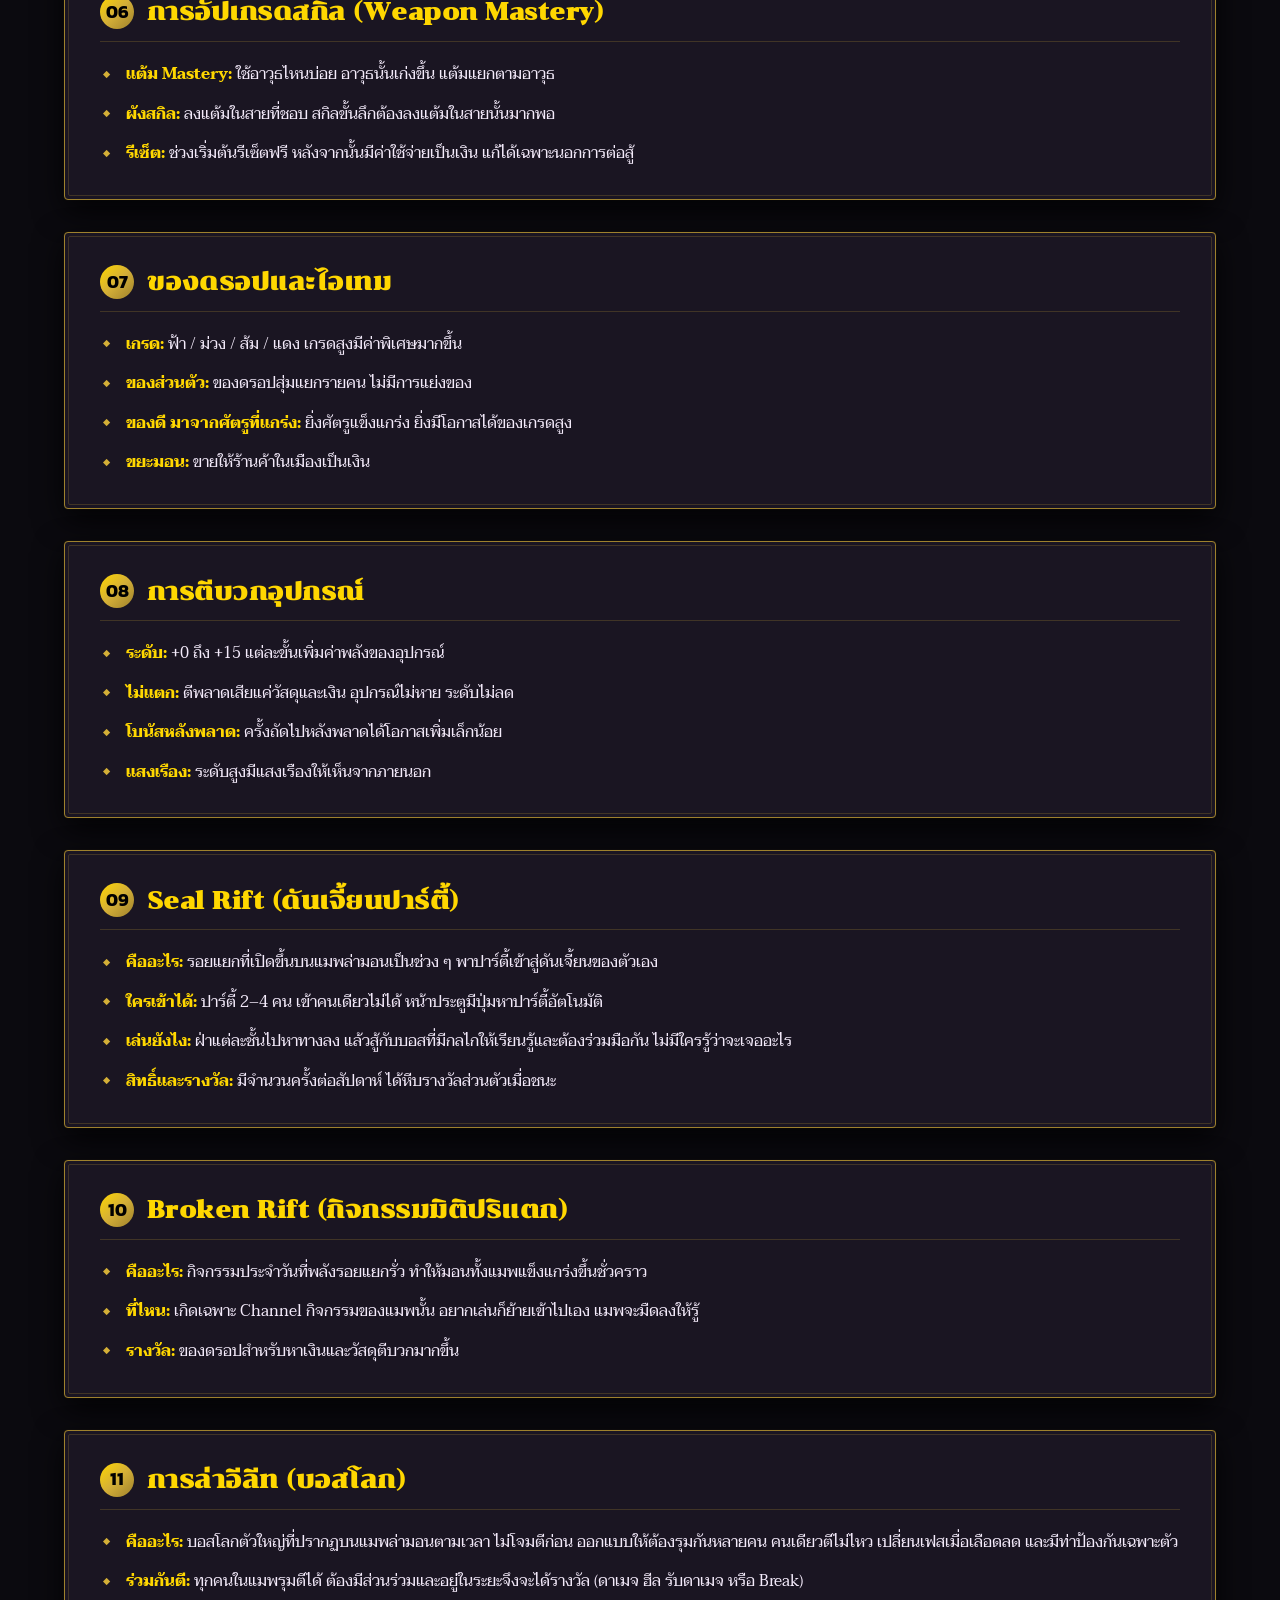
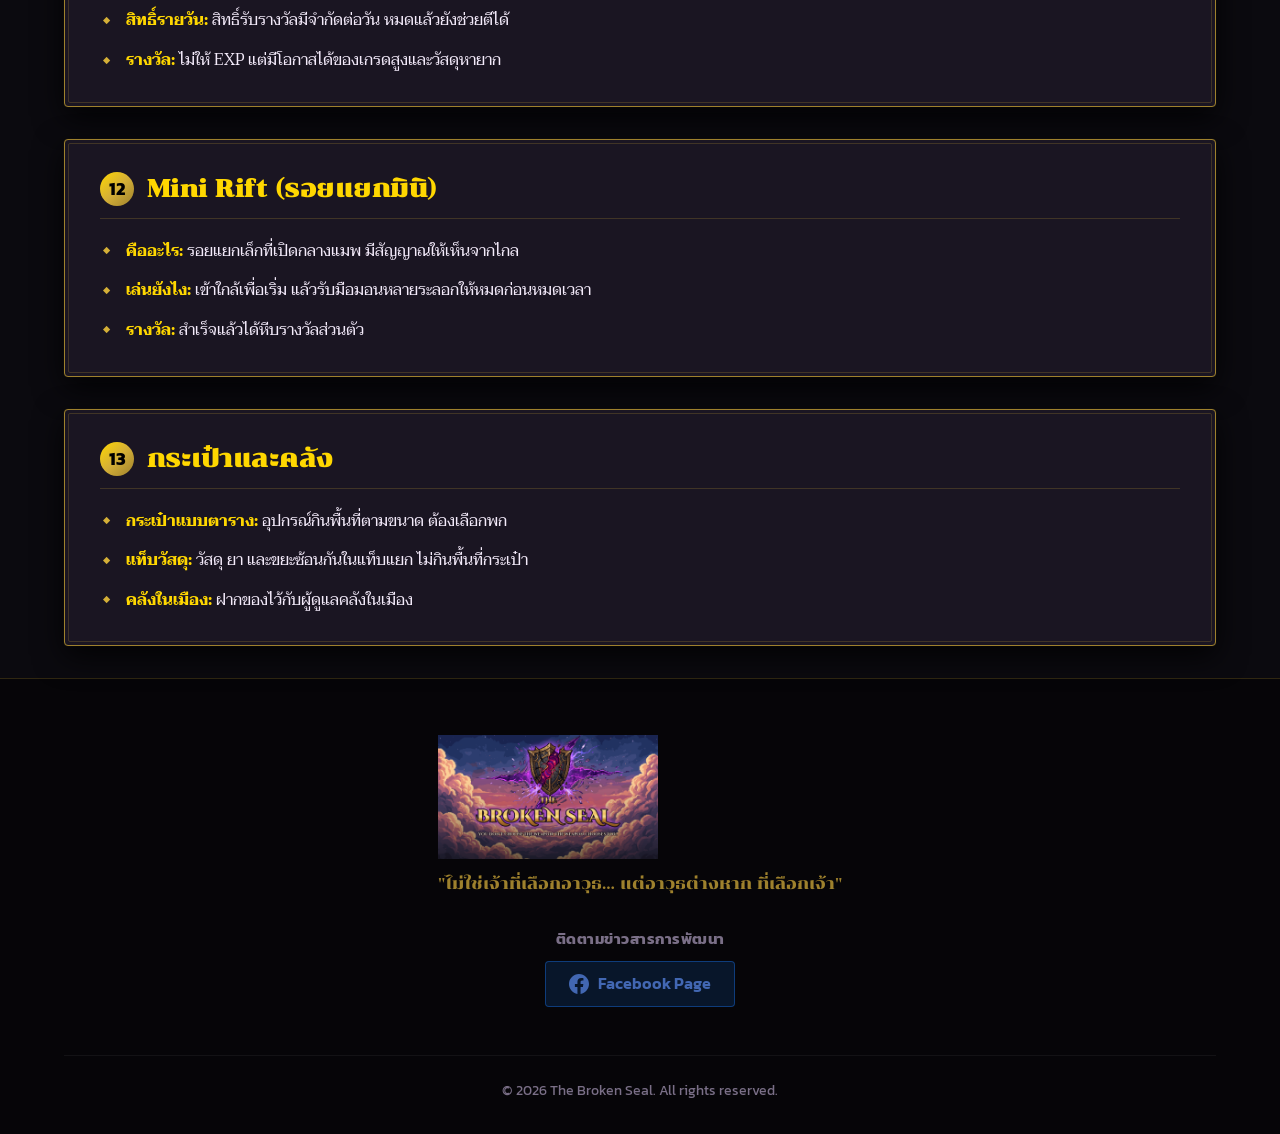
==== commit 85046b73: "Monsters: more of them, buttons knock them out, tap hint" ====
--- a/guide.html
+++ b/guide.html
@@ -11,7 +11,7 @@
     <link rel="preconnect" href="https://fonts.gstatic.com" crossorigin>
     <link href="https://fonts.googleapis.com/css2?family=Chonburi&family=Cinzel+Decorative:wght@700;900&family=Kanit:wght@400;500;600;700&family=Taviraj:ital,wght@0,300;0,400;0,600;0,700;1,400&display=swap" rel="stylesheet">
     
-    <link rel="stylesheet" href="style.css">
+    <link rel="stylesheet" href="style.css?v=20261029d">
 </head>
 <body class="theme-dark lang-th">
 
@@ -639,6 +639,6 @@
     </footer>
 
     <script src="main.js"></script>
-    <script src="extras.js"></script>
+    <script src="extras.js?v=20261029d"></script>
 </body>
 </html>
--- a/style.css
+++ b/style.css
@@ -1532,3 +1532,10 @@
 @keyframes monsterPop { from { transform: translateY(0); opacity: 1; } to { transform: translateY(-40px); opacity: 0; } }
 @media (prefers-reduced-motion: reduce) { .monster-layer, .monster-toggle { display: none; } }
 .ult-teaser { max-width: 820px; margin: 1rem auto 0; text-align: center; color: var(--rift-glow); font-style: italic; }
+.monster-hint {
+    position: absolute; white-space: nowrap; pointer-events: none;
+    font-family: var(--font-ui); font-size: 13px; font-weight: 700; color: #1a1205;
+    background: var(--gold-gradient); padding: 2px 8px; border-radius: 999px;
+    animation: monsterHint 1s ease-in-out infinite alternate;
+}
+@keyframes monsterHint { from { transform: translate(-50%, 0); } to { transform: translate(-50%, -6px); } }
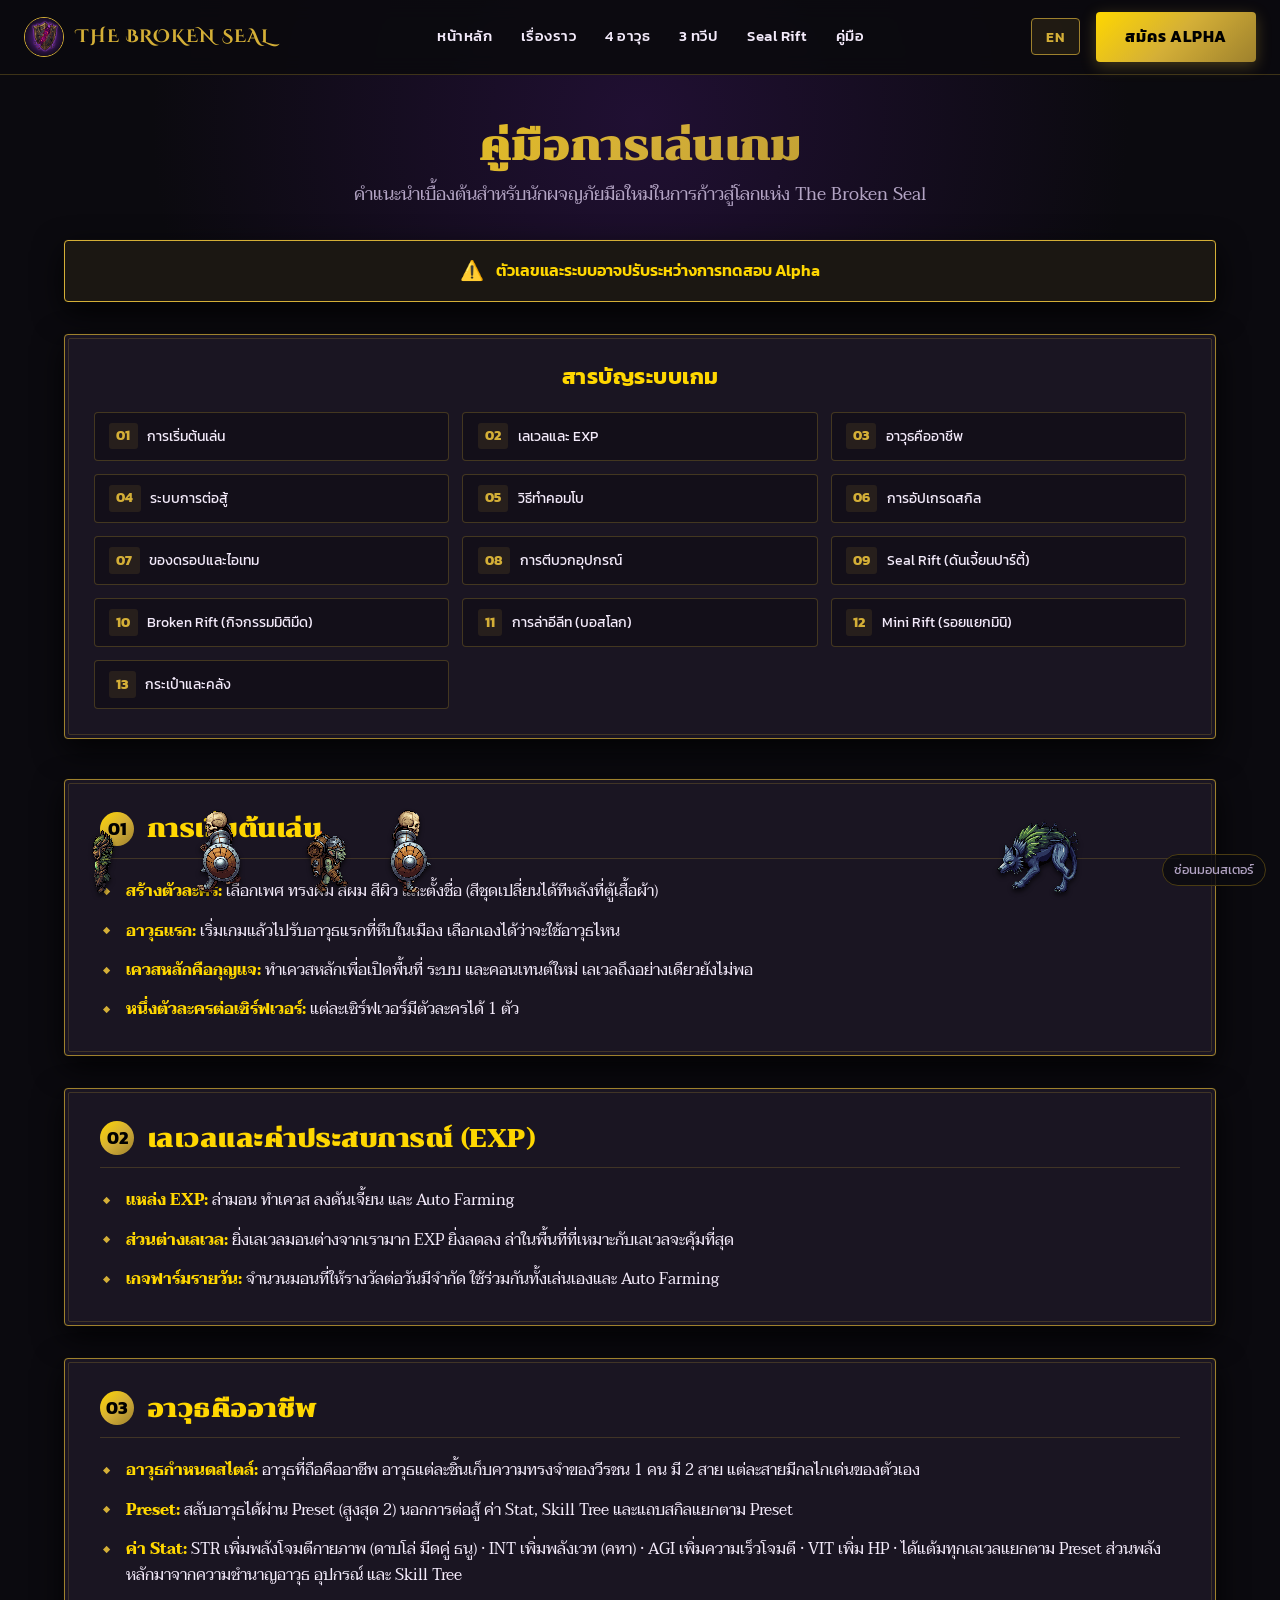
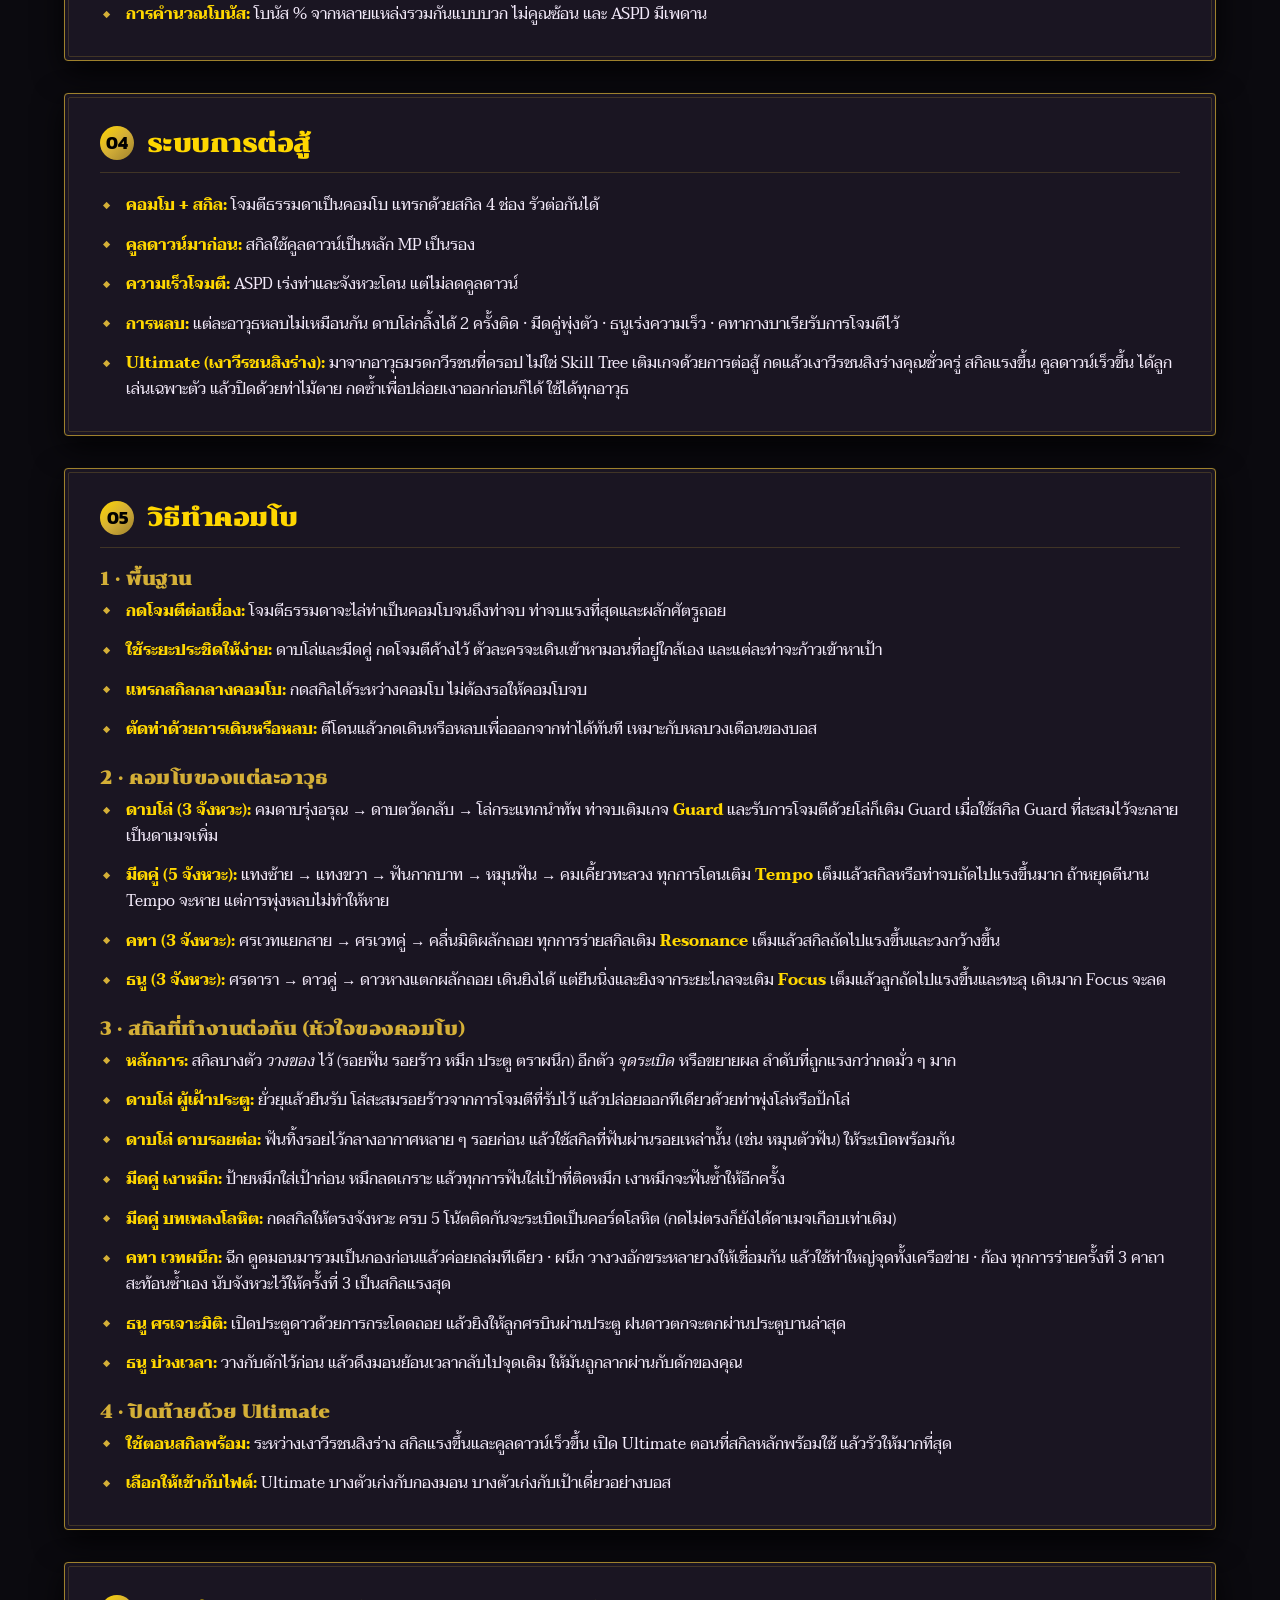
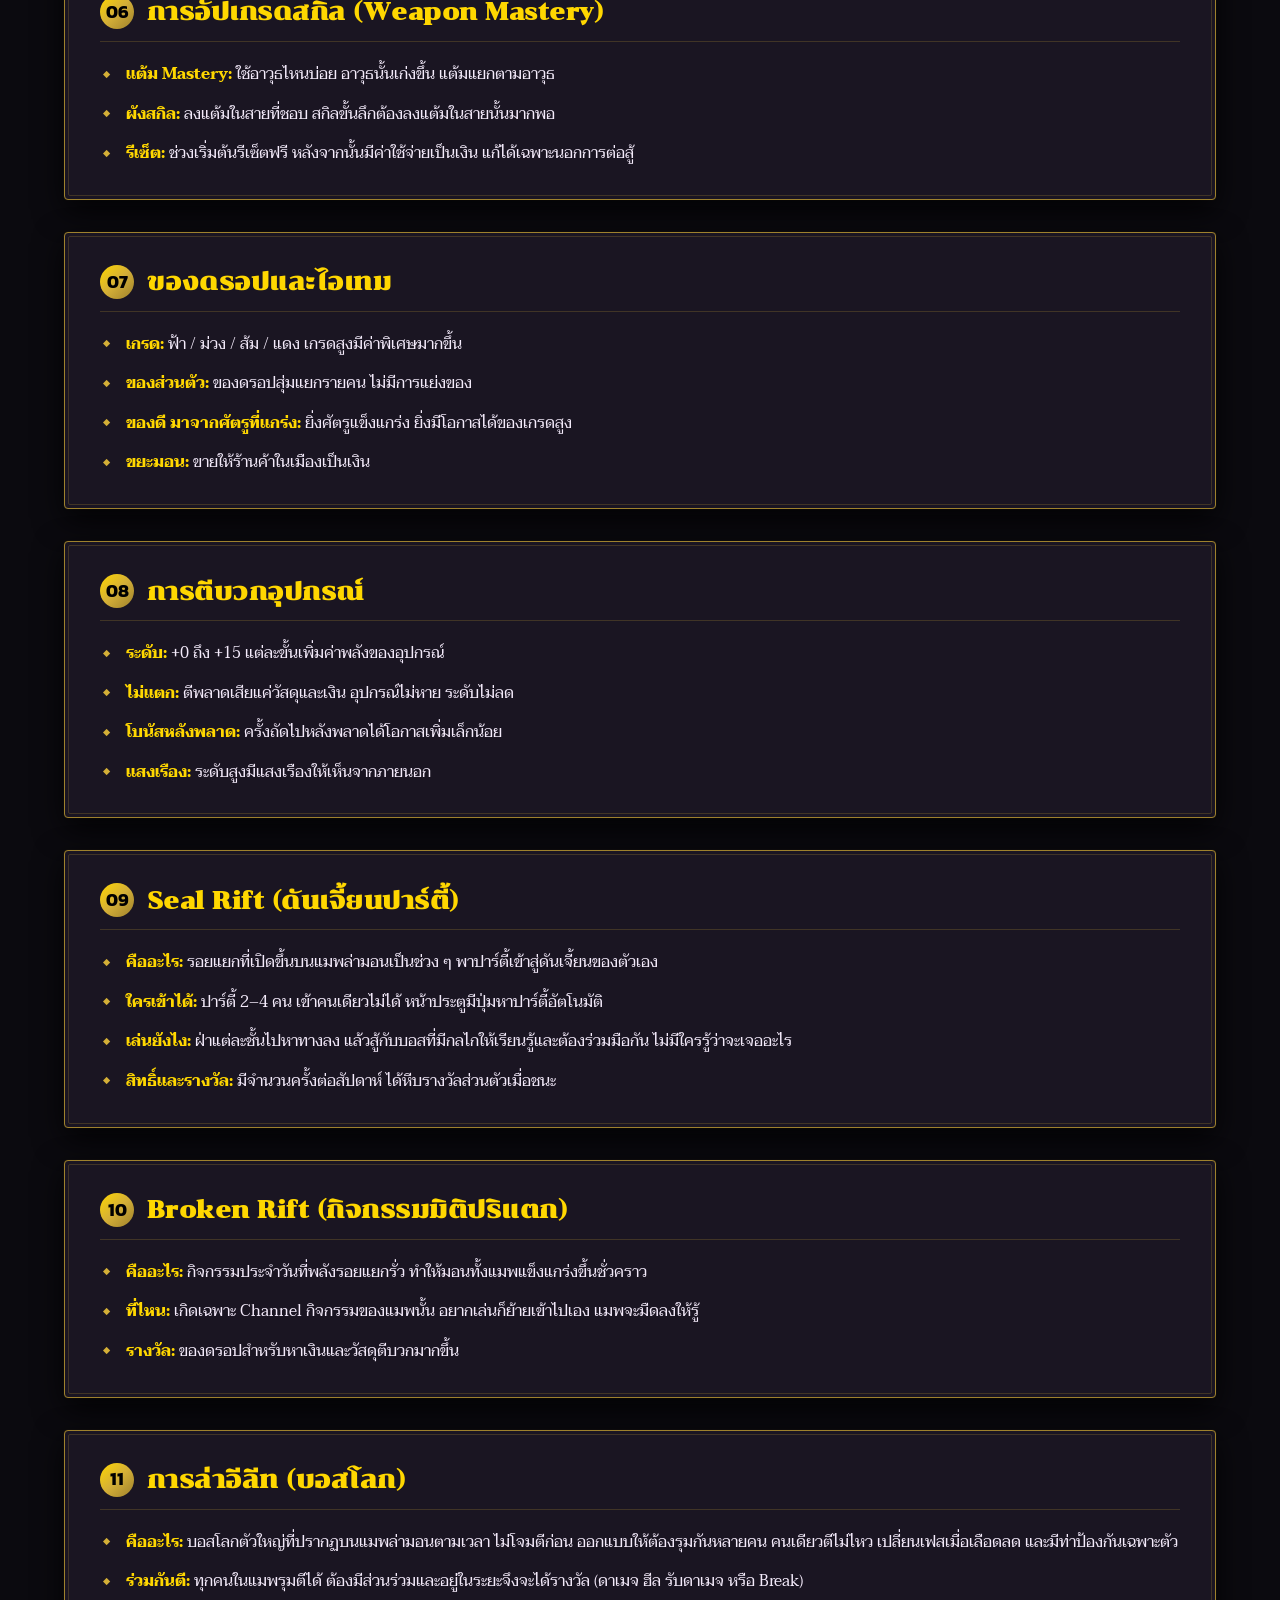
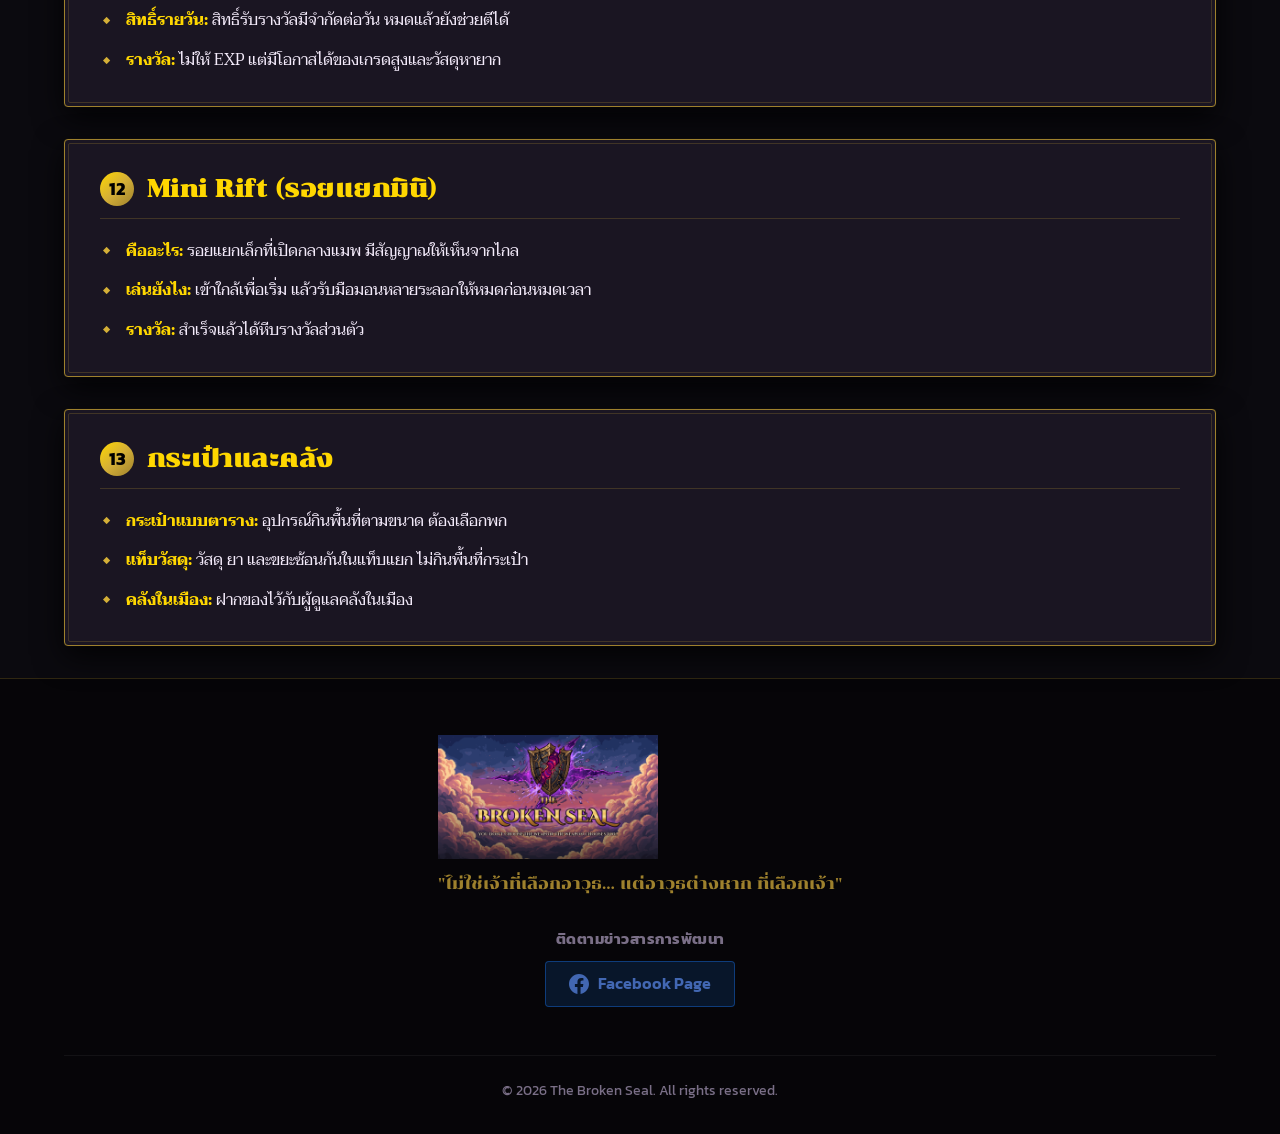
==== commit 8ba952c4: "Cloudflare Web Analytics on every page" ====
--- a/guide.html
+++ b/guide.html
@@ -640,5 +640,6 @@
 
     <script src="main.js"></script>
     <script src="extras.js?v=20261029d"></script>
+    <!-- Cloudflare Web Analytics --><script type='module' src='https://static.cloudflareinsights.com/beacon.min.js' data-cf-beacon='{"token": "aaf0d91f701942b8920fa7b689e79f5c"}'></script><!-- End Cloudflare Web Analytics -->
 </body>
 </html>
--- a/style.css
+++ b/style.css
@@ -1161,9 +1161,23 @@
 /* Header fit (Claude): nav links never break mid-word; on phones the brand name shrinks to one line and the
    top sign-up button hides (the hero and the sign-up section carry their own buttons). */
 .main-nav a { white-space: nowrap; }
+/* 769-1100 px: eight links + EN + sign-up do not fit beside the brand (the name wrapped over the links at ~800 px),
+   so tablets and narrow windows use the same drop-down menu as phones but keep the sign-up button. */
 @media (max-width: 1100px) and (min-width: 769px) {
-    .main-nav a { font-size: 0.85rem; padding-left: 0.4rem; padding-right: 0.4rem; }
-    .brand-name { font-size: 1rem; }
+    .brand-name { font-size: 1rem; white-space: nowrap; }
+    .main-nav {
+        position: absolute;
+        top: 100%;
+        left: 0;
+        width: 100%;
+        background: rgba(11, 10, 15, 0.98);
+        border-bottom: 1px solid var(--gold-muted);
+        padding: 1.5rem;
+        display: none;
+    }
+    .main-nav.open { display: block; }
+    .main-nav ul { flex-direction: column; gap: 1.2rem; align-items: flex-start; }
+    .mobile-menu-toggle { display: flex; }
 }
 @media (max-width: 768px) {
     .brand-name { font-size: 0.95rem; white-space: nowrap; }
@@ -1539,3 +1553,6 @@
     animation: monsterHint 1s ease-in-out infinite alternate;
 }
 @keyframes monsterHint { from { transform: translate(-50%, 0); } to { transform: translate(-50%, -6px); } }
+
+/* Weapon skills + Elite cards: pill rows under the lead text */
+.weapon-skill-list { justify-content: center; margin: 1.25rem auto 0; max-width: 900px; }
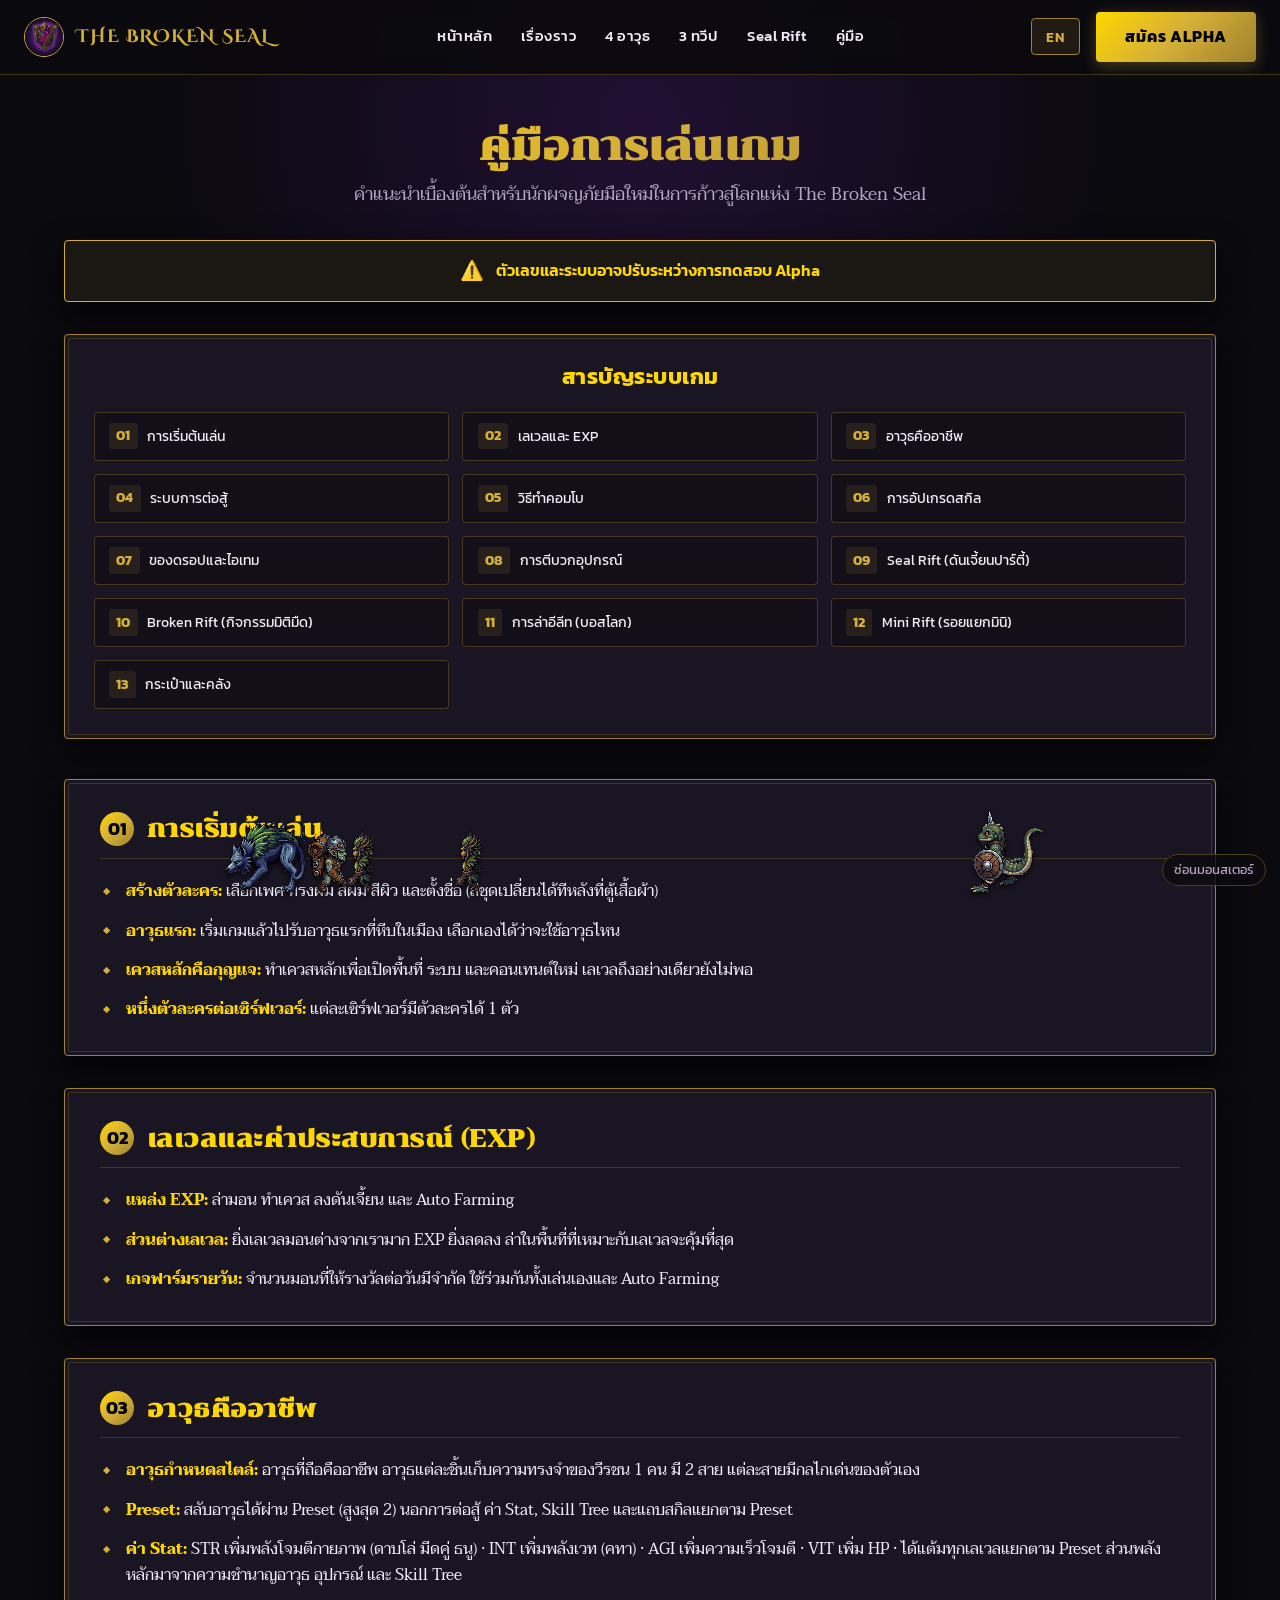
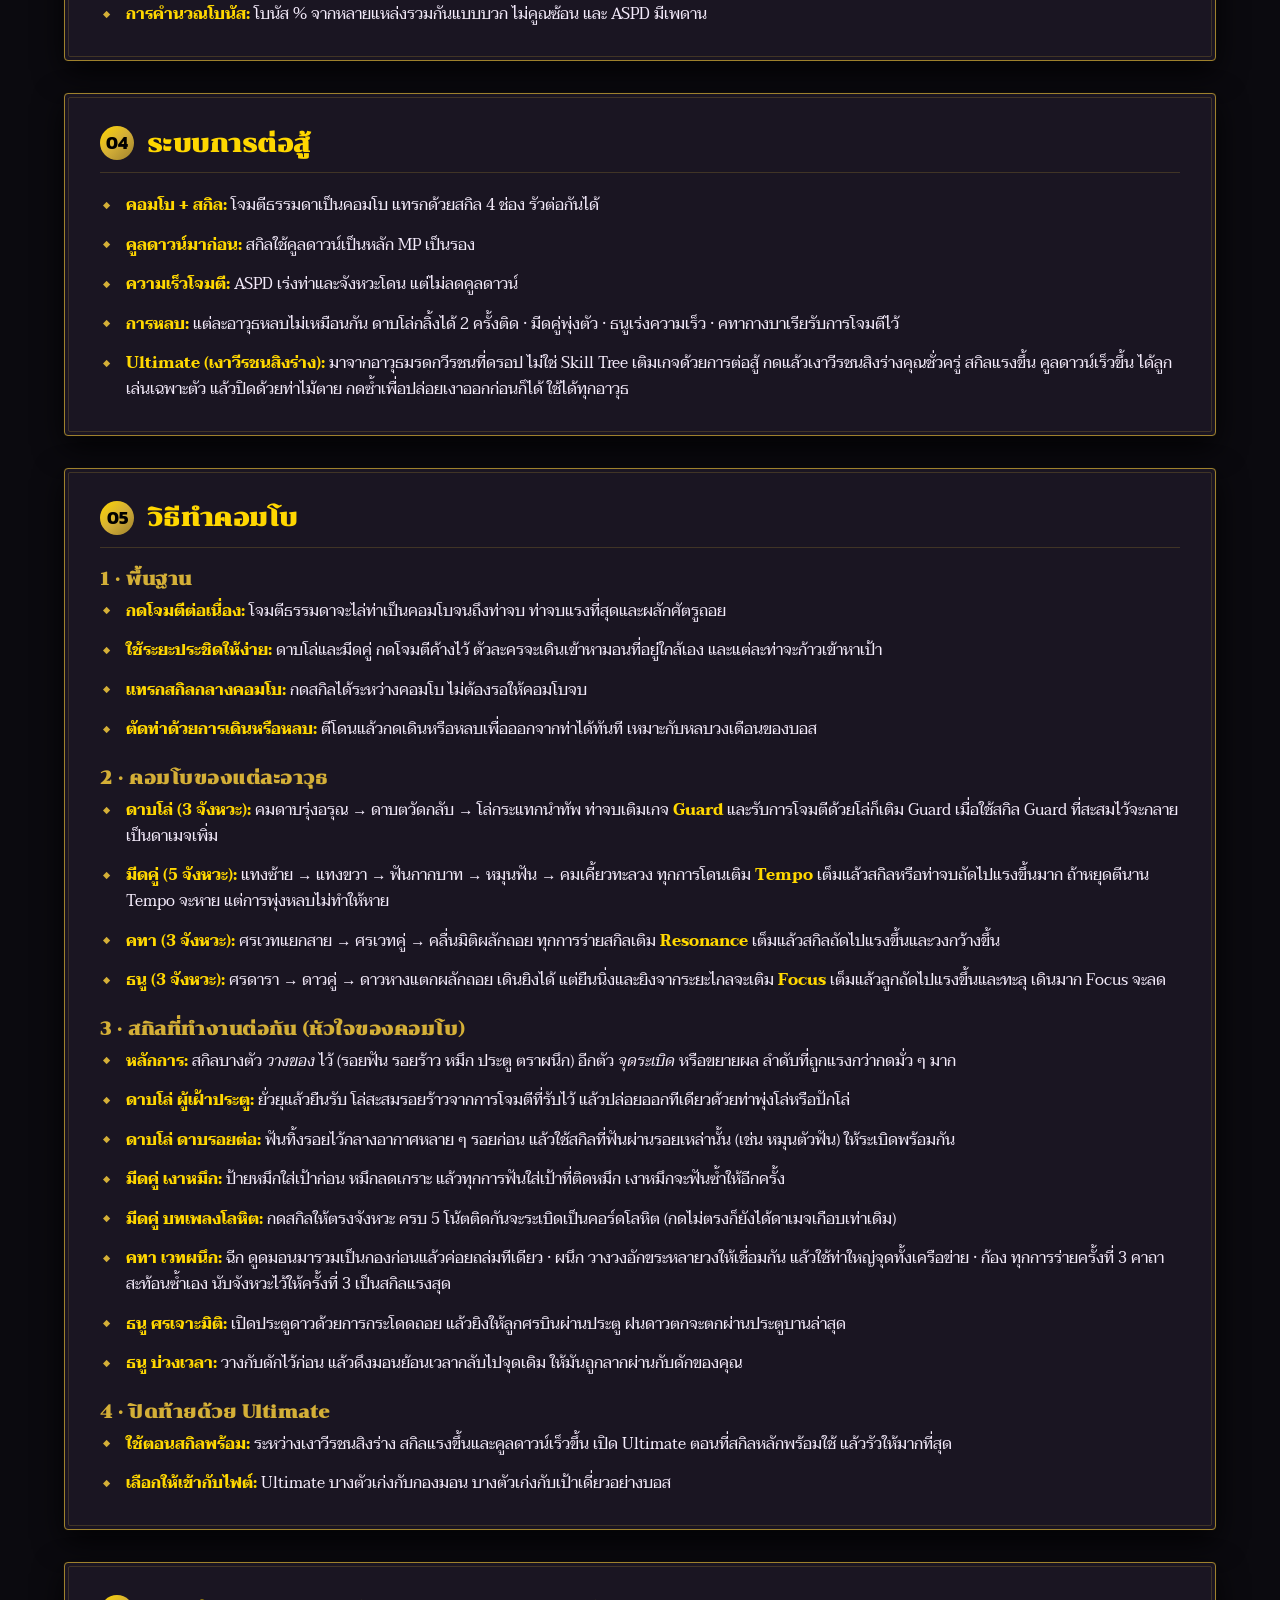
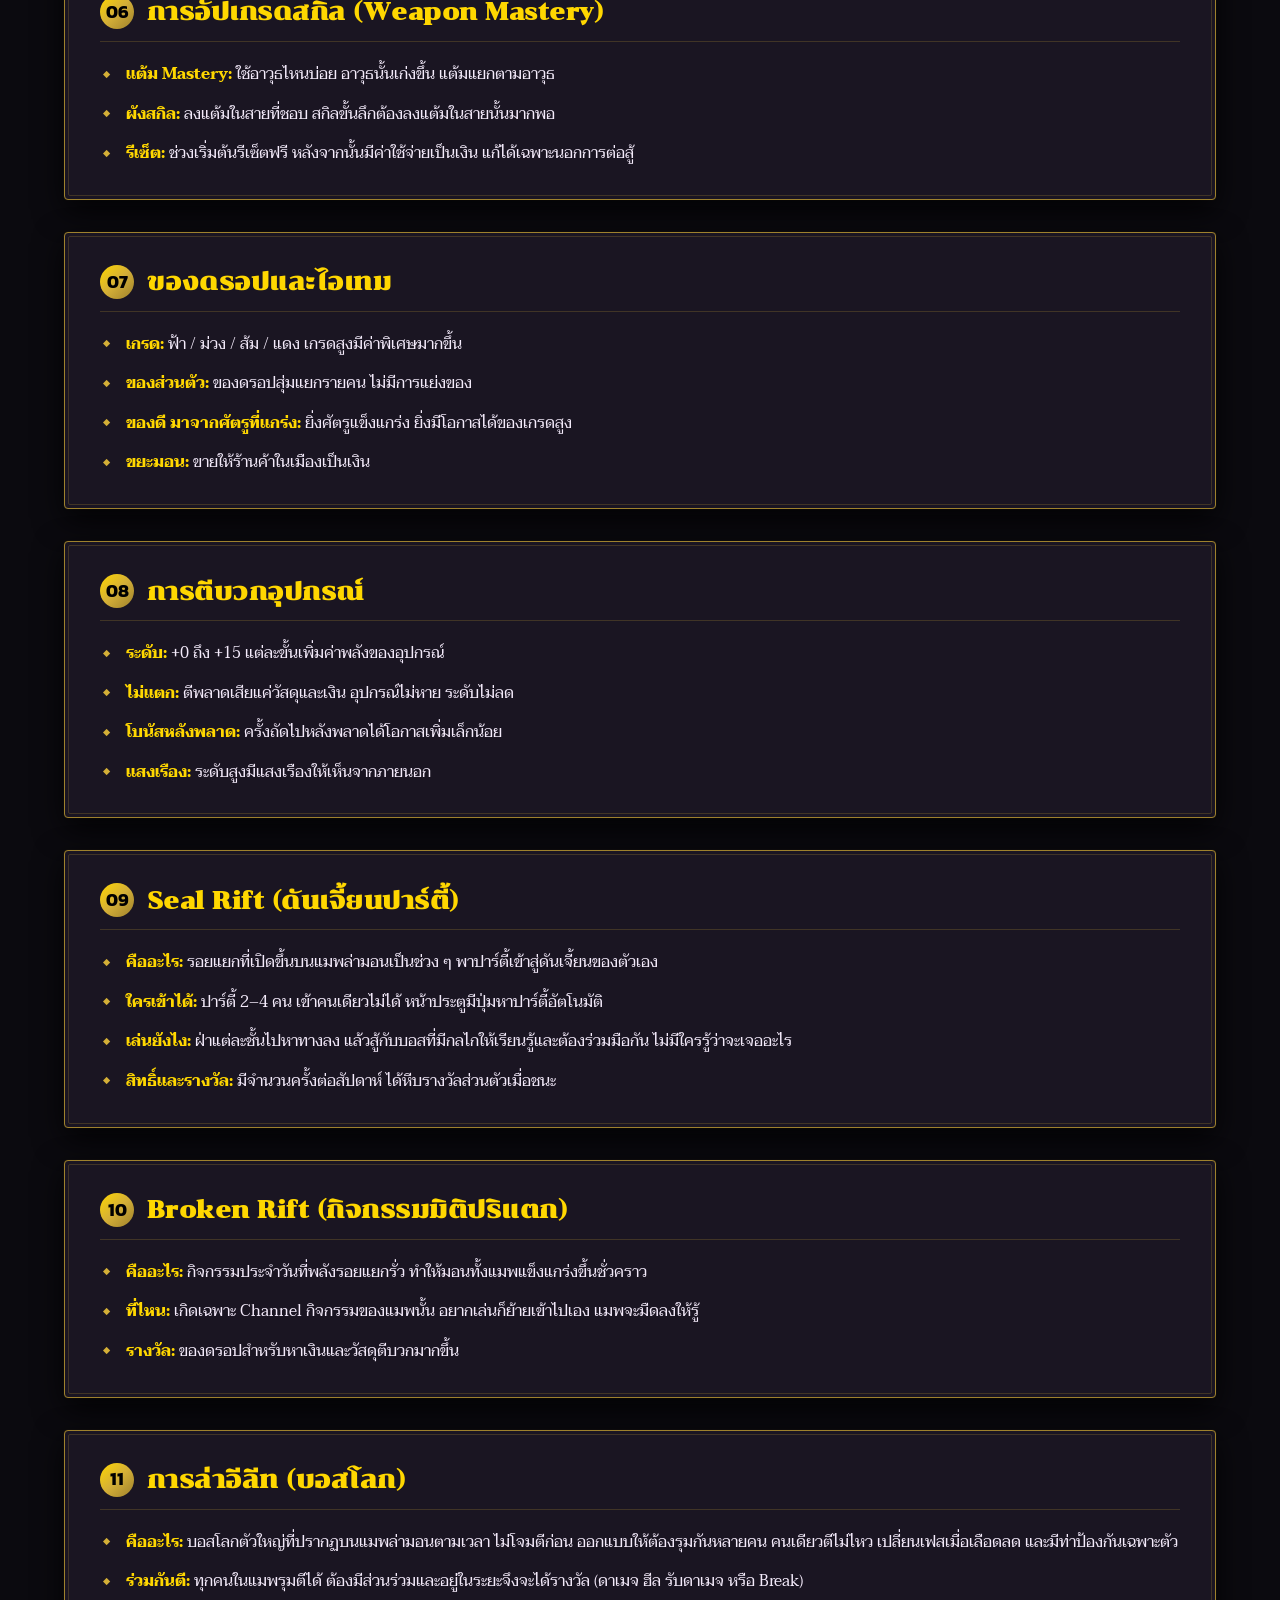
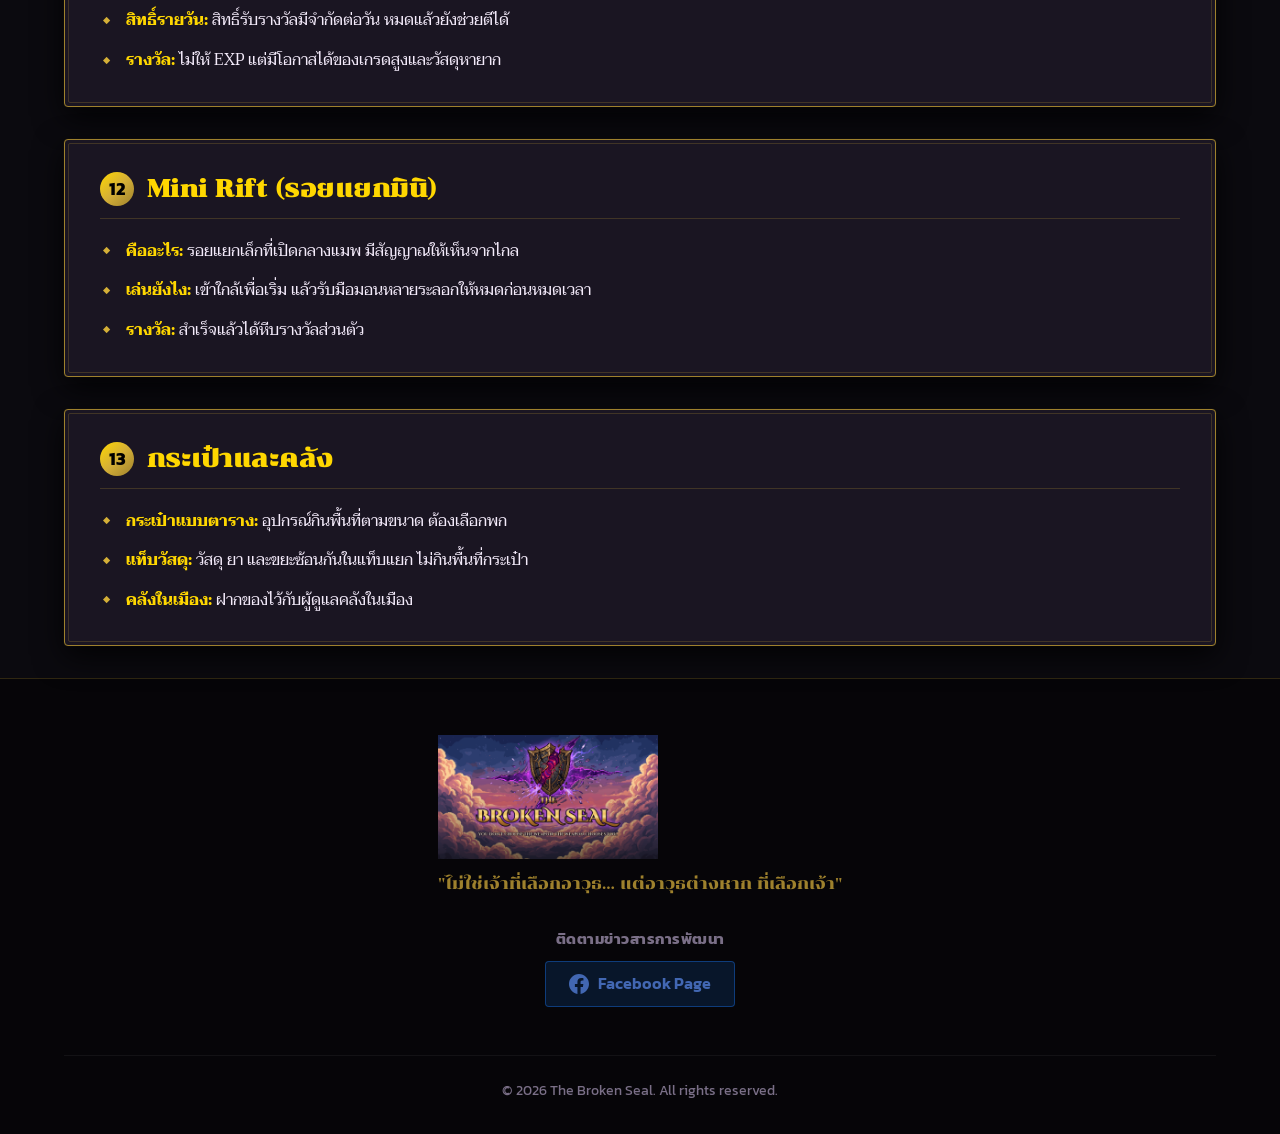
==== commit 4ab69580: "Promise card centred; style.css version bump" ====
--- a/guide.html
+++ b/guide.html
@@ -11,7 +11,7 @@
     <link rel="preconnect" href="https://fonts.gstatic.com" crossorigin>
     <link href="https://fonts.googleapis.com/css2?family=Chonburi&family=Cinzel+Decorative:wght@700;900&family=Kanit:wght@400;500;600;700&family=Taviraj:ital,wght@0,300;0,400;0,600;0,700;1,400&display=swap" rel="stylesheet">
     
-    <link rel="stylesheet" href="style.css?v=20261029d">
+    <link rel="stylesheet" href="style.css?v=20261103a">
 </head>
 <body class="theme-dark lang-th">
 
--- a/style.css
+++ b/style.css
@@ -546,6 +546,13 @@
     align-items: start;
 }
 
+/* The promise is one card: one centred column at a reading width, not the story's two columns */
+#pledge .story-grid {
+    grid-template-columns: minmax(0, 1fr);
+    max-width: 860px;
+    margin-inline: auto;
+}
+
 .story-card {
     padding: 2.5rem;
 }
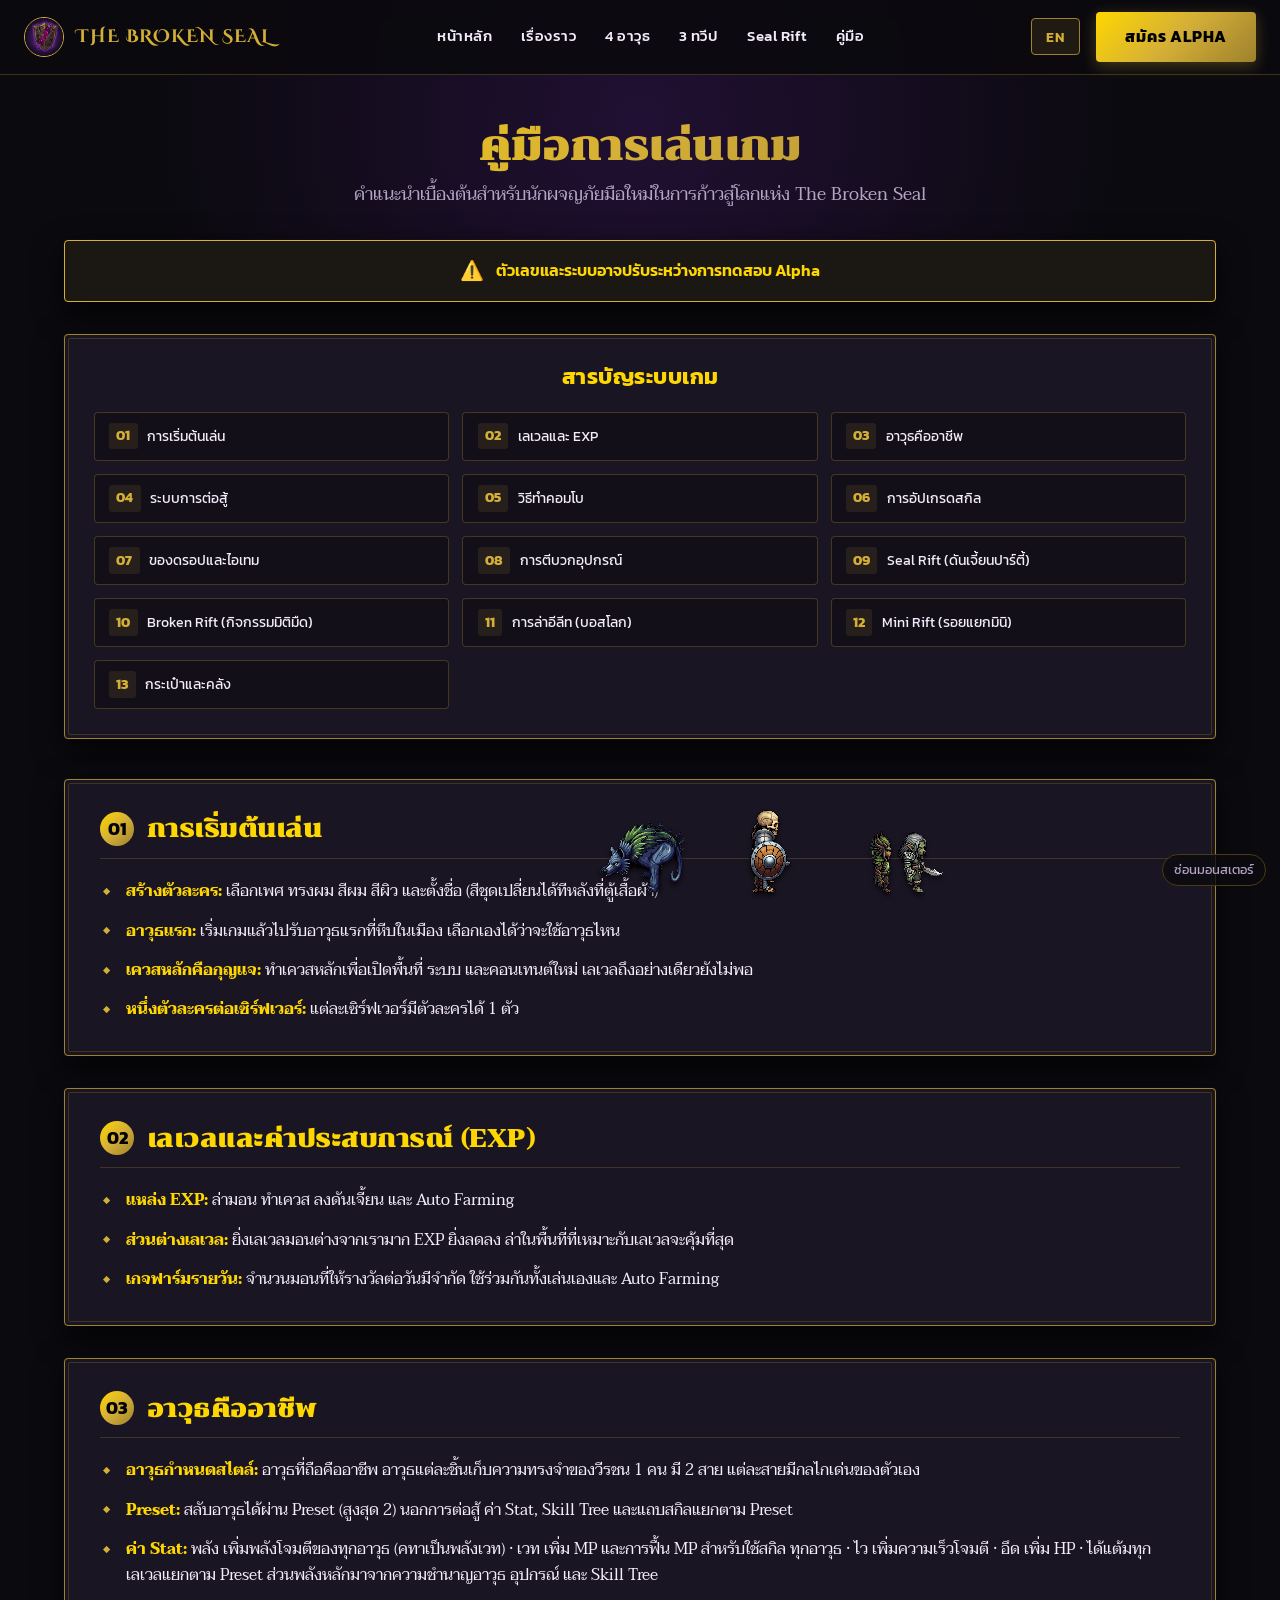
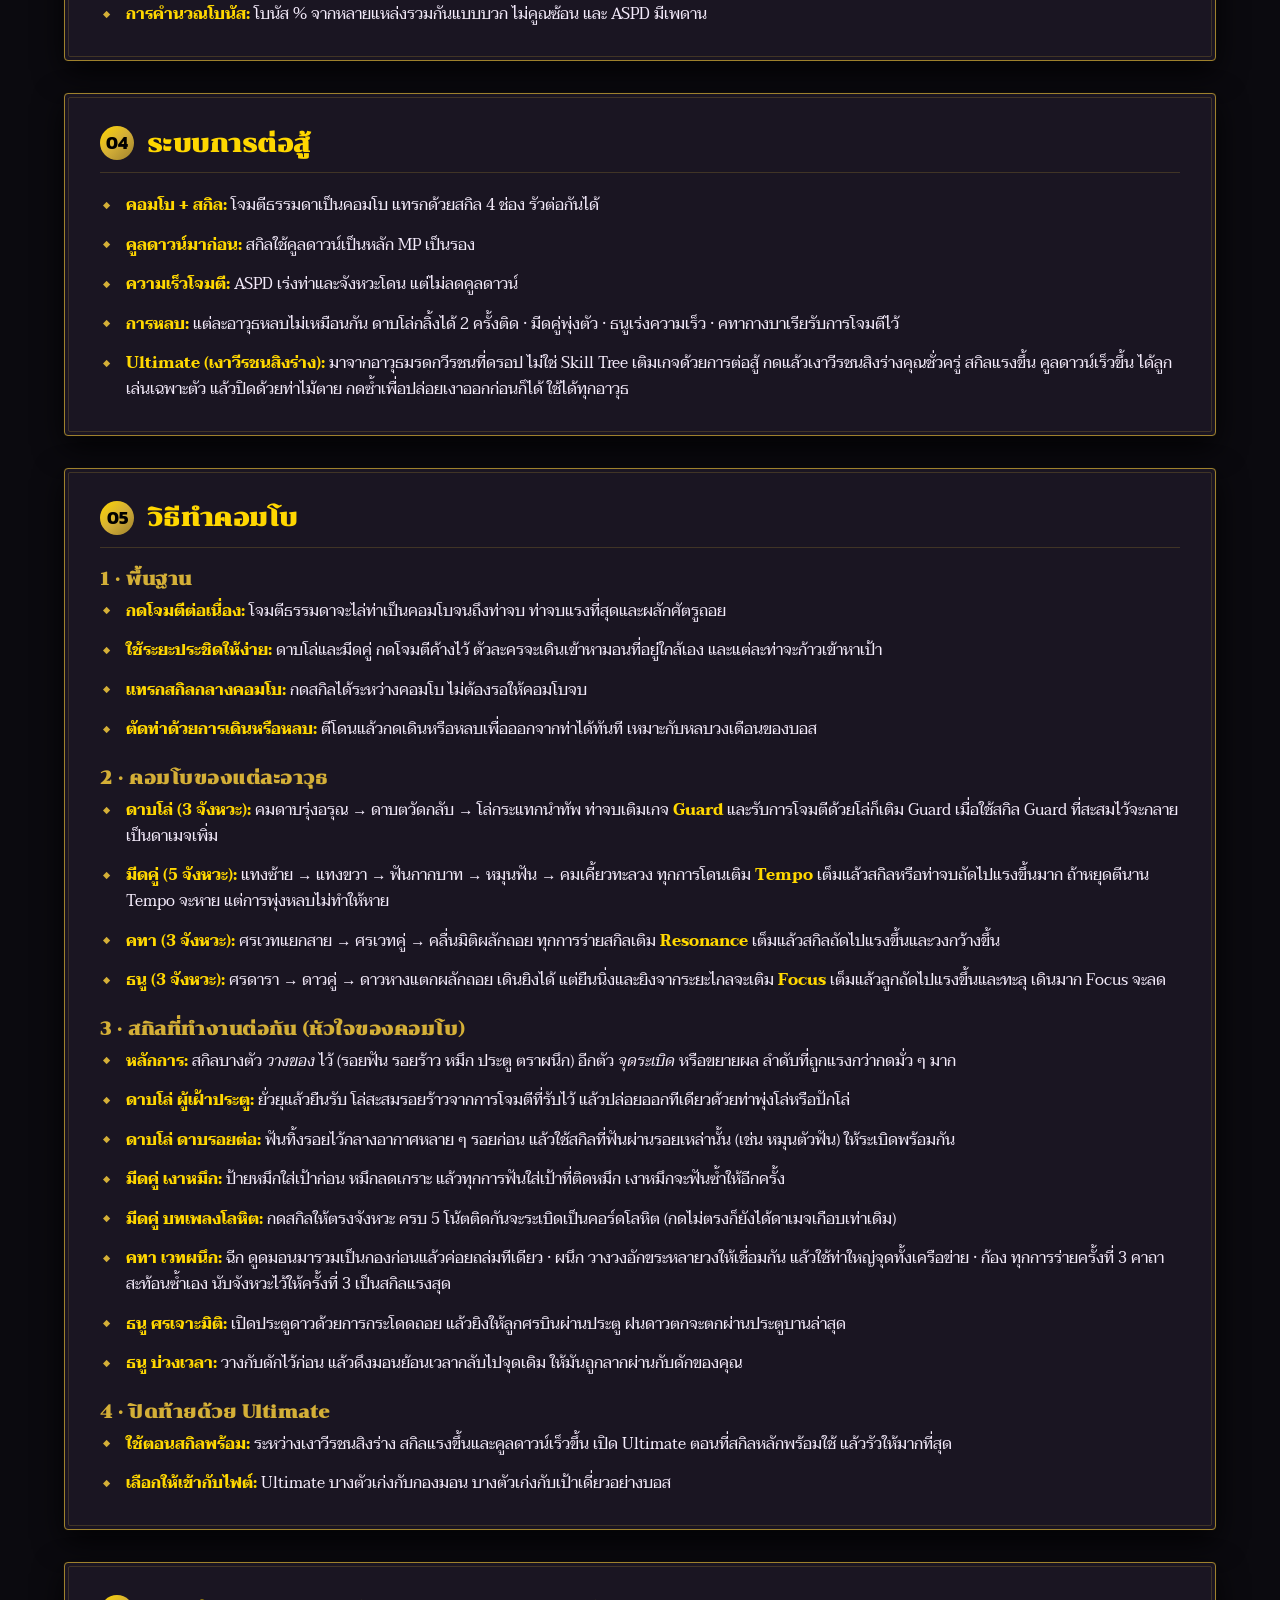
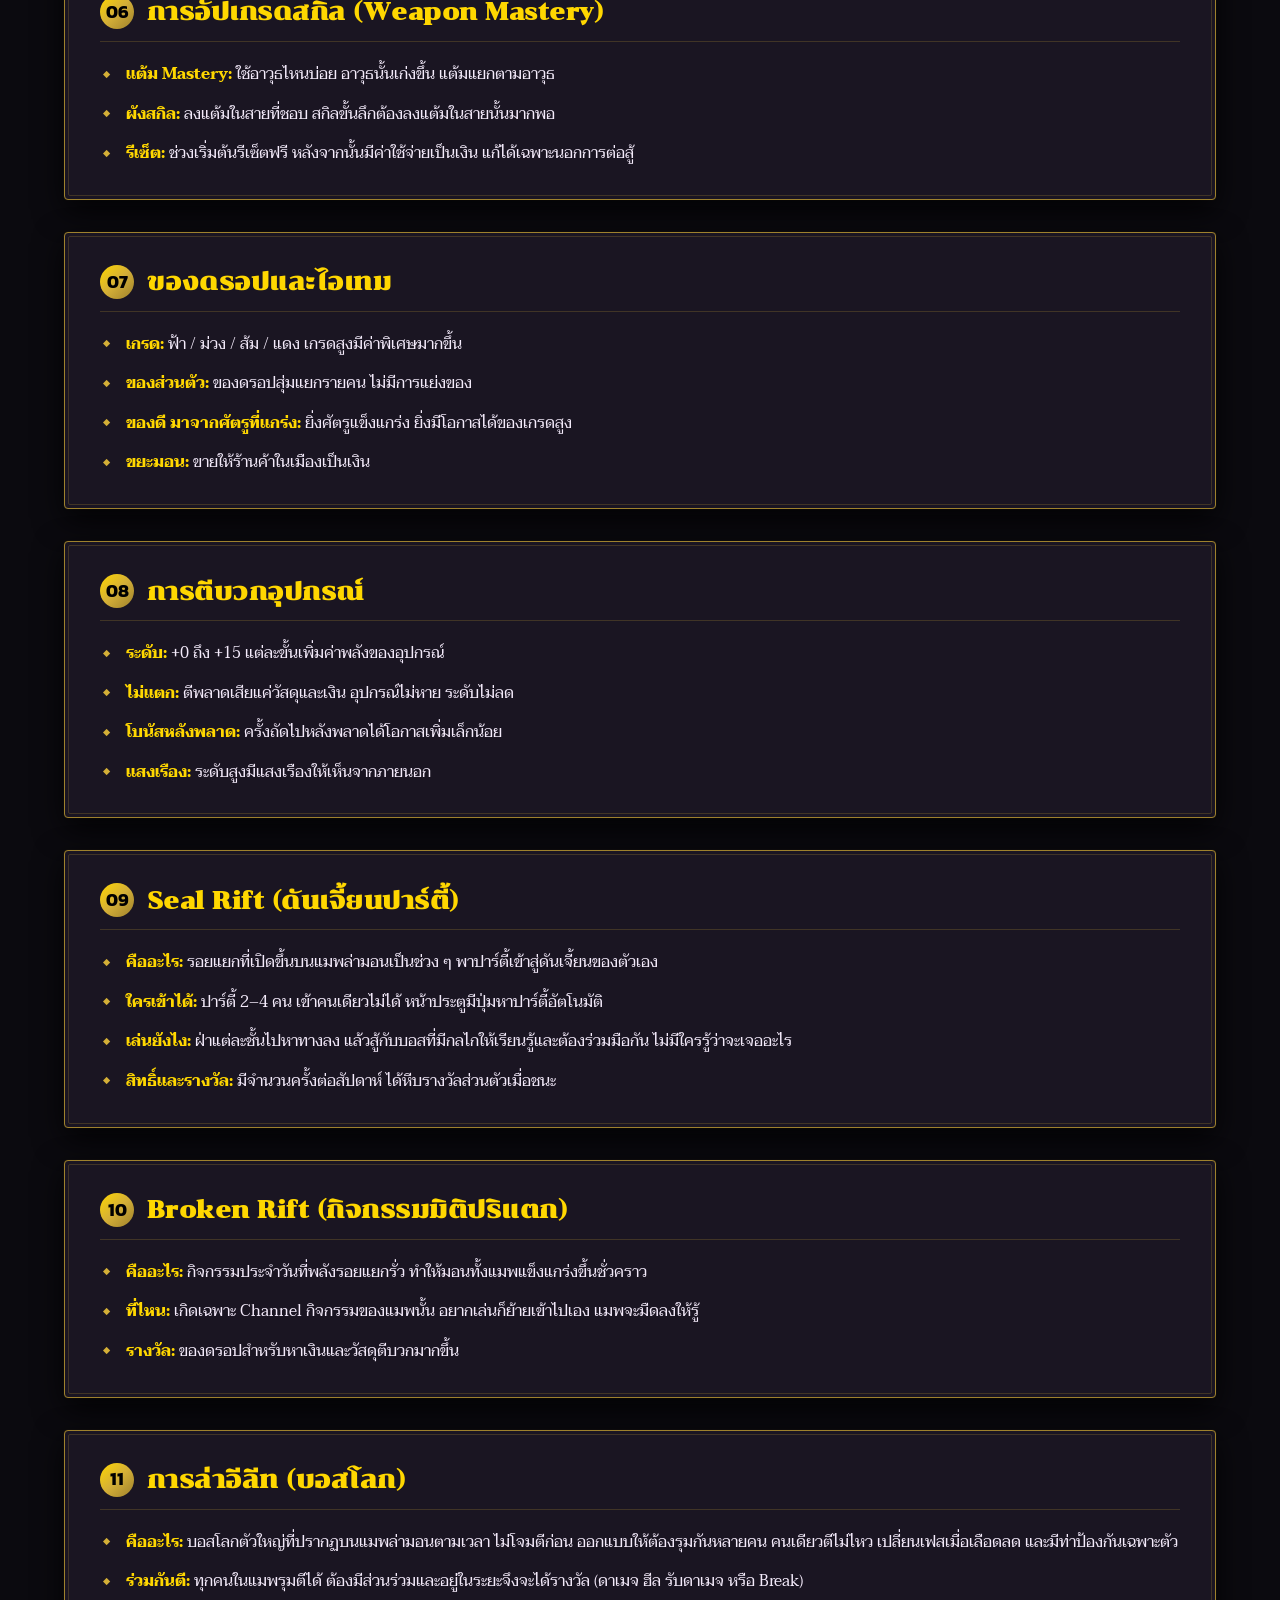
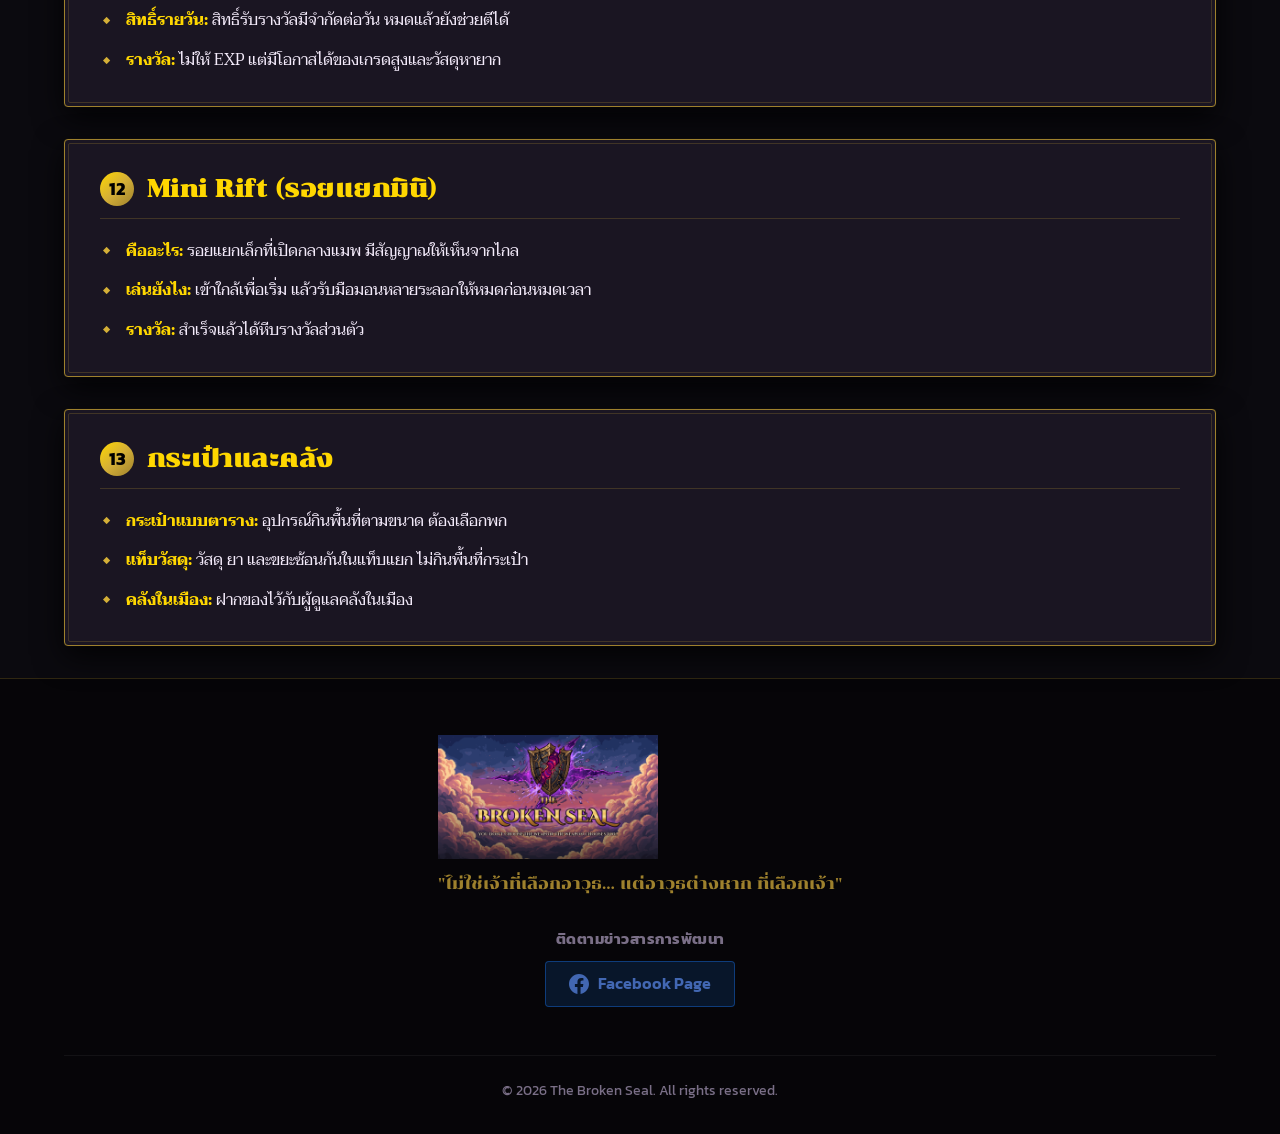
==== commit 02f3ad26: "Alpha 17 Nov 18:00 - 1 Dec 23:59: dates, download links (Windows/Mac/Android), privacy/terms/credits" ====
--- a/guide.html
+++ b/guide.html
@@ -11,7 +11,7 @@
     <link rel="preconnect" href="https://fonts.gstatic.com" crossorigin>
     <link href="https://fonts.googleapis.com/css2?family=Chonburi&family=Cinzel+Decorative:wght@700;900&family=Kanit:wght@400;500;600;700&family=Taviraj:ital,wght@0,300;0,400;0,600;0,700;1,400&display=swap" rel="stylesheet">
     
-    <link rel="stylesheet" href="style.css?v=20261103a">
+    <link rel="stylesheet" href="style.css?v=20261104b">
 </head>
 <body class="theme-dark lang-th">
 
@@ -245,8 +245,8 @@
                             <span class="lang-en"><strong>Presets:</strong> Switch weapons through presets (up to 2) out of combat; stats, tree and skill bar are kept per preset.</span>
                         </li>
                         <li>
-                            <span class="lang-th"><strong>ค่า Stat:</strong> STR เพิ่มพลังโจมตีกายภาพ (ดาบโล่ มีดคู่ ธนู) · INT เพิ่มพลังเวท (คทา) · AGI เพิ่มความเร็วโจมตี · VIT เพิ่ม HP · ได้แต้มทุกเลเวลแยกตาม Preset ส่วนพลังหลักมาจากความชำนาญอาวุธ อุปกรณ์ และ Skill Tree</span>
-                            <span class="lang-en"><strong>Stats:</strong> STR raises physical attack (sword &amp; shield, daggers, bow) · INT raises magic attack (staff) · AGI raises attack speed · VIT raises HP · points come every level, per preset, while most of your power comes from weapon mastery, gear and the skill tree.</span>
+                            <span class="lang-th"><strong>ค่า Stat:</strong> พลัง เพิ่มพลังโจมตีของทุกอาวุธ (คทาเป็นพลังเวท) · เวท เพิ่ม MP และการฟื้น MP สำหรับใช้สกิล ทุกอาวุธ · ไว เพิ่มความเร็วโจมตี · อึด เพิ่ม HP · ได้แต้มทุกเลเวลแยกตาม Preset ส่วนพลังหลักมาจากความชำนาญอาวุธ อุปกรณ์ และ Skill Tree</span>
+                            <span class="lang-en"><strong>Stats:</strong> Might raises the attack of every weapon (magic attack with the staff) · Arcane raises MP and MP regen for skills, every weapon · Swift raises attack speed · Vigor raises HP · points come every level, per preset, while most of your power comes from weapon mastery, gear and the skill tree.</span>
                         </li>
                         <li>
                             <span class="lang-th"><strong>การคำนวณโบนัส:</strong> โบนัส % จากหลายแหล่งรวมกันแบบบวก ไม่คูณซ้อน และ ASPD มีเพดาน</span>
@@ -638,7 +638,7 @@
         </div>
     </footer>
 
-    <script src="main.js"></script>
+    <script src="main.js?v=20261104a"></script>
     <script src="extras.js?v=20261029d"></script>
     <!-- Cloudflare Web Analytics --><script type='module' src='https://static.cloudflareinsights.com/beacon.min.js' data-cf-beacon='{"token": "aaf0d91f701942b8920fa7b689e79f5c"}'></script><!-- End Cloudflare Web Analytics -->
 </body>
--- a/style.css
+++ b/style.css
@@ -1563,3 +1563,33 @@
 
 /* Weapon skills + Elite cards: pill rows under the lead text */
 .weapon-skill-list { justify-content: center; margin: 1.25rem auto 0; max-width: 900px; }
+
+/* --- ALPHA COUNTDOWN + DOWNLOADS --- */
+.sr-only { position: absolute; width: 1px; height: 1px; padding: 0; margin: -1px; overflow: hidden; clip: rect(0,0,0,0); white-space: nowrap; border: 0; }
+.alpha-strip { padding: 2.5rem 0 1rem; }
+.alpha-countdown { text-align: center; padding: 1.75rem 1rem; max-width: 760px; margin: 0 auto; background: var(--bg-card); border-radius: 6px; }
+.alpha-label { font-family: var(--font-heading); color: var(--gold-primary); font-size: 1.25rem; margin-bottom: 1rem; }
+[data-phase-text][hidden], .alpha-timer[hidden] { display: none !important; }   /* label + download subtitle phase texts */
+.alpha-timer { display: flex; justify-content: center; gap: 0.75rem; }
+.alpha-unit { display: flex; flex-direction: column; align-items: center; min-width: 4.5rem; }
+.alpha-num {
+    font-family: var(--font-ui); font-weight: 700; font-size: 2.6rem; line-height: 1.1;
+    font-variant-numeric: tabular-nums; font-feature-settings: "tnum";
+    min-width: 2ch; display: inline-block; text-align: center; color: var(--gold-bright);
+}
+.alpha-cap { font-size: 0.8rem; color: var(--text-muted); text-transform: uppercase; letter-spacing: 0.5px; }
+.alpha-dates { margin-top: 1rem; font-size: 0.9rem; color: var(--text-muted); }
+.download-section { padding: 2rem 0 3rem; }
+.download-grid { display: grid; grid-template-columns: repeat(auto-fit, minmax(220px, 1fr)); gap: 1.25rem; }
+.download-card { padding: 1.5rem 1.25rem; text-align: center; display: flex; flex-direction: column; align-items: center; gap: 0.9rem; min-width: 0; }
+.download-card h3 { margin: 0; }
+.dl-btn { width: 100%; max-width: 100%; text-align: center; white-space: normal; text-transform: none; }
+.dl-btn.is-soon { background: rgba(26, 21, 34, 0.8); color: var(--text-dim); border: 1px dashed var(--gold-dark); box-shadow: none; cursor: not-allowed; pointer-events: none; }
+.dl-note { font-size: 0.9rem; color: var(--text-muted); line-height: 1.6; }
+@media (max-width: 480px) {
+    .alpha-timer { gap: 0.25rem; }
+    .alpha-unit { min-width: 0; flex: 1 1 0; }
+    .alpha-num { font-size: 2rem; }
+    .alpha-cap { font-size: 0.7rem; }
+    .alpha-label { font-size: 1.05rem; }
+}
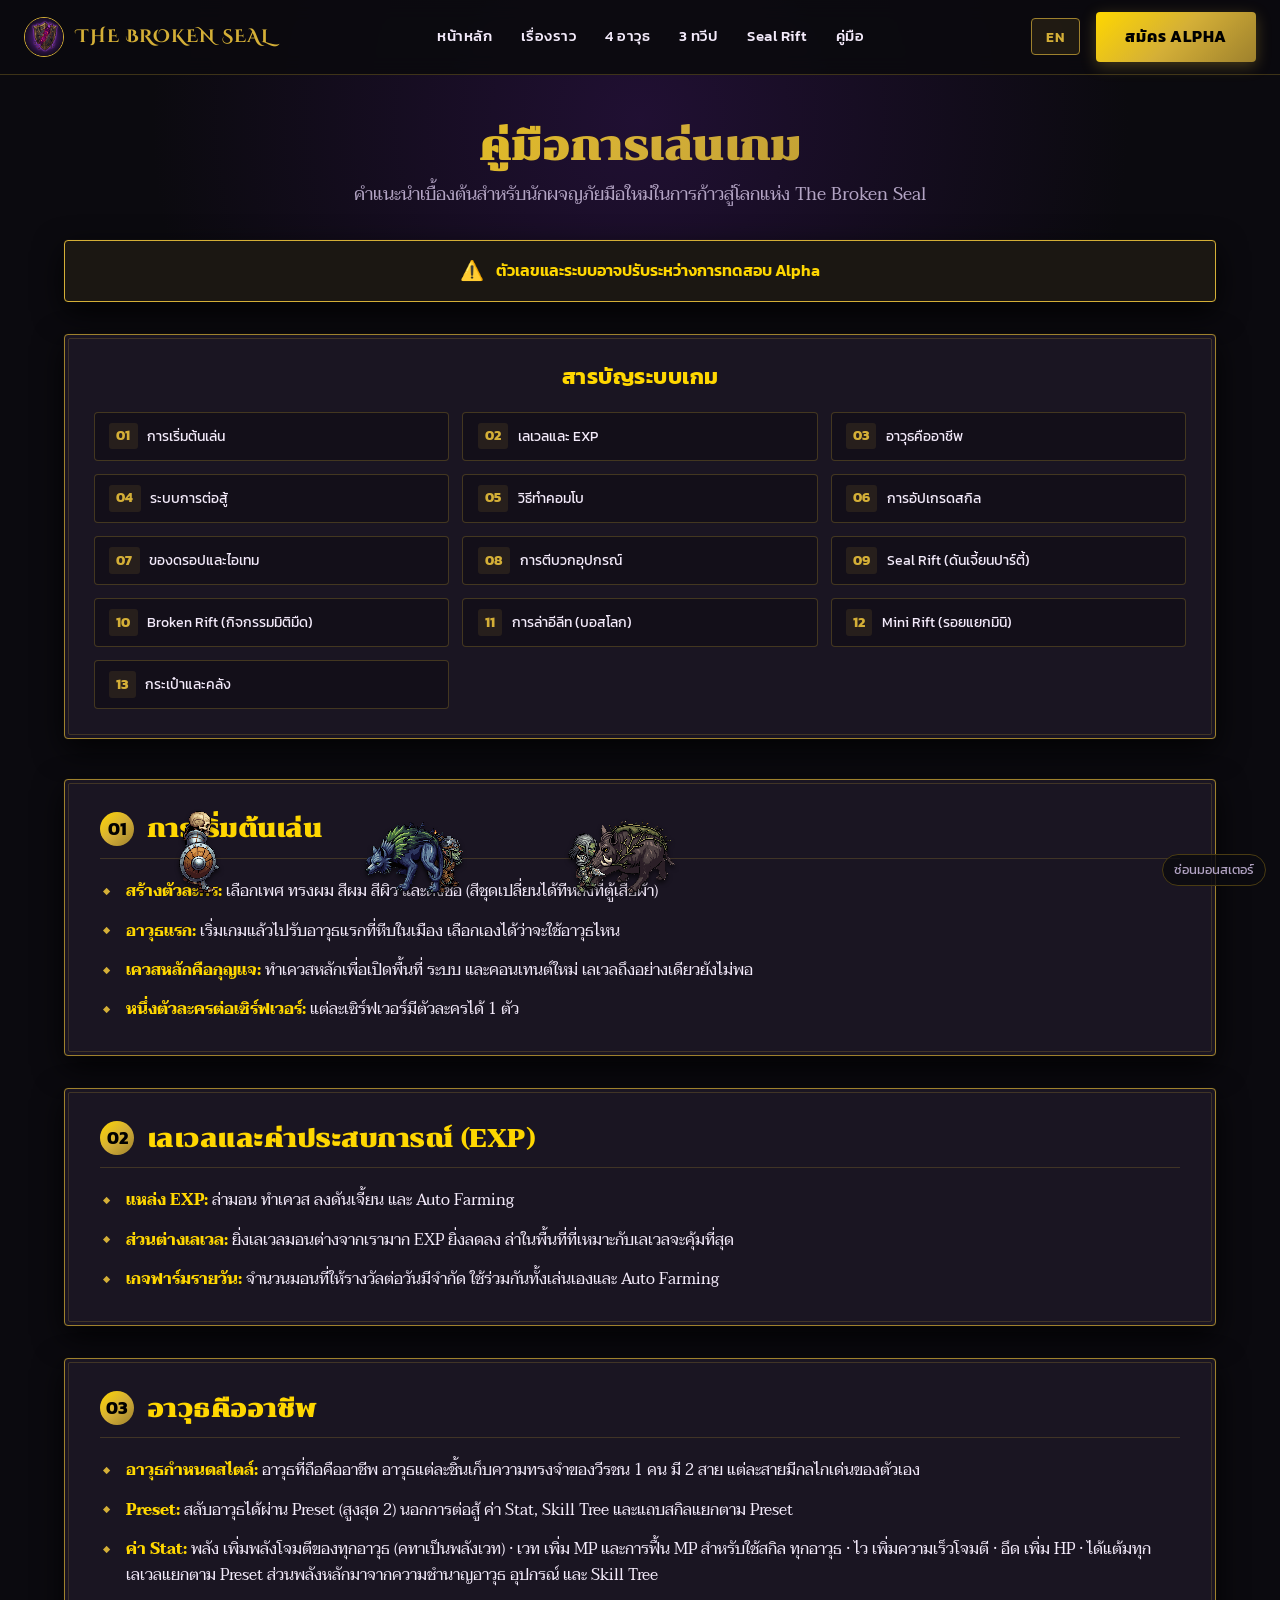
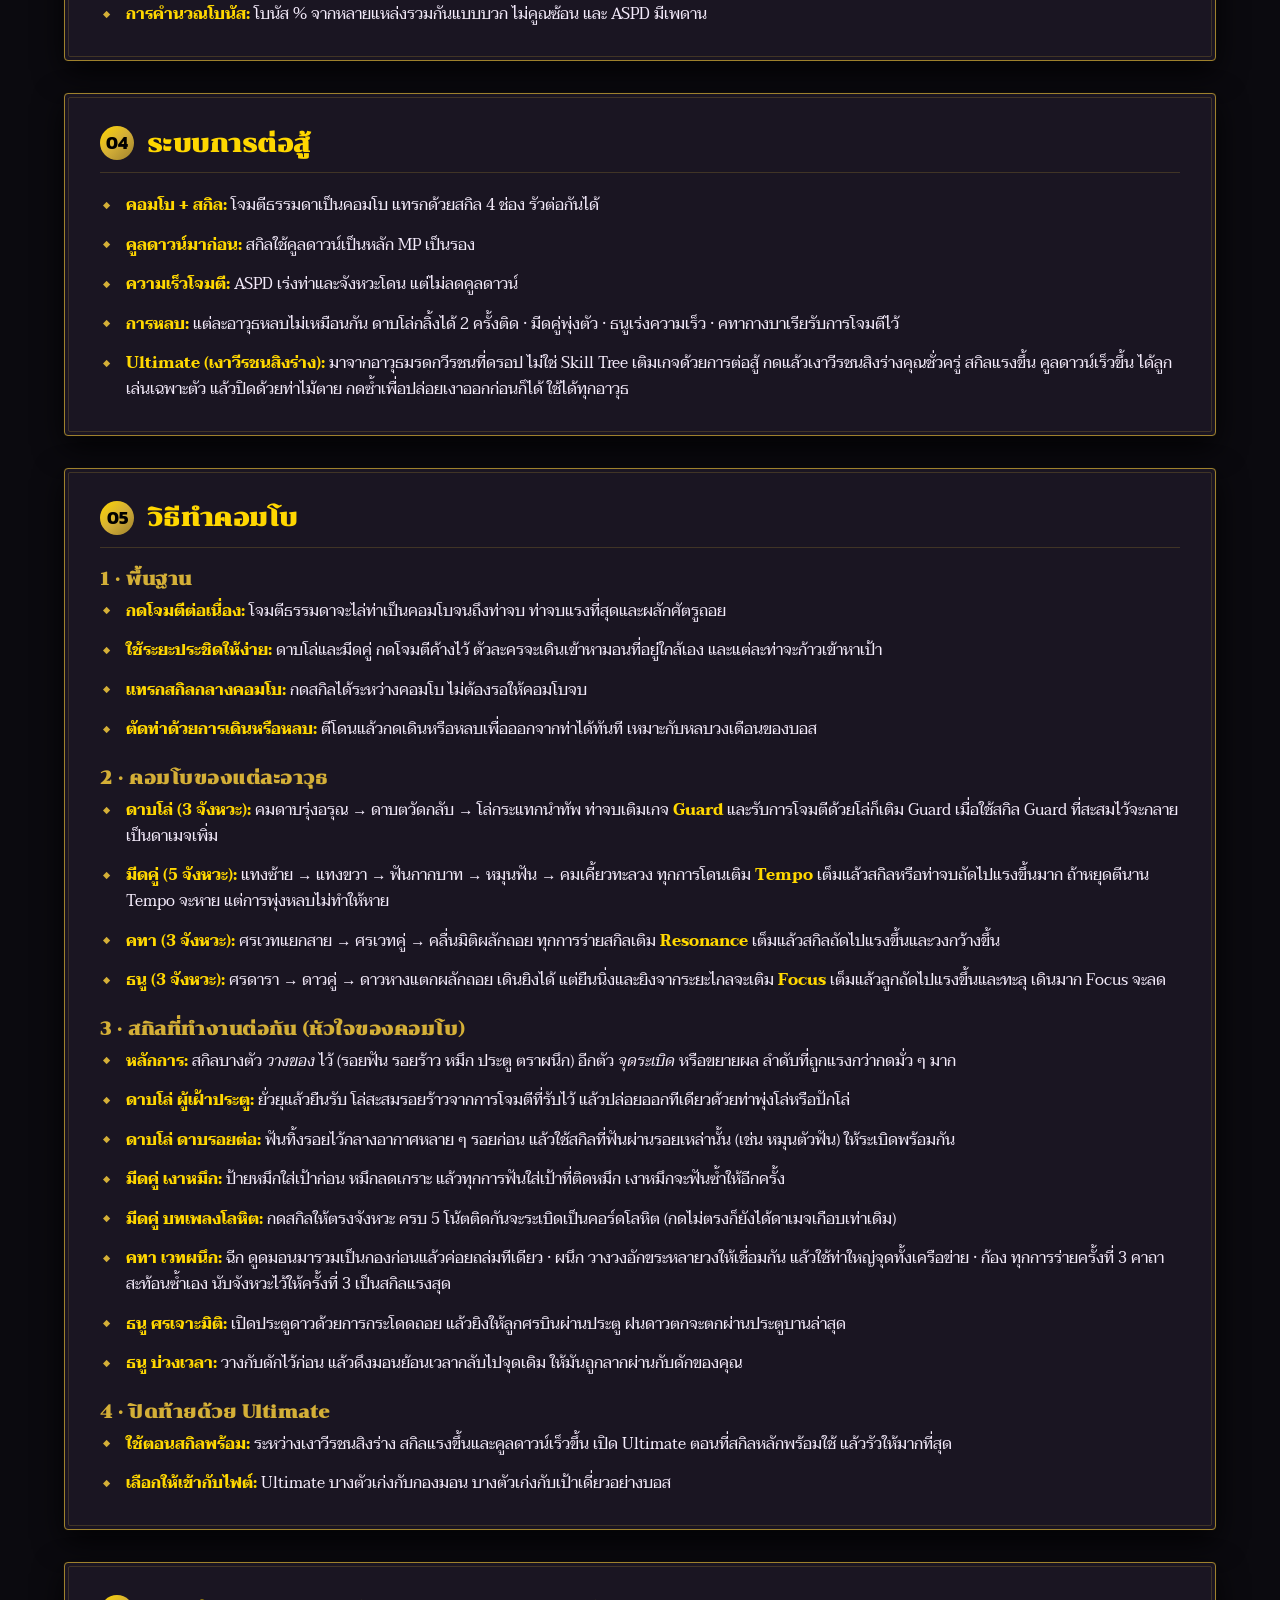
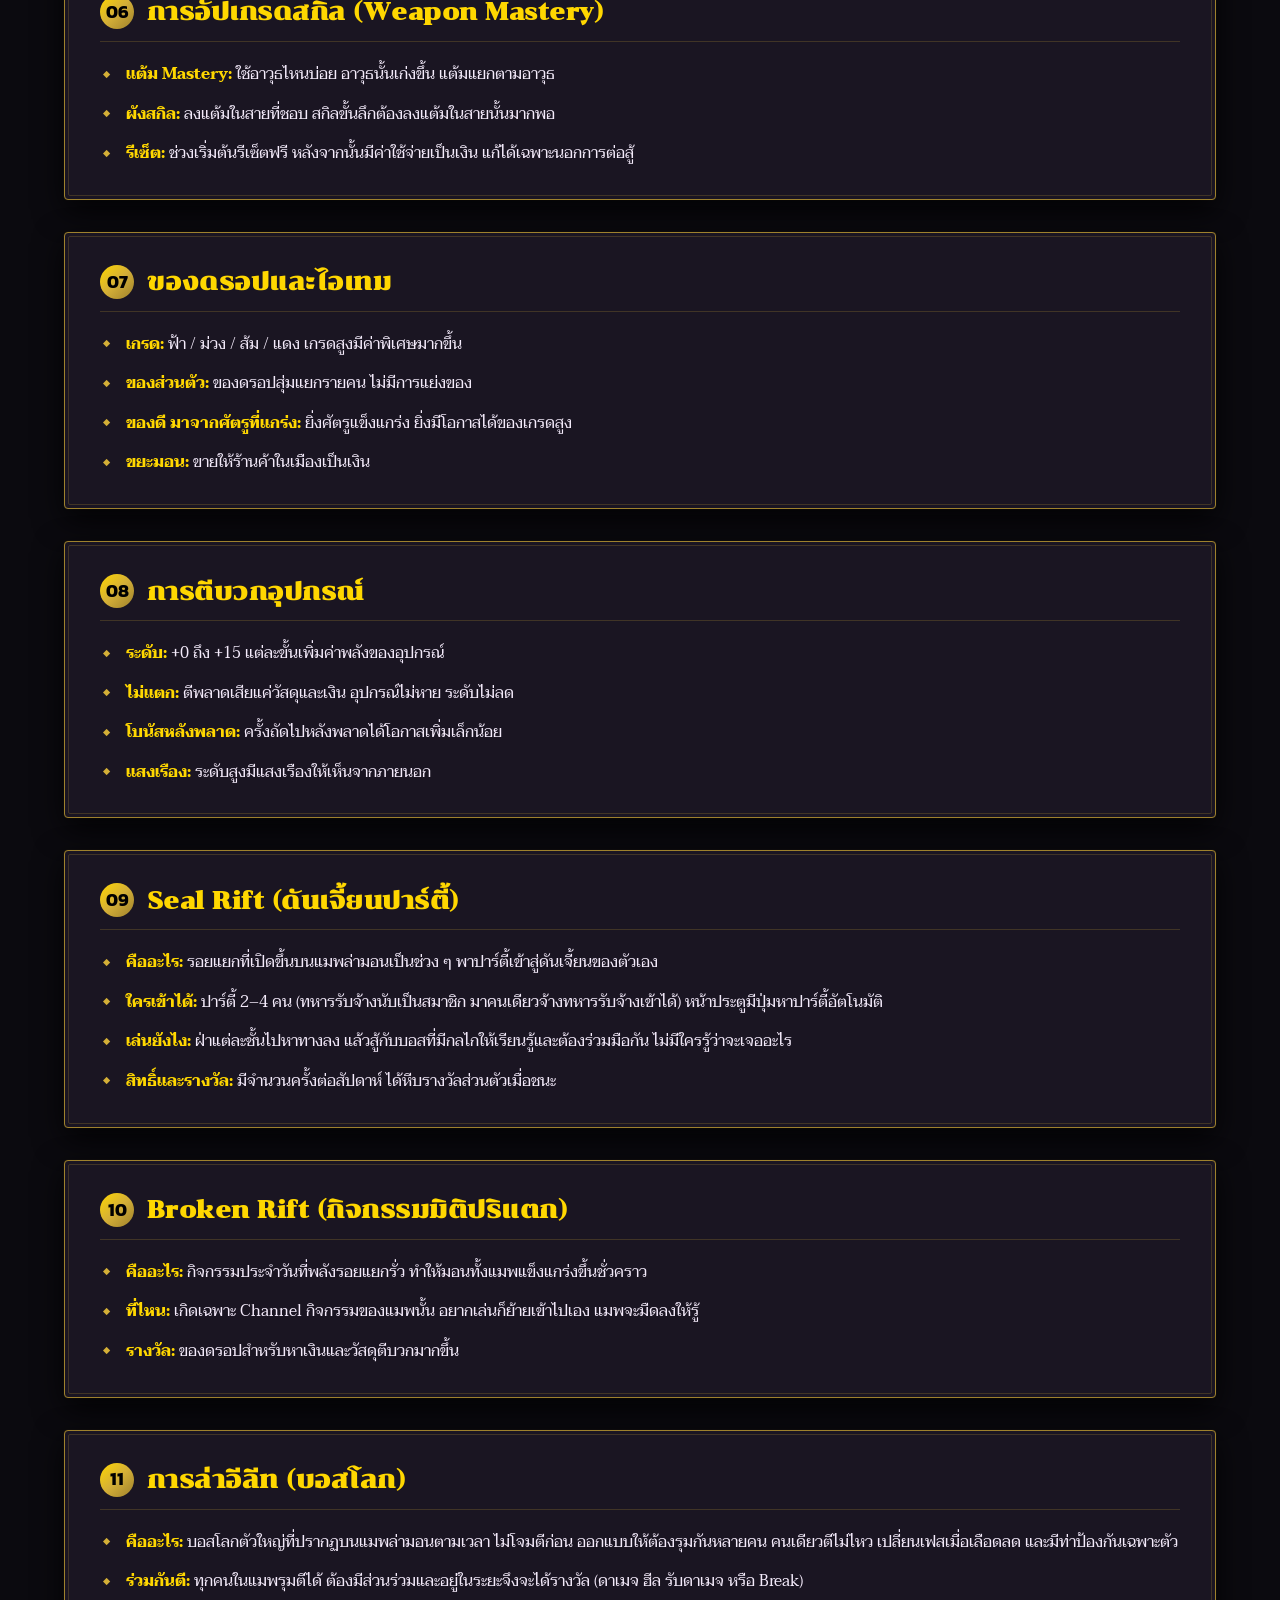
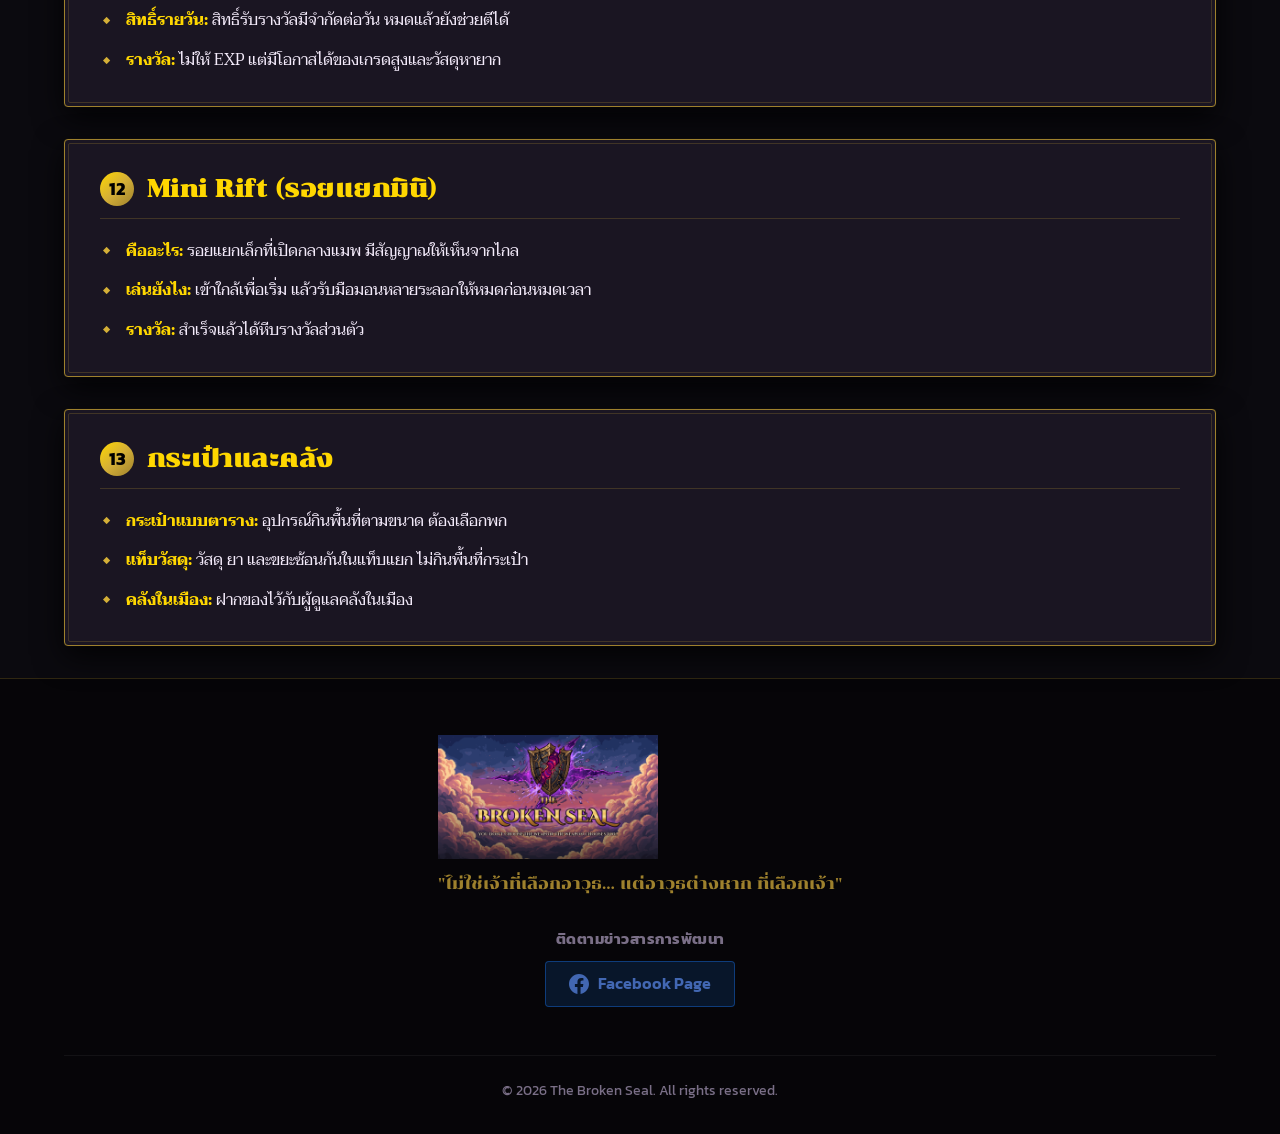
==== commit a1e1f3d9: "Copy matches the game: continent levels, Ultimate weapon drop, art style, Seal Rift parties, mercena" ====
--- a/guide.html
+++ b/guide.html
@@ -487,8 +487,8 @@
                             <span class="lang-en"><strong>What it is:</strong> A rift that opens on hunting maps from time to time and takes your party into its own dungeon.</span>
                         </li>
                         <li>
-                            <span class="lang-th"><strong>ใครเข้าได้:</strong> ปาร์ตี้ 2–4 คน เข้าคนเดียวไม่ได้ หน้าประตูมีปุ่มหาปาร์ตี้อัตโนมัติ</span>
-                            <span class="lang-en"><strong>Who:</strong> Parties of 2–4; you cannot enter alone. The gate has an automatic party finder.</span>
+                            <span class="lang-th"><strong>ใครเข้าได้:</strong> ปาร์ตี้ 2–4 คน (ทหารรับจ้างนับเป็นสมาชิก มาคนเดียวจ้างทหารรับจ้างเข้าได้) หน้าประตูมีปุ่มหาปาร์ตี้อัตโนมัติ</span>
+                            <span class="lang-en"><strong>Who:</strong> Parties of 2–4 (mercenaries count as members, so a solo player can enter with hired mercenaries). The gate has an automatic party finder.</span>
                         </li>
                         <li>
                             <span class="lang-th"><strong>เล่นยังไง:</strong> ฝ่าแต่ละชั้นไปหาทางลง แล้วสู้กับบอสที่มีกลไกให้เรียนรู้และต้องร่วมมือกัน ไม่มีใครรู้ว่าจะเจออะไร</span>
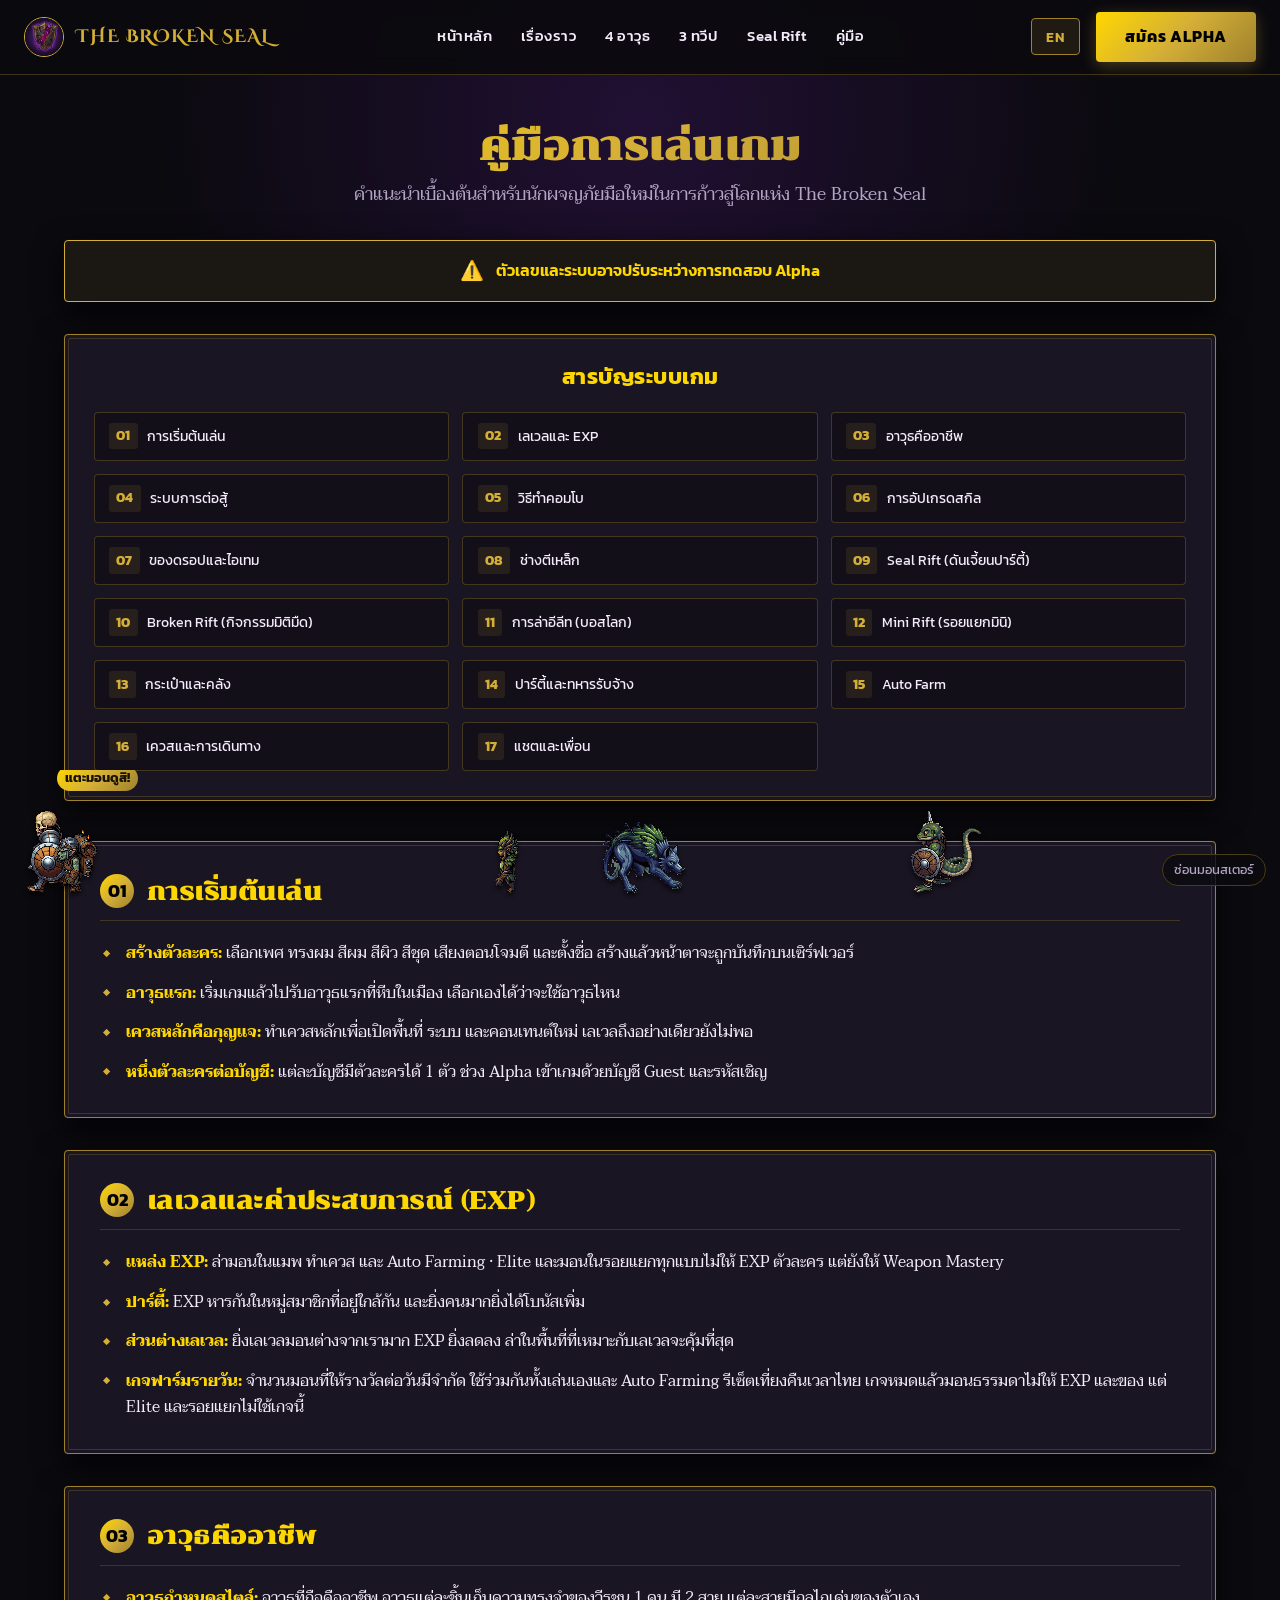
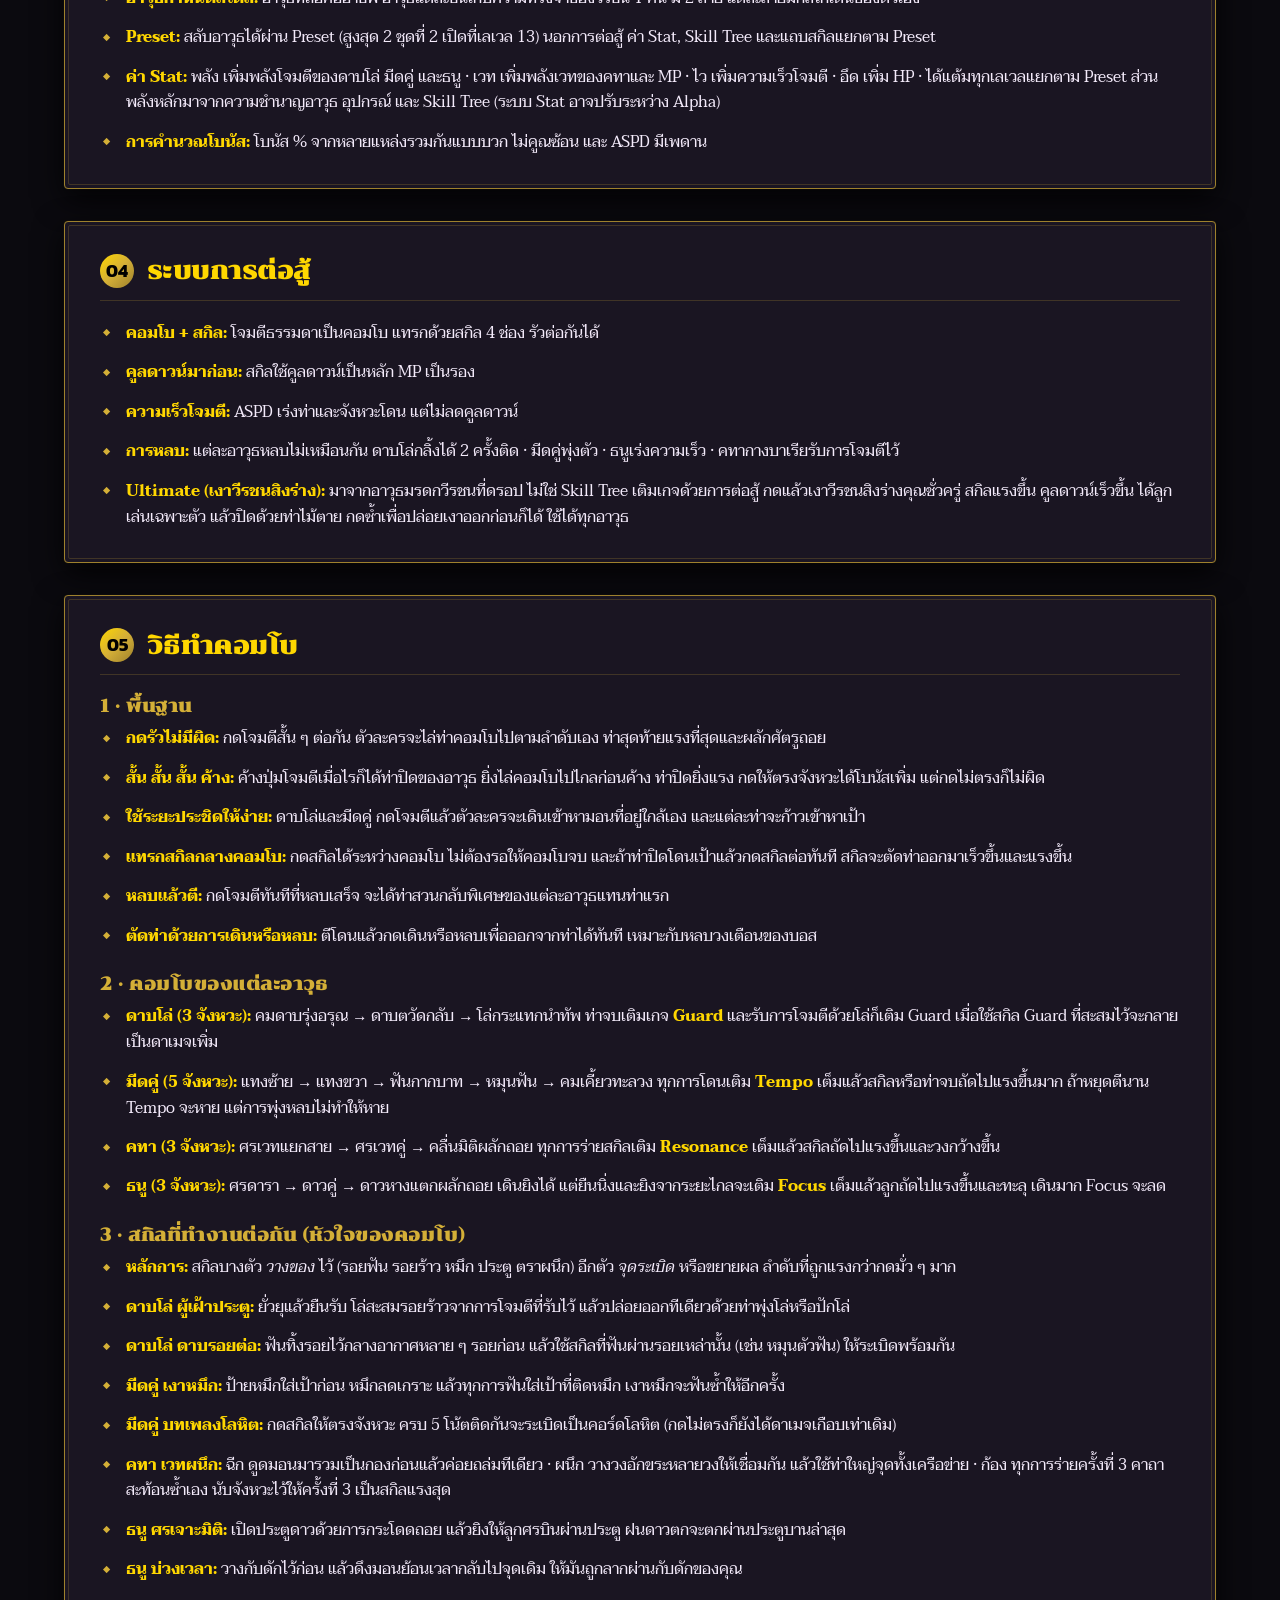
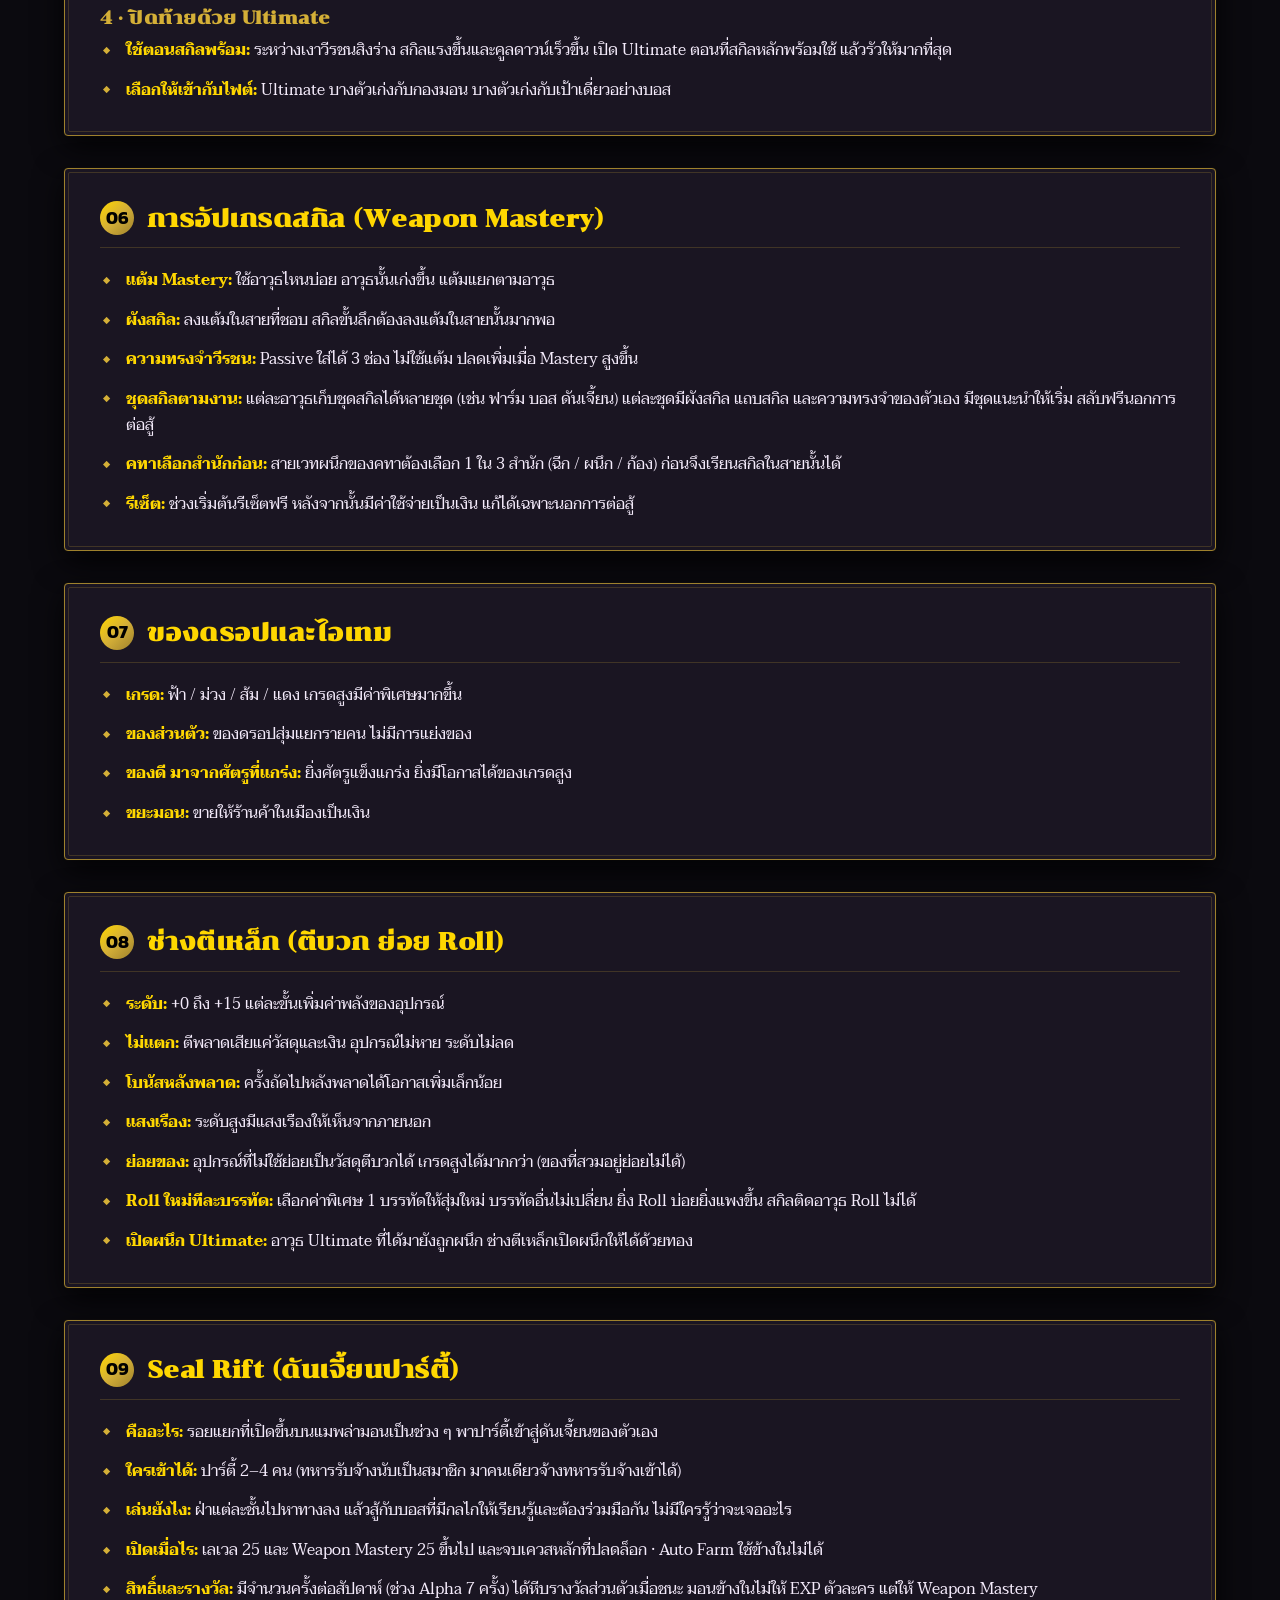
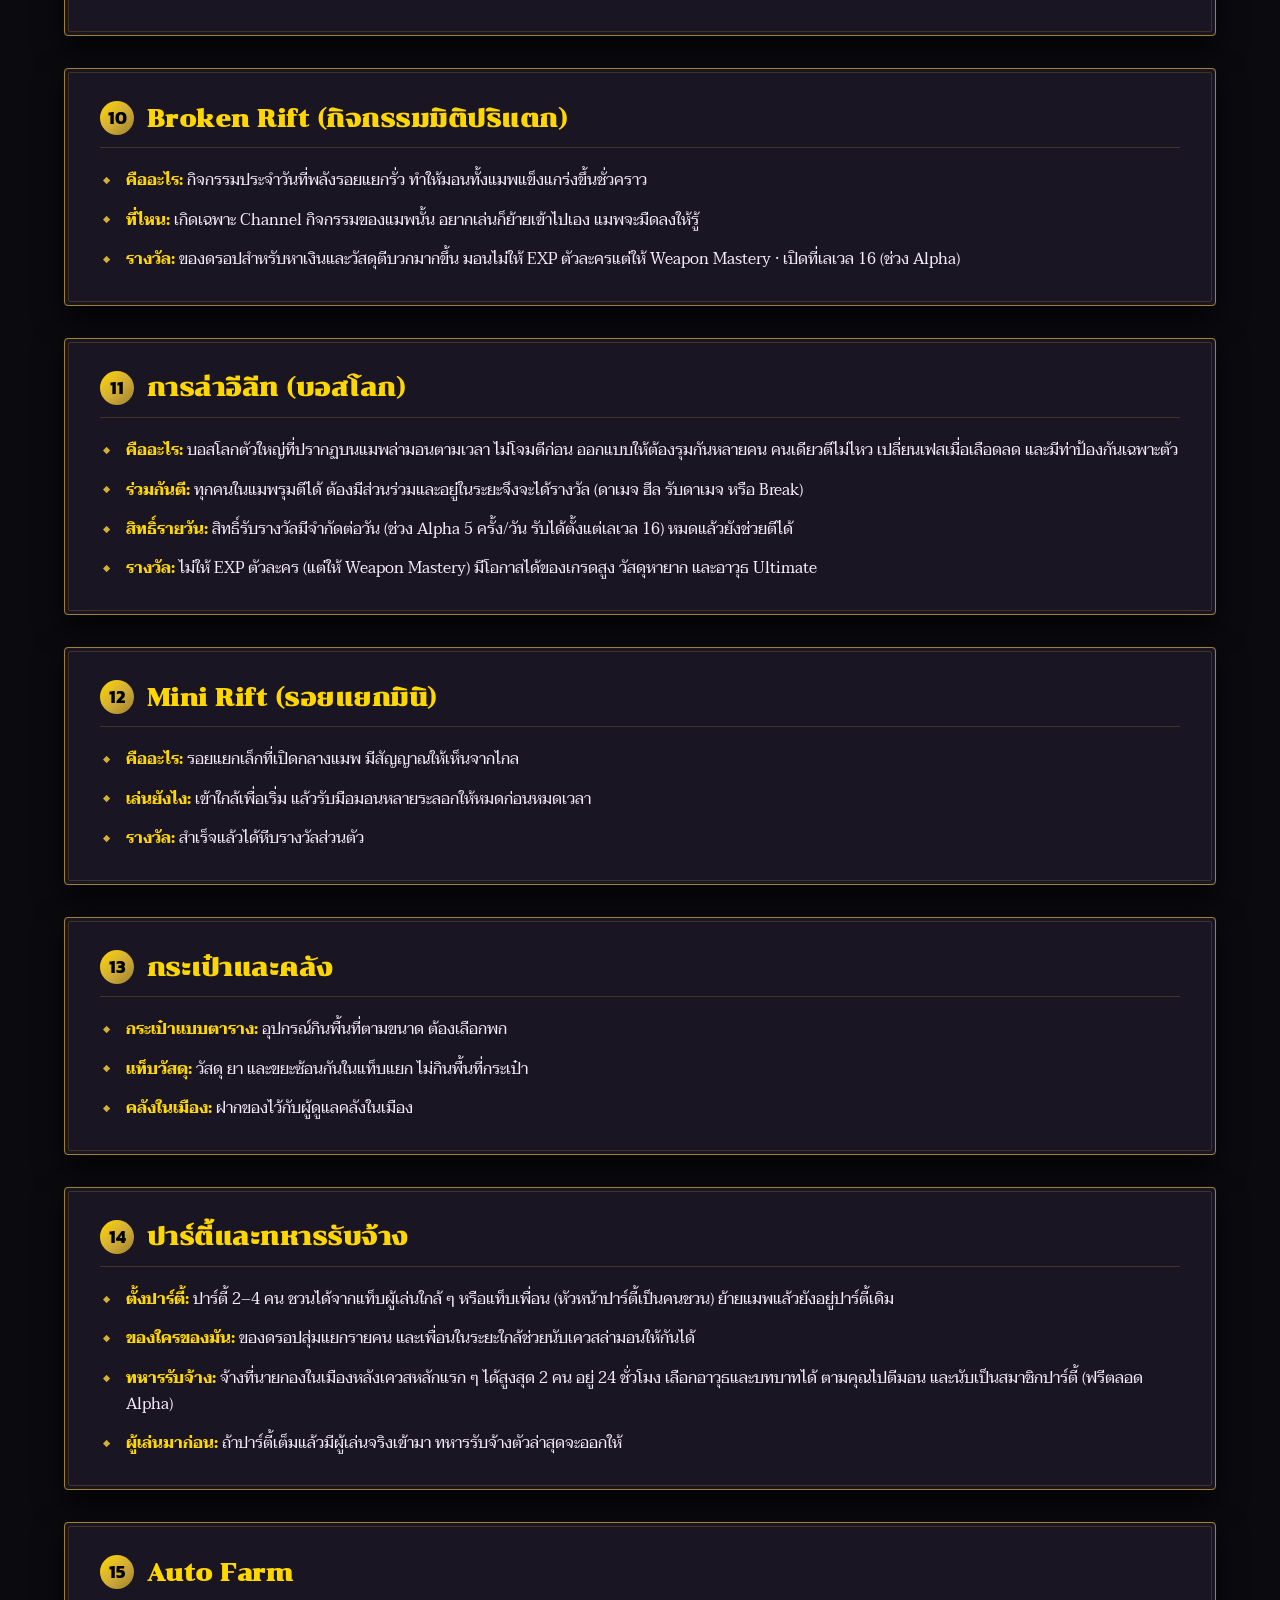
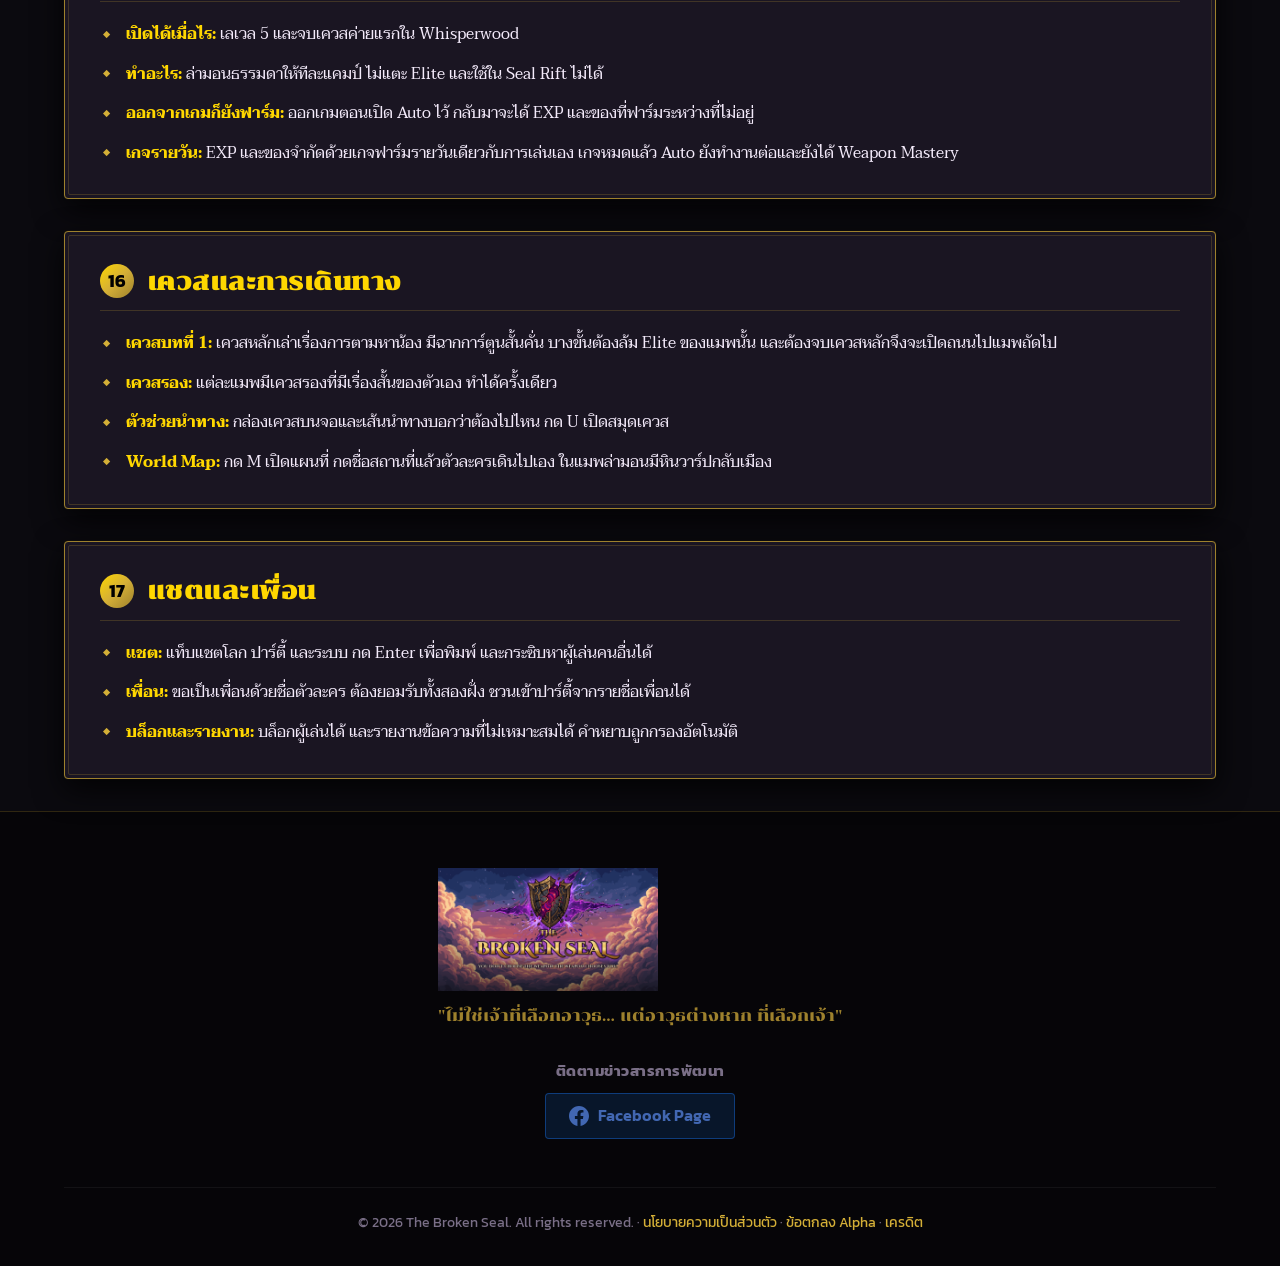
==== commit a592f806: "Whole site matches the Alpha: story v2, systems, what is in this Alpha (from broken-seal 429e376b6)" ====
--- a/guide.html
+++ b/guide.html
@@ -146,7 +146,7 @@
                     </a>
                     <a href="#refining" class="toc-item">
                         <span class="toc-num">08</span>
-                        <span><span class="lang-th">การตีบวกอุปกรณ์</span><span class="lang-en">Refining System</span></span>
+                        <span><span class="lang-th">ช่างตีเหล็ก</span><span class="lang-en">Blacksmith</span></span>
                     </a>
                     <a href="#seal-rift" class="toc-item">
                         <span class="toc-num">09</span>
@@ -168,6 +168,22 @@
                         <span class="toc-num">13</span>
                         <span><span class="lang-th">กระเป๋าและคลัง</span><span class="lang-en">Bag & Storage</span></span>
                     </a>
+                    <a href="#party-mercs" class="toc-item">
+                        <span class="toc-num">14</span>
+                        <span><span class="lang-th">ปาร์ตี้และทหารรับจ้าง</span><span class="lang-en">Parties & Mercenaries</span></span>
+                    </a>
+                    <a href="#auto-farm" class="toc-item">
+                        <span class="toc-num">15</span>
+                        <span><span class="lang-th">Auto Farm</span><span class="lang-en">Auto Farm</span></span>
+                    </a>
+                    <a href="#quests-world" class="toc-item">
+                        <span class="toc-num">16</span>
+                        <span><span class="lang-th">เควสและการเดินทาง</span><span class="lang-en">Quests & Travel</span></span>
+                    </a>
+                    <a href="#chat-friends" class="toc-item">
+                        <span class="toc-num">17</span>
+                        <span><span class="lang-th">แชตและเพื่อน</span><span class="lang-en">Chat & Friends</span></span>
+                    </a>
                 </div>
             </div>
 
@@ -185,8 +201,8 @@
                     </div>
                     <ul class="guide-bullets">
                         <li>
-                            <span class="lang-th"><strong>สร้างตัวละคร:</strong> เลือกเพศ ทรงผม สีผม สีผิว และตั้งชื่อ (สีชุดเปลี่ยนได้ทีหลังที่ตู้เสื้อผ้า)</span>
-                            <span class="lang-en"><strong>Create your character:</strong> Choose a gender, hairstyle, hair colour, skin tone and a name (outfit colours change later at the wardrobe).</span>
+                            <span class="lang-th"><strong>สร้างตัวละคร:</strong> เลือกเพศ ทรงผม สีผม สีผิว สีชุด เสียงตอนโจมตี และตั้งชื่อ สร้างแล้วหน้าตาจะถูกบันทึกบนเซิร์ฟเวอร์</span>
+                            <span class="lang-en"><strong>Create your character:</strong> Choose your sex, hairstyle, hair colour, skin tone, outfit colour, attack voice and a name. Once created, your look is saved on the server.</span>
                         </li>
                         <li>
                             <span class="lang-th"><strong>อาวุธแรก:</strong> เริ่มเกมแล้วไปรับอาวุธแรกที่หีบในเมือง เลือกเองได้ว่าจะใช้อาวุธไหน</span>
@@ -197,8 +213,8 @@
                             <span class="lang-en"><strong>Main quests are keys:</strong> Main quests open new areas, systems and content. Reaching the level alone is not enough.</span>
                         </li>
                         <li>
-                            <span class="lang-th"><strong>หนึ่งตัวละครต่อเซิร์ฟเวอร์:</strong> แต่ละเซิร์ฟเวอร์มีตัวละครได้ 1 ตัว</span>
-                            <span class="lang-en"><strong>One character per server:</strong> Each server holds one character.</span>
+                            <span class="lang-th"><strong>หนึ่งตัวละครต่อบัญชี:</strong> แต่ละบัญชีมีตัวละครได้ 1 ตัว ช่วง Alpha เข้าเกมด้วยบัญชี Guest และรหัสเชิญ</span>
+                            <span class="lang-en"><strong>One character per account:</strong> Each account holds one character. During Alpha you sign in with a Guest account and your invite code.</span>
                         </li>
                     </ul>
                 </article>
@@ -213,16 +229,20 @@
                     </div>
                     <ul class="guide-bullets">
                         <li>
-                            <span class="lang-th"><strong>แหล่ง EXP:</strong> ล่ามอน ทำเควส ลงดันเจี้ยน และ Auto Farming</span>
-                            <span class="lang-en"><strong>EXP sources:</strong> Hunting, quests, dungeons and Auto Farming.</span>
+                            <span class="lang-th"><strong>แหล่ง EXP:</strong> ล่ามอนในแมพ ทำเควส และ Auto Farming · Elite และมอนในรอยแยกทุกแบบไม่ให้ EXP ตัวละคร แต่ยังให้ Weapon Mastery</span>
+                            <span class="lang-en"><strong>EXP sources:</strong> Hunting on the maps, quests and Auto Farming · Elites and monsters inside any rift give no character EXP, but still give Weapon Mastery.</span>
+                        </li>
+                        <li>
+                            <span class="lang-th"><strong>ปาร์ตี้:</strong> EXP หารกันในหมู่สมาชิกที่อยู่ใกล้กัน และยิ่งคนมากยิ่งได้โบนัสเพิ่ม</span>
+                            <span class="lang-en"><strong>Parties:</strong> EXP is shared among members who stay close together, with a bonus that grows with party size.</span>
                         </li>
                         <li>
                             <span class="lang-th"><strong>ส่วนต่างเลเวล:</strong> ยิ่งเลเวลมอนต่างจากเรามาก EXP ยิ่งลดลง ล่าในพื้นที่ที่เหมาะกับเลเวลจะคุ้มที่สุด</span>
                             <span class="lang-en"><strong>Level gap:</strong> The further a monster's level is from yours, the less EXP it gives. Hunting where you belong pays best.</span>
                         </li>
                         <li>
-                            <span class="lang-th"><strong>เกจฟาร์มรายวัน:</strong> จำนวนมอนที่ให้รางวัลต่อวันมีจำกัด ใช้ร่วมกันทั้งเล่นเองและ Auto Farming</span>
-                            <span class="lang-en"><strong>Daily farm gauge:</strong> Rewarded kills per day are limited, shared between your own play and Auto Farming.</span>
+                            <span class="lang-th"><strong>เกจฟาร์มรายวัน:</strong> จำนวนมอนที่ให้รางวัลต่อวันมีจำกัด ใช้ร่วมกันทั้งเล่นเองและ Auto Farming รีเซ็ตเที่ยงคืนเวลาไทย เกจหมดแล้วมอนธรรมดาไม่ให้ EXP และของ แต่ Elite และรอยแยกไม่ใช้เกจนี้</span>
+                            <span class="lang-en"><strong>Daily farm gauge:</strong> Rewarded kills per day are limited, shared between your own play and Auto Farming, and reset at midnight Bangkok time. Once it runs out, ordinary monsters give no EXP or loot, but Elites and rifts do not use this gauge.</span>
                         </li>
                     </ul>
                 </article>
@@ -241,12 +261,12 @@
                             <span class="lang-en"><strong>Your weapon is your class:</strong> The weapon you hold is your class. Each one keeps one hero's memory and has two lines, each with its own signature mechanic.</span>
                         </li>
                         <li>
-                            <span class="lang-th"><strong>Preset:</strong> สลับอาวุธได้ผ่าน Preset (สูงสุด 2) นอกการต่อสู้ ค่า Stat, Skill Tree และแถบสกิลแยกตาม Preset</span>
-                            <span class="lang-en"><strong>Presets:</strong> Switch weapons through presets (up to 2) out of combat; stats, tree and skill bar are kept per preset.</span>
-                        </li>
-                        <li>
-                            <span class="lang-th"><strong>ค่า Stat:</strong> พลัง เพิ่มพลังโจมตีของทุกอาวุธ (คทาเป็นพลังเวท) · เวท เพิ่ม MP และการฟื้น MP สำหรับใช้สกิล ทุกอาวุธ · ไว เพิ่มความเร็วโจมตี · อึด เพิ่ม HP · ได้แต้มทุกเลเวลแยกตาม Preset ส่วนพลังหลักมาจากความชำนาญอาวุธ อุปกรณ์ และ Skill Tree</span>
-                            <span class="lang-en"><strong>Stats:</strong> Might raises the attack of every weapon (magic attack with the staff) · Arcane raises MP and MP regen for skills, every weapon · Swift raises attack speed · Vigor raises HP · points come every level, per preset, while most of your power comes from weapon mastery, gear and the skill tree.</span>
+                            <span class="lang-th"><strong>Preset:</strong> สลับอาวุธได้ผ่าน Preset (สูงสุด 2 ชุดที่ 2 เปิดที่เลเวล 13) นอกการต่อสู้ ค่า Stat, Skill Tree และแถบสกิลแยกตาม Preset</span>
+                            <span class="lang-en"><strong>Presets:</strong> Switch weapons through presets (up to 2; the second opens at level 13) out of combat; stats, tree and skill bar are kept per preset.</span>
+                        </li>
+                        <li>
+                            <span class="lang-th"><strong>ค่า Stat:</strong> พลัง เพิ่มพลังโจมตีของดาบโล่ มีดคู่ และธนู · เวท เพิ่มพลังเวทของคทาและ MP · ไว เพิ่มความเร็วโจมตี · อึด เพิ่ม HP · ได้แต้มทุกเลเวลแยกตาม Preset ส่วนพลังหลักมาจากความชำนาญอาวุธ อุปกรณ์ และ Skill Tree (ระบบ Stat อาจปรับระหว่าง Alpha)</span>
+                            <span class="lang-en"><strong>Stats:</strong> Might raises the attack of the sword &amp; shield, daggers and bow · Arcane raises the staff's magic attack and your MP · Swift raises attack speed · Vigor raises HP · points come every level, per preset, while most of your power comes from weapon mastery, gear and the skill tree (stats may be adjusted during Alpha).</span>
                         </li>
                         <li>
                             <span class="lang-th"><strong>การคำนวณโบนัส:</strong> โบนัส % จากหลายแหล่งรวมกันแบบบวก ไม่คูณซ้อน และ ASPD มีเพดาน</span>
@@ -301,16 +321,24 @@
                     </h3>
                     <ul class="guide-bullets">
                         <li>
-                            <span class="lang-th"><strong>กดโจมตีต่อเนื่อง:</strong> โจมตีธรรมดาจะไล่ท่าเป็นคอมโบจนถึงท่าจบ ท่าจบแรงที่สุดและผลักศัตรูถอย</span>
-                            <span class="lang-en"><strong>Keep attacking:</strong> basic attacks step through the combo up to its finisher, the strongest hit, which knocks enemies back.</span>
-                        </li>
-                        <li>
-                            <span class="lang-th"><strong>ใช้ระยะประชิดให้ง่าย:</strong> ดาบโล่และมีดคู่ กดโจมตีค้างไว้ ตัวละครจะเดินเข้าหามอนที่อยู่ใกล้เอง และแต่ละท่าจะก้าวเข้าหาเป้า</span>
-                            <span class="lang-en"><strong>Melee made easy:</strong> with the sword &amp; shield or daggers, hold attack and your hero walks to a nearby monster, stepping in with each swing.</span>
-                        </li>
-                        <li>
-                            <span class="lang-th"><strong>แทรกสกิลกลางคอมโบ:</strong> กดสกิลได้ระหว่างคอมโบ ไม่ต้องรอให้คอมโบจบ</span>
-                            <span class="lang-en"><strong>Weave skills in:</strong> cast skills in the middle of the combo; you don't have to finish it first.</span>
+                            <span class="lang-th"><strong>กดรัวไม่มีผิด:</strong> กดโจมตีสั้น ๆ ต่อกัน ตัวละครจะไล่ท่าคอมโบไปตามลำดับเอง ท่าสุดท้ายแรงที่สุดและผลักศัตรูถอย</span>
+                            <span class="lang-en"><strong>Mashing is never wrong:</strong> tap attack again and again and your hero steps through the combo in order; the last step is the strongest and knocks enemies back.</span>
+                        </li>
+                        <li>
+                            <span class="lang-th"><strong>สั้น สั้น สั้น ค้าง:</strong> ค้างปุ่มโจมตีเมื่อไรก็ได้ท่าปิดของอาวุธ ยิ่งไล่คอมโบไปไกลก่อนค้าง ท่าปิดยิ่งแรง กดให้ตรงจังหวะได้โบนัสเพิ่ม แต่กดไม่ตรงก็ไม่ผิด</span>
+                            <span class="lang-en"><strong>Short, short, short, hold:</strong> hold attack at any point for your weapon's finisher; the further into the combo you hold, the stronger it is. Hitting the rhythm gives a bonus, but missing it is never wrong.</span>
+                        </li>
+                        <li>
+                            <span class="lang-th"><strong>ใช้ระยะประชิดให้ง่าย:</strong> ดาบโล่และมีดคู่ กดโจมตีแล้วตัวละครจะเดินเข้าหามอนที่อยู่ใกล้เอง และแต่ละท่าจะก้าวเข้าหาเป้า</span>
+                            <span class="lang-en"><strong>Melee made easy:</strong> with the sword &amp; shield or daggers, press attack and your hero walks to a nearby monster, stepping in with each swing.</span>
+                        </li>
+                        <li>
+                            <span class="lang-th"><strong>แทรกสกิลกลางคอมโบ:</strong> กดสกิลได้ระหว่างคอมโบ ไม่ต้องรอให้คอมโบจบ และถ้าท่าปิดโดนเป้าแล้วกดสกิลต่อทันที สกิลจะตัดท่าออกมาเร็วขึ้นและแรงขึ้น</span>
+                            <span class="lang-en"><strong>Weave skills in:</strong> cast skills in the middle of the combo; you don't have to finish it first. Cast a skill right after a finisher lands and it cuts in faster and hits harder.</span>
+                        </li>
+                        <li>
+                            <span class="lang-th"><strong>หลบแล้วตี:</strong> กดโจมตีทันทีที่หลบเสร็จ จะได้ท่าสวนกลับพิเศษของแต่ละอาวุธแทนท่าแรก</span>
+                            <span class="lang-en"><strong>Evade, then strike:</strong> attack right as your evade ends for a special counter move of your weapon in place of the first step.</span>
                         </li>
                         <li>
                             <span class="lang-th"><strong>ตัดท่าด้วยการเดินหรือหลบ:</strong> ตีโดนแล้วกดเดินหรือหลบเพื่อออกจากท่าได้ทันที เหมาะกับหลบวงเตือนของบอส</span>
@@ -411,6 +439,18 @@
                             <span class="lang-en"><strong>The tree:</strong> Spend points in the path you like; deeper skills need enough points in that path.</span>
                         </li>
                         <li>
+                            <span class="lang-th"><strong>ความทรงจำวีรชน:</strong> Passive ใส่ได้ 3 ช่อง ไม่ใช้แต้ม ปลดเพิ่มเมื่อ Mastery สูงขึ้น</span>
+                            <span class="lang-en"><strong>Hero memories:</strong> Passives in three slots that cost no points; more unlock as Mastery grows.</span>
+                        </li>
+                        <li>
+                            <span class="lang-th"><strong>ชุดสกิลตามงาน:</strong> แต่ละอาวุธเก็บชุดสกิลได้หลายชุด (เช่น ฟาร์ม บอส ดันเจี้ยน) แต่ละชุดมีผังสกิล แถบสกิล และความทรงจำของตัวเอง มีชุดแนะนำให้เริ่ม สลับฟรีนอกการต่อสู้</span>
+                            <span class="lang-en"><strong>Skill sets per job:</strong> Each weapon keeps several sets (such as farming, bosses, dungeons), each with its own tree, bar and memories. Recommended sets get you started; swap freely out of combat.</span>
+                        </li>
+                        <li>
+                            <span class="lang-th"><strong>คทาเลือกสำนักก่อน:</strong> สายเวทผนึกของคทาต้องเลือก 1 ใน 3 สำนัก (ฉีก / ผนึก / ก้อง) ก่อนจึงเรียนสกิลในสายนั้นได้</span>
+                            <span class="lang-en"><strong>Staff schools first:</strong> The staff's Sealcraft line asks you to pick one of three schools (Rift / Seal / Echo) before you can learn its skills.</span>
+                        </li>
+                        <li>
                             <span class="lang-th"><strong>รีเซ็ต:</strong> ช่วงเริ่มต้นรีเซ็ตฟรี หลังจากนั้นมีค่าใช้จ่ายเป็นเงิน แก้ได้เฉพาะนอกการต่อสู้</span>
                             <span class="lang-en"><strong>Resets:</strong> Free while you learn, then paid in gold; changes only out of combat.</span>
                         </li>
@@ -449,8 +489,8 @@
                     <div class="guide-card-header">
                         <div class="guide-card-num">08</div>
                         <h2 class="guide-card-title">
-                            <span class="lang-th">การตีบวกอุปกรณ์</span>
-                            <span class="lang-en">Refining</span>
+                            <span class="lang-th">ช่างตีเหล็ก (ตีบวก ย่อย Roll)</span>
+                            <span class="lang-en">Blacksmith (Refine, Dismantle, Reroll)</span>
                         </h2>
                     </div>
                     <ul class="guide-bullets">
@@ -470,6 +510,18 @@
                             <span class="lang-th"><strong>แสงเรือง:</strong> ระดับสูงมีแสงเรืองให้เห็นจากภายนอก</span>
                             <span class="lang-en"><strong>Glow:</strong> High levels glow for everyone to see.</span>
                         </li>
+                        <li>
+                            <span class="lang-th"><strong>ย่อยของ:</strong> อุปกรณ์ที่ไม่ใช้ย่อยเป็นวัสดุตีบวกได้ เกรดสูงได้มากกว่า (ของที่สวมอยู่ย่อยไม่ได้)</span>
+                            <span class="lang-en"><strong>Dismantle:</strong> Break unused gear into refining materials; higher grades give more (gear you are wearing cannot be dismantled).</span>
+                        </li>
+                        <li>
+                            <span class="lang-th"><strong>Roll ใหม่ทีละบรรทัด:</strong> เลือกค่าพิเศษ 1 บรรทัดให้สุ่มใหม่ บรรทัดอื่นไม่เปลี่ยน ยิ่ง Roll บ่อยยิ่งแพงขึ้น สกิลติดอาวุธ Roll ไม่ได้</span>
+                            <span class="lang-en"><strong>Reroll one line:</strong> Pick one bonus line to reroll while the others stay; each reroll costs more. Weapon skills cannot be rerolled.</span>
+                        </li>
+                        <li>
+                            <span class="lang-th"><strong>เปิดผนึก Ultimate:</strong> อาวุธ Ultimate ที่ได้มายังถูกผนึก ช่างตีเหล็กเปิดผนึกให้ได้ด้วยทอง</span>
+                            <span class="lang-en"><strong>Unseal an Ultimate:</strong> Ultimate weapons arrive sealed; the blacksmith opens them for gold.</span>
+                        </li>
                     </ul>
                 </article>
 
@@ -487,16 +539,20 @@
                             <span class="lang-en"><strong>What it is:</strong> A rift that opens on hunting maps from time to time and takes your party into its own dungeon.</span>
                         </li>
                         <li>
-                            <span class="lang-th"><strong>ใครเข้าได้:</strong> ปาร์ตี้ 2–4 คน (ทหารรับจ้างนับเป็นสมาชิก มาคนเดียวจ้างทหารรับจ้างเข้าได้) หน้าประตูมีปุ่มหาปาร์ตี้อัตโนมัติ</span>
-                            <span class="lang-en"><strong>Who:</strong> Parties of 2–4 (mercenaries count as members, so a solo player can enter with hired mercenaries). The gate has an automatic party finder.</span>
+                            <span class="lang-th"><strong>ใครเข้าได้:</strong> ปาร์ตี้ 2–4 คน (ทหารรับจ้างนับเป็นสมาชิก มาคนเดียวจ้างทหารรับจ้างเข้าได้)</span>
+                            <span class="lang-en"><strong>Who:</strong> Parties of 2–4 (mercenaries count as members, so a solo player can enter with hired mercenaries).</span>
                         </li>
                         <li>
                             <span class="lang-th"><strong>เล่นยังไง:</strong> ฝ่าแต่ละชั้นไปหาทางลง แล้วสู้กับบอสที่มีกลไกให้เรียนรู้และต้องร่วมมือกัน ไม่มีใครรู้ว่าจะเจออะไร</span>
                             <span class="lang-en"><strong>How it plays:</strong> Push through each floor to find the way down, then face a boss whose mechanics must be learned together. You never know what waits inside.</span>
                         </li>
                         <li>
-                            <span class="lang-th"><strong>สิทธิ์และรางวัล:</strong> มีจำนวนครั้งต่อสัปดาห์ ได้หีบรางวัลส่วนตัวเมื่อชนะ</span>
-                            <span class="lang-en"><strong>Entries and rewards:</strong> Limited entries per week; a personal reward chest on victory.</span>
+                            <span class="lang-th"><strong>เปิดเมื่อไร:</strong> เลเวล 25 และ Weapon Mastery 25 ขึ้นไป และจบเควสหลักที่ปลดล็อก · Auto Farm ใช้ข้างในไม่ได้</span>
+                            <span class="lang-en"><strong>When it opens:</strong> Level 25 and Weapon Mastery 25, after the unlocking main quest · Auto Farm cannot be used inside.</span>
+                        </li>
+                        <li>
+                            <span class="lang-th"><strong>สิทธิ์และรางวัล:</strong> มีจำนวนครั้งต่อสัปดาห์ (ช่วง Alpha 7 ครั้ง) ได้หีบรางวัลส่วนตัวเมื่อชนะ มอนข้างในไม่ให้ EXP ตัวละคร แต่ให้ Weapon Mastery</span>
+                            <span class="lang-en"><strong>Entries and rewards:</strong> Limited entries per week (7 during Alpha); a personal reward chest on victory. Monsters inside give no character EXP, but do give Weapon Mastery.</span>
                         </li>
                     </ul>
                 </article>
@@ -519,8 +575,8 @@
                             <span class="lang-en"><strong>Where:</strong> Only on that map's event channel: move in if you want to join. The map darkens so you can tell.</span>
                         </li>
                         <li>
-                            <span class="lang-th"><strong>รางวัล:</strong> ของดรอปสำหรับหาเงินและวัสดุตีบวกมากขึ้น</span>
-                            <span class="lang-en"><strong>Rewards:</strong> More drops for gold and refining materials.</span>
+                            <span class="lang-th"><strong>รางวัล:</strong> ของดรอปสำหรับหาเงินและวัสดุตีบวกมากขึ้น มอนไม่ให้ EXP ตัวละครแต่ให้ Weapon Mastery · เปิดที่เลเวล 16 (ช่วง Alpha)</span>
+                            <span class="lang-en"><strong>Rewards:</strong> More drops for gold and refining materials. Monsters give no character EXP but do give Weapon Mastery · opens at level 16 (during Alpha).</span>
                         </li>
                     </ul>
                 </article>
@@ -543,12 +599,12 @@
                             <span class="lang-en"><strong>Fight together:</strong> Anyone on the map can join; take part (damage, healing, tanking or Break) and stay close to earn a reward.</span>
                         </li>
                         <li>
-                            <span class="lang-th"><strong>สิทธิ์รายวัน:</strong> สิทธิ์รับรางวัลมีจำกัดต่อวัน หมดแล้วยังช่วยตีได้</span>
-                            <span class="lang-en"><strong>Daily rights:</strong> Reward rights are limited per day; you can still help after they run out.</span>
-                        </li>
-                        <li>
-                            <span class="lang-th"><strong>รางวัล:</strong> ไม่ให้ EXP แต่มีโอกาสได้ของเกรดสูงและวัสดุหายาก</span>
-                            <span class="lang-en"><strong>Rewards:</strong> No EXP, but chances at high-grade gear and rare materials.</span>
+                            <span class="lang-th"><strong>สิทธิ์รายวัน:</strong> สิทธิ์รับรางวัลมีจำกัดต่อวัน (ช่วง Alpha 5 ครั้ง/วัน รับได้ตั้งแต่เลเวล 16) หมดแล้วยังช่วยตีได้</span>
+                            <span class="lang-en"><strong>Daily rights:</strong> Reward rights are limited per day (5 a day during Alpha, from level 16); you can still help after they run out.</span>
+                        </li>
+                        <li>
+                            <span class="lang-th"><strong>รางวัล:</strong> ไม่ให้ EXP ตัวละคร (แต่ให้ Weapon Mastery) มีโอกาสได้ของเกรดสูง วัสดุหายาก และอาวุธ Ultimate</span>
+                            <span class="lang-en"><strong>Rewards:</strong> No character EXP (Weapon Mastery still counts), with chances at high-grade gear, rare materials and Ultimate weapons.</span>
                         </li>
                     </ul>
                 </article>
@@ -597,6 +653,114 @@
                         <li>
                             <span class="lang-th"><strong>คลังในเมือง:</strong> ฝากของไว้กับผู้ดูแลคลังในเมือง</span>
                             <span class="lang-en"><strong>Town storage:</strong> Leave items with the town's storekeeper.</span>
+                        </li>
+                    </ul>
+                </article>
+
+                <article id="party-mercs" class="guide-card frame-gold">
+                    <div class="guide-card-header">
+                        <div class="guide-card-num">14</div>
+                        <h2 class="guide-card-title">
+                            <span class="lang-th">ปาร์ตี้และทหารรับจ้าง</span>
+                            <span class="lang-en">Parties & Mercenaries</span>
+                        </h2>
+                    </div>
+                    <ul class="guide-bullets">
+                        <li>
+                            <span class="lang-th"><strong>ตั้งปาร์ตี้:</strong> ปาร์ตี้ 2–4 คน ชวนได้จากแท็บผู้เล่นใกล้ ๆ หรือแท็บเพื่อน (หัวหน้าปาร์ตี้เป็นคนชวน) ย้ายแมพแล้วยังอยู่ปาร์ตี้เดิม</span>
+                            <span class="lang-en"><strong>Forming a party:</strong> Parties hold 2–4. Invite from the Players nearby tab or the Friends tab (the leader invites). Your party stays together when you change maps.</span>
+                        </li>
+                        <li>
+                            <span class="lang-th"><strong>ของใครของมัน:</strong> ของดรอปสุ่มแยกรายคน และเพื่อนในระยะใกล้ช่วยนับเควสล่ามอนให้กันได้</span>
+                            <span class="lang-en"><strong>Everyone gets their own loot:</strong> Drops are rolled per player, and nearby party members count toward each other's hunting quests.</span>
+                        </li>
+                        <li>
+                            <span class="lang-th"><strong>ทหารรับจ้าง:</strong> จ้างที่นายกองในเมืองหลังเควสหลักแรก ๆ ได้สูงสุด 2 คน อยู่ 24 ชั่วโมง เลือกอาวุธและบทบาทได้ ตามคุณไปตีมอน และนับเป็นสมาชิกปาร์ตี้ (ฟรีตลอด Alpha)</span>
+                            <span class="lang-en"><strong>Mercenaries:</strong> After the early main quests, hire up to two from the captain in town for 24 hours. Pick their weapon and role; they follow you into battle and count as party members (free for the whole Alpha).</span>
+                        </li>
+                        <li>
+                            <span class="lang-th"><strong>ผู้เล่นมาก่อน:</strong> ถ้าปาร์ตี้เต็มแล้วมีผู้เล่นจริงเข้ามา ทหารรับจ้างตัวล่าสุดจะออกให้</span>
+                            <span class="lang-en"><strong>Players come first:</strong> If the party is full and a real player joins, your newest mercenary steps out.</span>
+                        </li>
+                    </ul>
+                </article>
+
+                <article id="auto-farm" class="guide-card frame-gold">
+                    <div class="guide-card-header">
+                        <div class="guide-card-num">15</div>
+                        <h2 class="guide-card-title">
+                            <span class="lang-th">Auto Farm</span>
+                            <span class="lang-en">Auto Farm</span>
+                        </h2>
+                    </div>
+                    <ul class="guide-bullets">
+                        <li>
+                            <span class="lang-th"><strong>เปิดได้เมื่อไร:</strong> เลเวล 5 และจบเควสค่ายแรกใน Whisperwood</span>
+                            <span class="lang-en"><strong>When it opens:</strong> At level 5, after the first camp quest in Whisperwood.</span>
+                        </li>
+                        <li>
+                            <span class="lang-th"><strong>ทำอะไร:</strong> ล่ามอนธรรมดาให้ทีละแคมป์ ไม่แตะ Elite และใช้ใน Seal Rift ไม่ได้</span>
+                            <span class="lang-en"><strong>What it does:</strong> Hunts ordinary monsters camp by camp. It leaves Elites alone and cannot be used inside the Seal Rift.</span>
+                        </li>
+                        <li>
+                            <span class="lang-th"><strong>ออกจากเกมก็ยังฟาร์ม:</strong> ออกเกมตอนเปิด Auto ไว้ กลับมาจะได้ EXP และของที่ฟาร์มระหว่างที่ไม่อยู่</span>
+                            <span class="lang-en"><strong>Keeps farming offline:</strong> Log out with Auto on and you get the EXP and loot it farmed while you were away.</span>
+                        </li>
+                        <li>
+                            <span class="lang-th"><strong>เกจรายวัน:</strong> EXP และของจำกัดด้วยเกจฟาร์มรายวันเดียวกับการเล่นเอง เกจหมดแล้ว Auto ยังทำงานต่อและยังได้ Weapon Mastery</span>
+                            <span class="lang-en"><strong>Daily gauge:</strong> EXP and loot share the same daily farm gauge as your own play. When it runs out, Auto keeps working and still earns Weapon Mastery.</span>
+                        </li>
+                    </ul>
+                </article>
+
+                <article id="quests-world" class="guide-card frame-gold">
+                    <div class="guide-card-header">
+                        <div class="guide-card-num">16</div>
+                        <h2 class="guide-card-title">
+                            <span class="lang-th">เควสและการเดินทาง</span>
+                            <span class="lang-en">Quests & Travel</span>
+                        </h2>
+                    </div>
+                    <ul class="guide-bullets">
+                        <li>
+                            <span class="lang-th"><strong>เควสบทที่ 1:</strong> เควสหลักเล่าเรื่องการตามหาน้อง มีฉากการ์ตูนสั้นคั่น บางขั้นต้องล้ม Elite ของแมพนั้น และต้องจบเควสหลักจึงจะเปิดถนนไปแมพถัดไป</span>
+                            <span class="lang-en"><strong>Chapter 1:</strong> The main quest tells the search for your sister, with short cartoon scenes. Some steps ask you to defeat that map's Elite, and the road to the next map opens only when the main quest gets there.</span>
+                        </li>
+                        <li>
+                            <span class="lang-th"><strong>เควสรอง:</strong> แต่ละแมพมีเควสรองที่มีเรื่องสั้นของตัวเอง ทำได้ครั้งเดียว</span>
+                            <span class="lang-en"><strong>Side quests:</strong> Each map has side quests with short stories of their own, done once each.</span>
+                        </li>
+                        <li>
+                            <span class="lang-th"><strong>ตัวช่วยนำทาง:</strong> กล่องเควสบนจอและเส้นนำทางบอกว่าต้องไปไหน กด U เปิดสมุดเควส</span>
+                            <span class="lang-en"><strong>Finding your way:</strong> The quest box and guide line show where to go; press U for the quest log.</span>
+                        </li>
+                        <li>
+                            <span class="lang-th"><strong>World Map:</strong> กด M เปิดแผนที่ กดชื่อสถานที่แล้วตัวละครเดินไปเอง ในแมพล่ามอนมีหินวาร์ปกลับเมือง</span>
+                            <span class="lang-en"><strong>World map:</strong> Press M to open it and click a place to walk there. Hunting maps have a waystone back to town.</span>
+                        </li>
+                    </ul>
+                </article>
+
+                <article id="chat-friends" class="guide-card frame-gold">
+                    <div class="guide-card-header">
+                        <div class="guide-card-num">17</div>
+                        <h2 class="guide-card-title">
+                            <span class="lang-th">แชตและเพื่อน</span>
+                            <span class="lang-en">Chat & Friends</span>
+                        </h2>
+                    </div>
+                    <ul class="guide-bullets">
+                        <li>
+                            <span class="lang-th"><strong>แชต:</strong> แท็บแชตโลก ปาร์ตี้ และระบบ กด Enter เพื่อพิมพ์ และกระซิบหาผู้เล่นคนอื่นได้</span>
+                            <span class="lang-en"><strong>Chat:</strong> World, Party and System tabs; press Enter to type, and whisper to other players.</span>
+                        </li>
+                        <li>
+                            <span class="lang-th"><strong>เพื่อน:</strong> ขอเป็นเพื่อนด้วยชื่อตัวละคร ต้องยอมรับทั้งสองฝั่ง ชวนเข้าปาร์ตี้จากรายชื่อเพื่อนได้</span>
+                            <span class="lang-en"><strong>Friends:</strong> Send a request by character name; both sides must accept. Invite friends to your party from the list.</span>
+                        </li>
+                        <li>
+                            <span class="lang-th"><strong>บล็อกและรายงาน:</strong> บล็อกผู้เล่นได้ และรายงานข้อความที่ไม่เหมาะสมได้ คำหยาบถูกกรองอัตโนมัติ</span>
+                            <span class="lang-en"><strong>Block and report:</strong> Block players and report messages that cross the line; rude words are filtered automatically.</span>
                         </li>
                     </ul>
                 </article>
@@ -633,7 +797,10 @@
             </div>
             
             <div class="footer-bottom">
-                <p>&copy; 2026 The Broken Seal. All rights reserved.</p>
+                <p>&copy; 2026 The Broken Seal. All rights reserved.
+                    · <a href="privacy.html"><span class="lang-th">นโยบายความเป็นส่วนตัว</span><span class="lang-en">Privacy</span></a>
+                    · <a href="terms.html"><span class="lang-th">ข้อตกลง Alpha</span><span class="lang-en">Alpha terms</span></a>
+                    · <a href="credits.html"><span class="lang-th">เครดิต</span><span class="lang-en">Credits</span></a></p>
             </div>
         </div>
     </footer>
